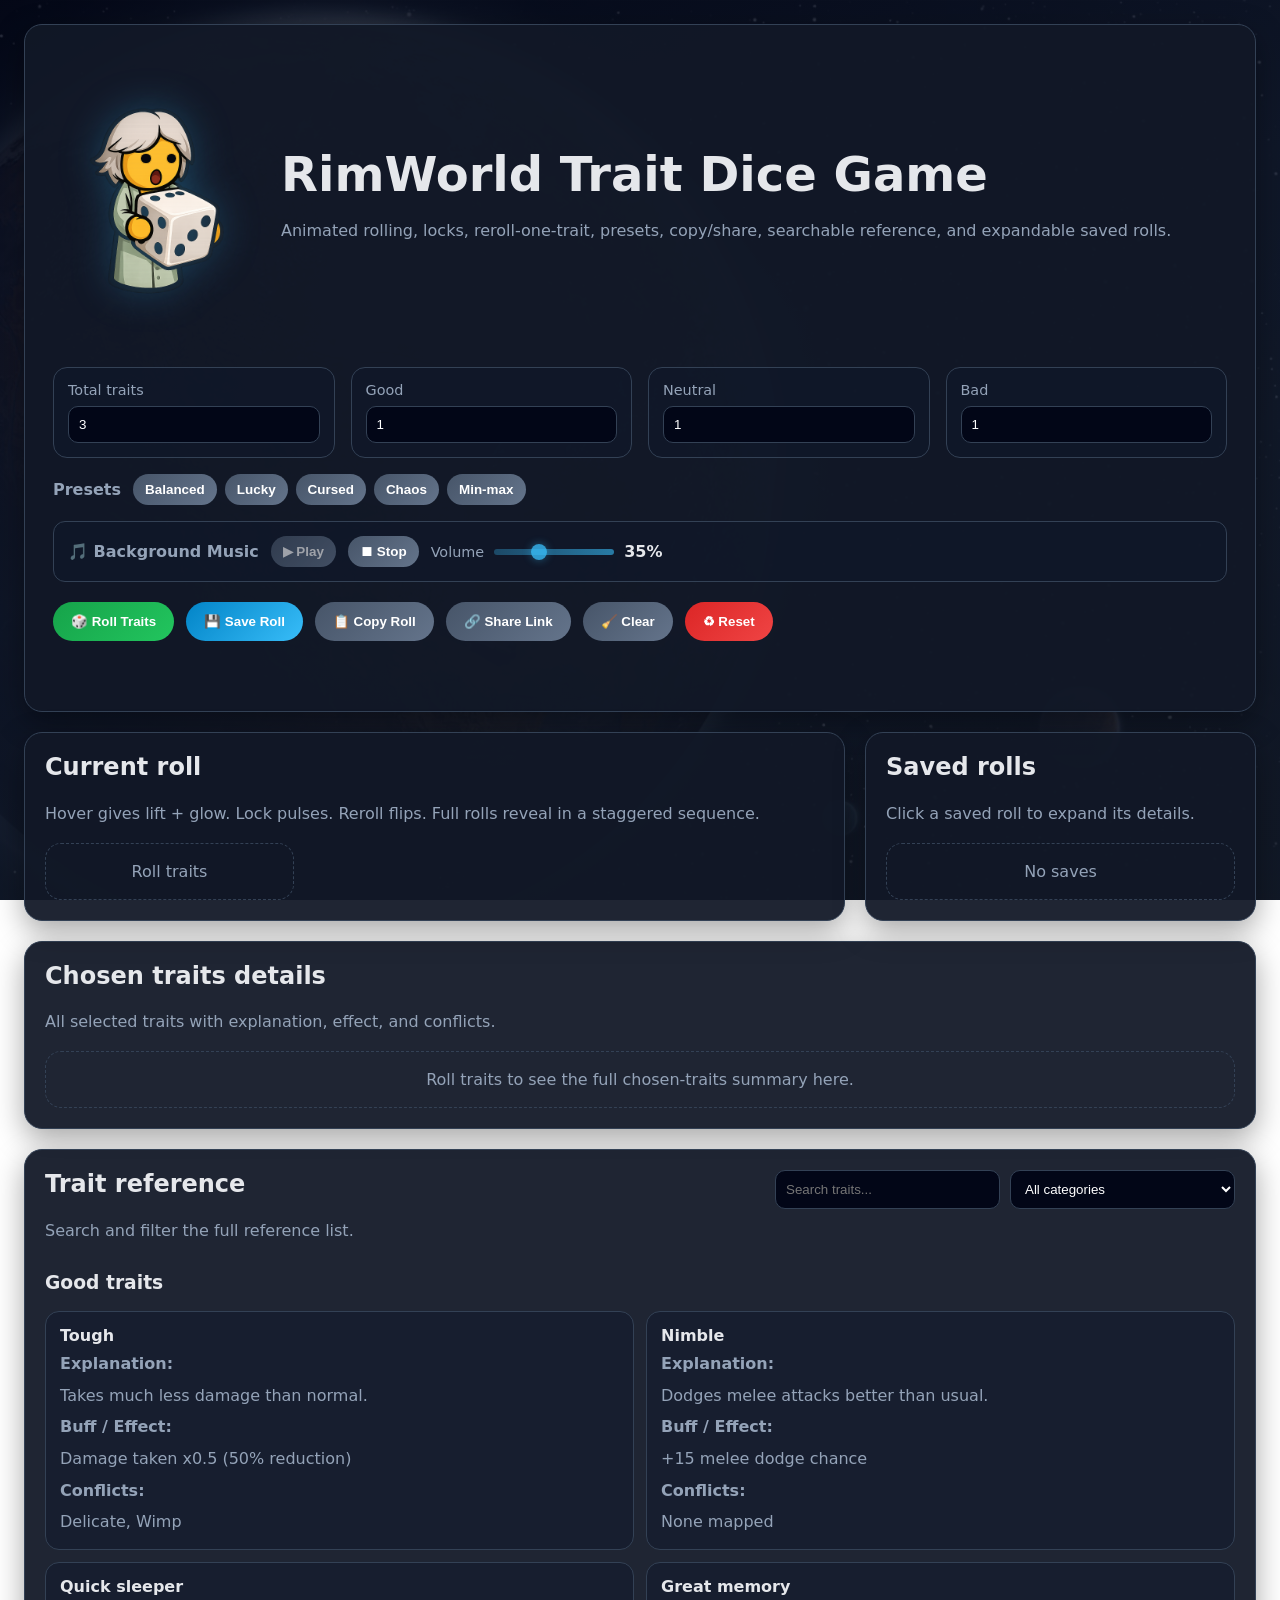
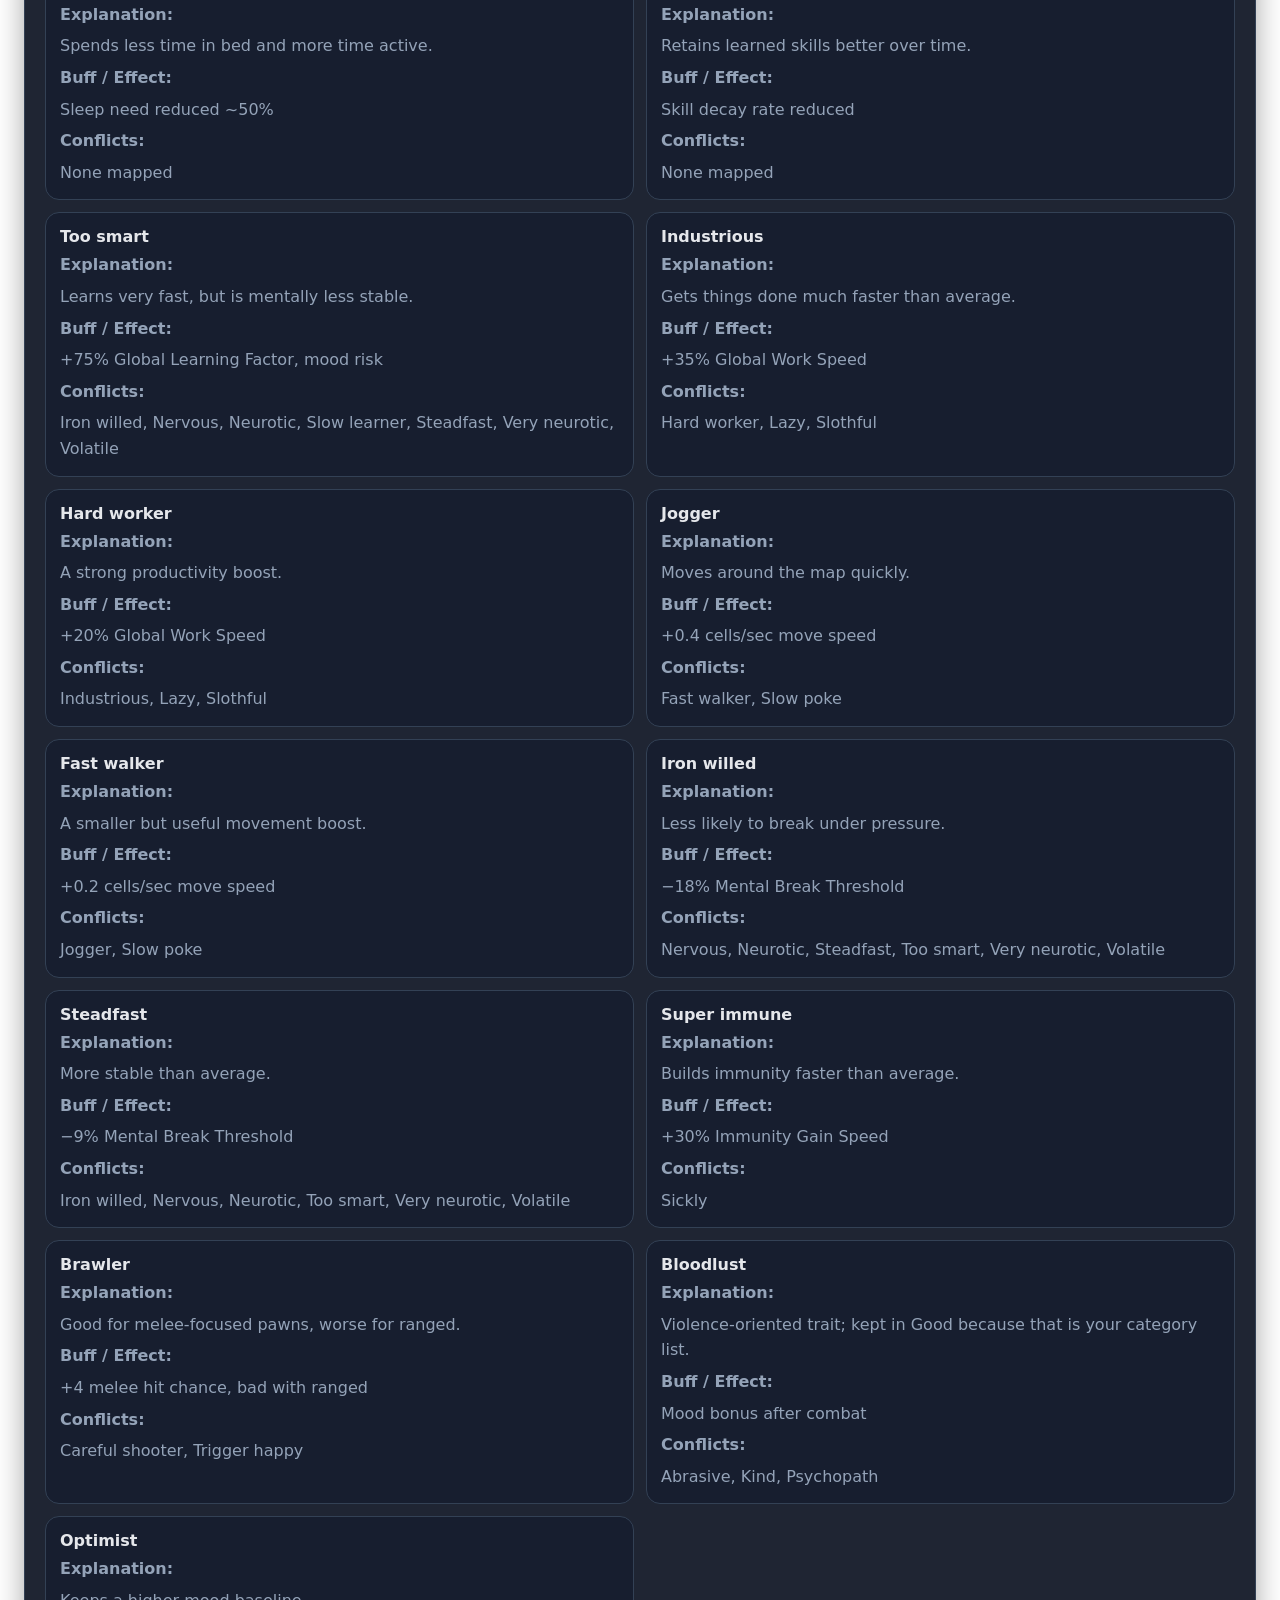
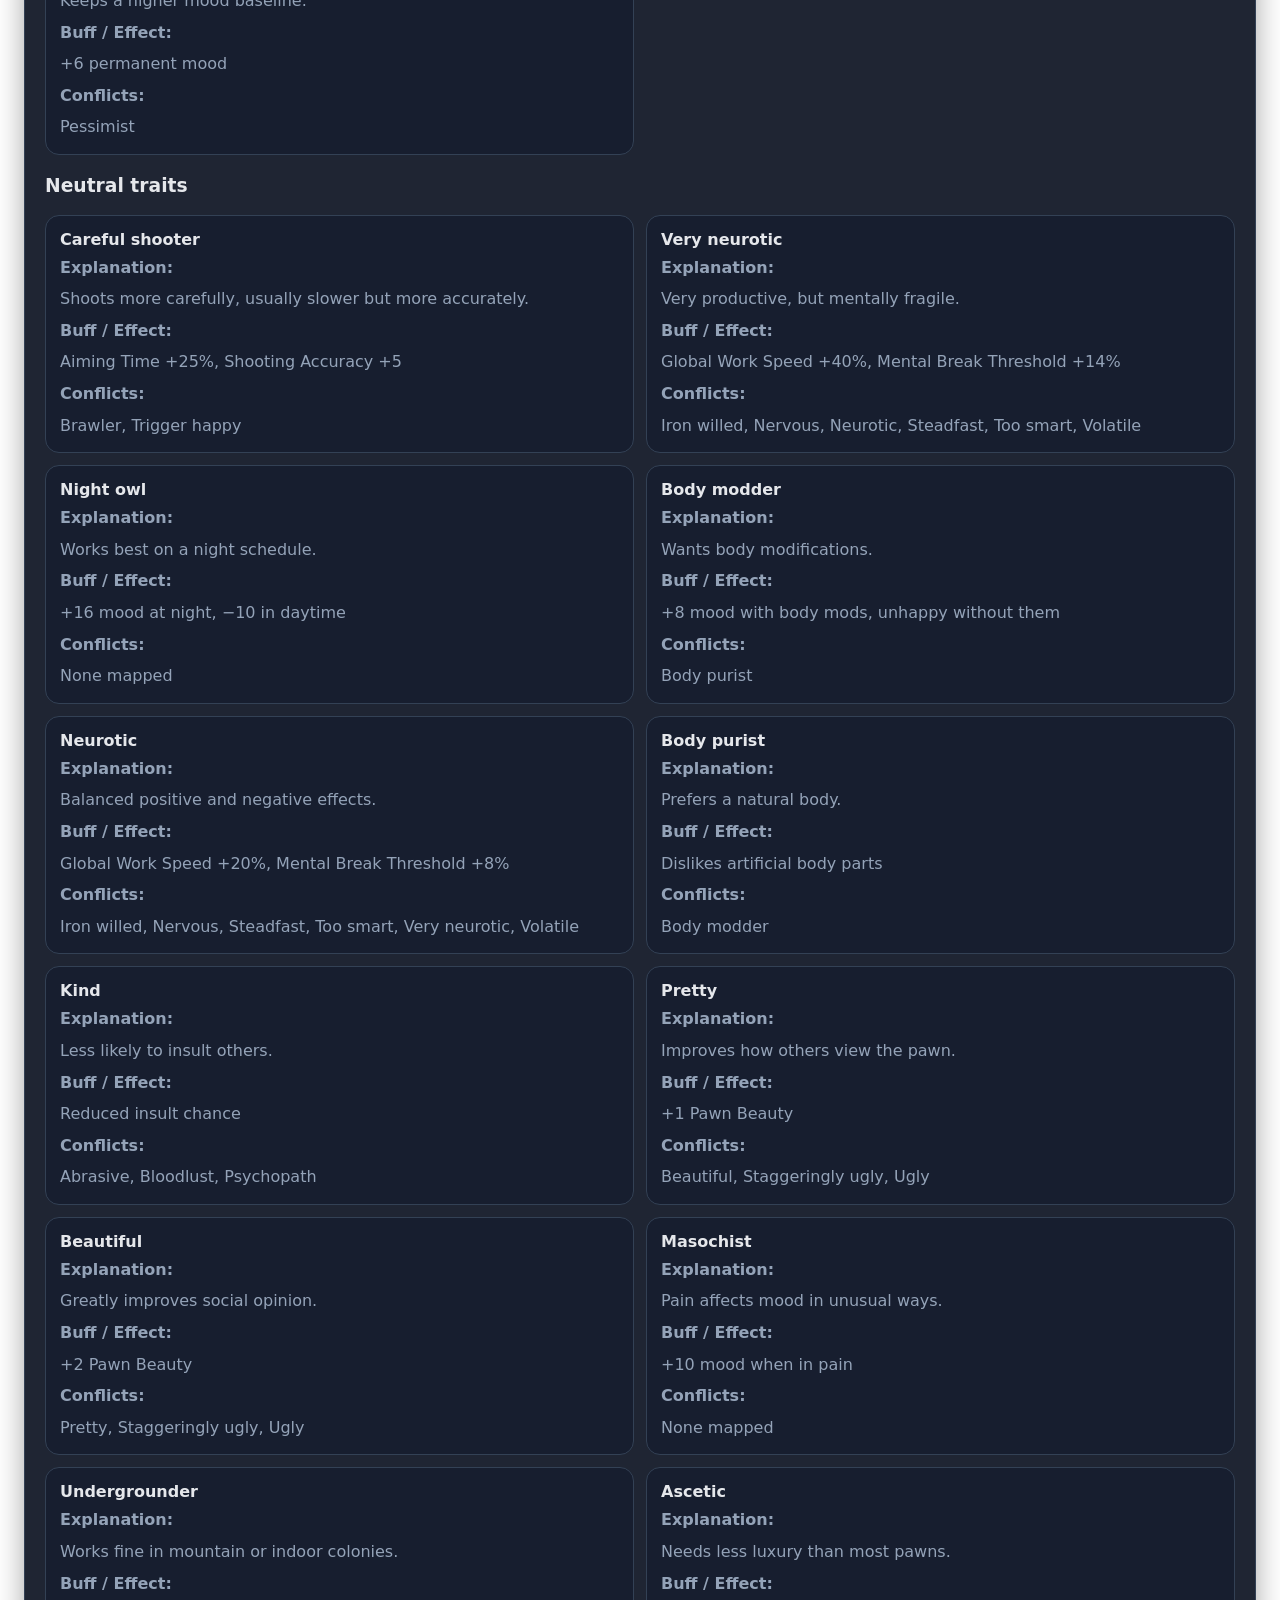
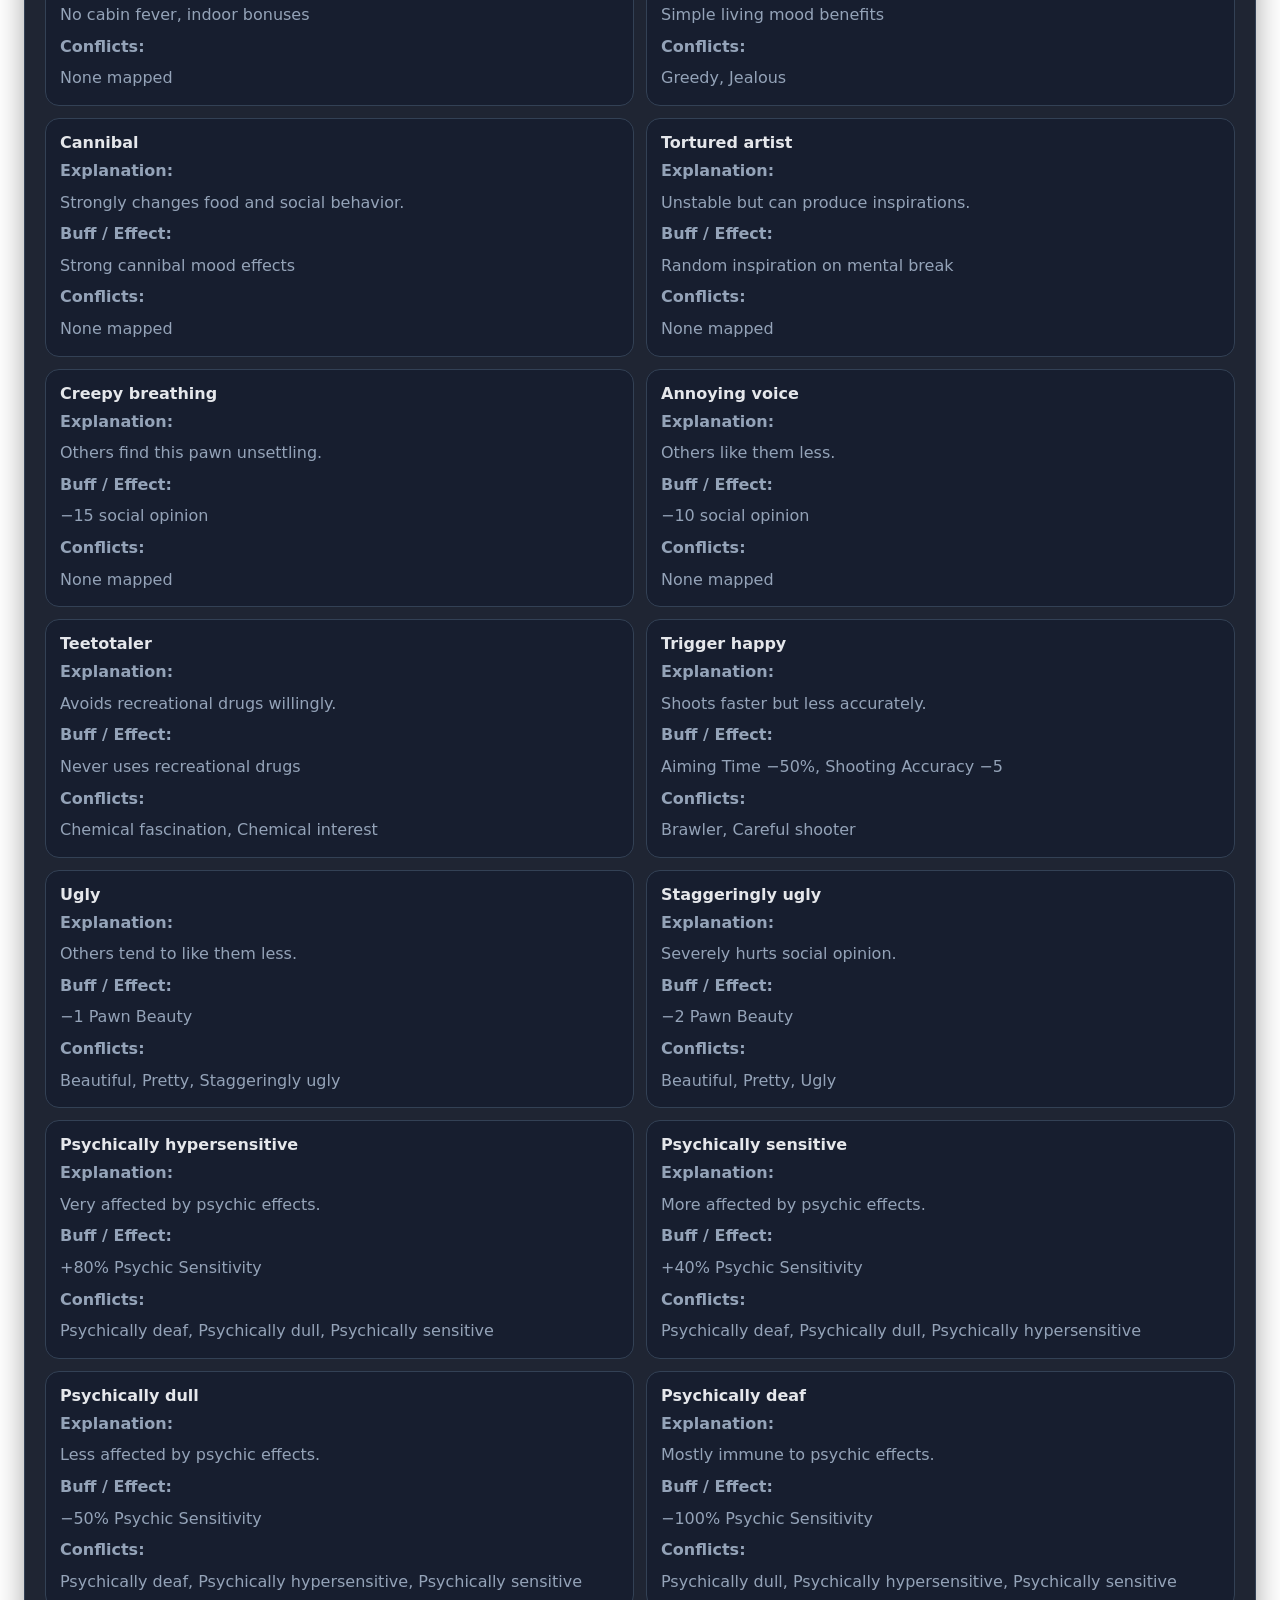
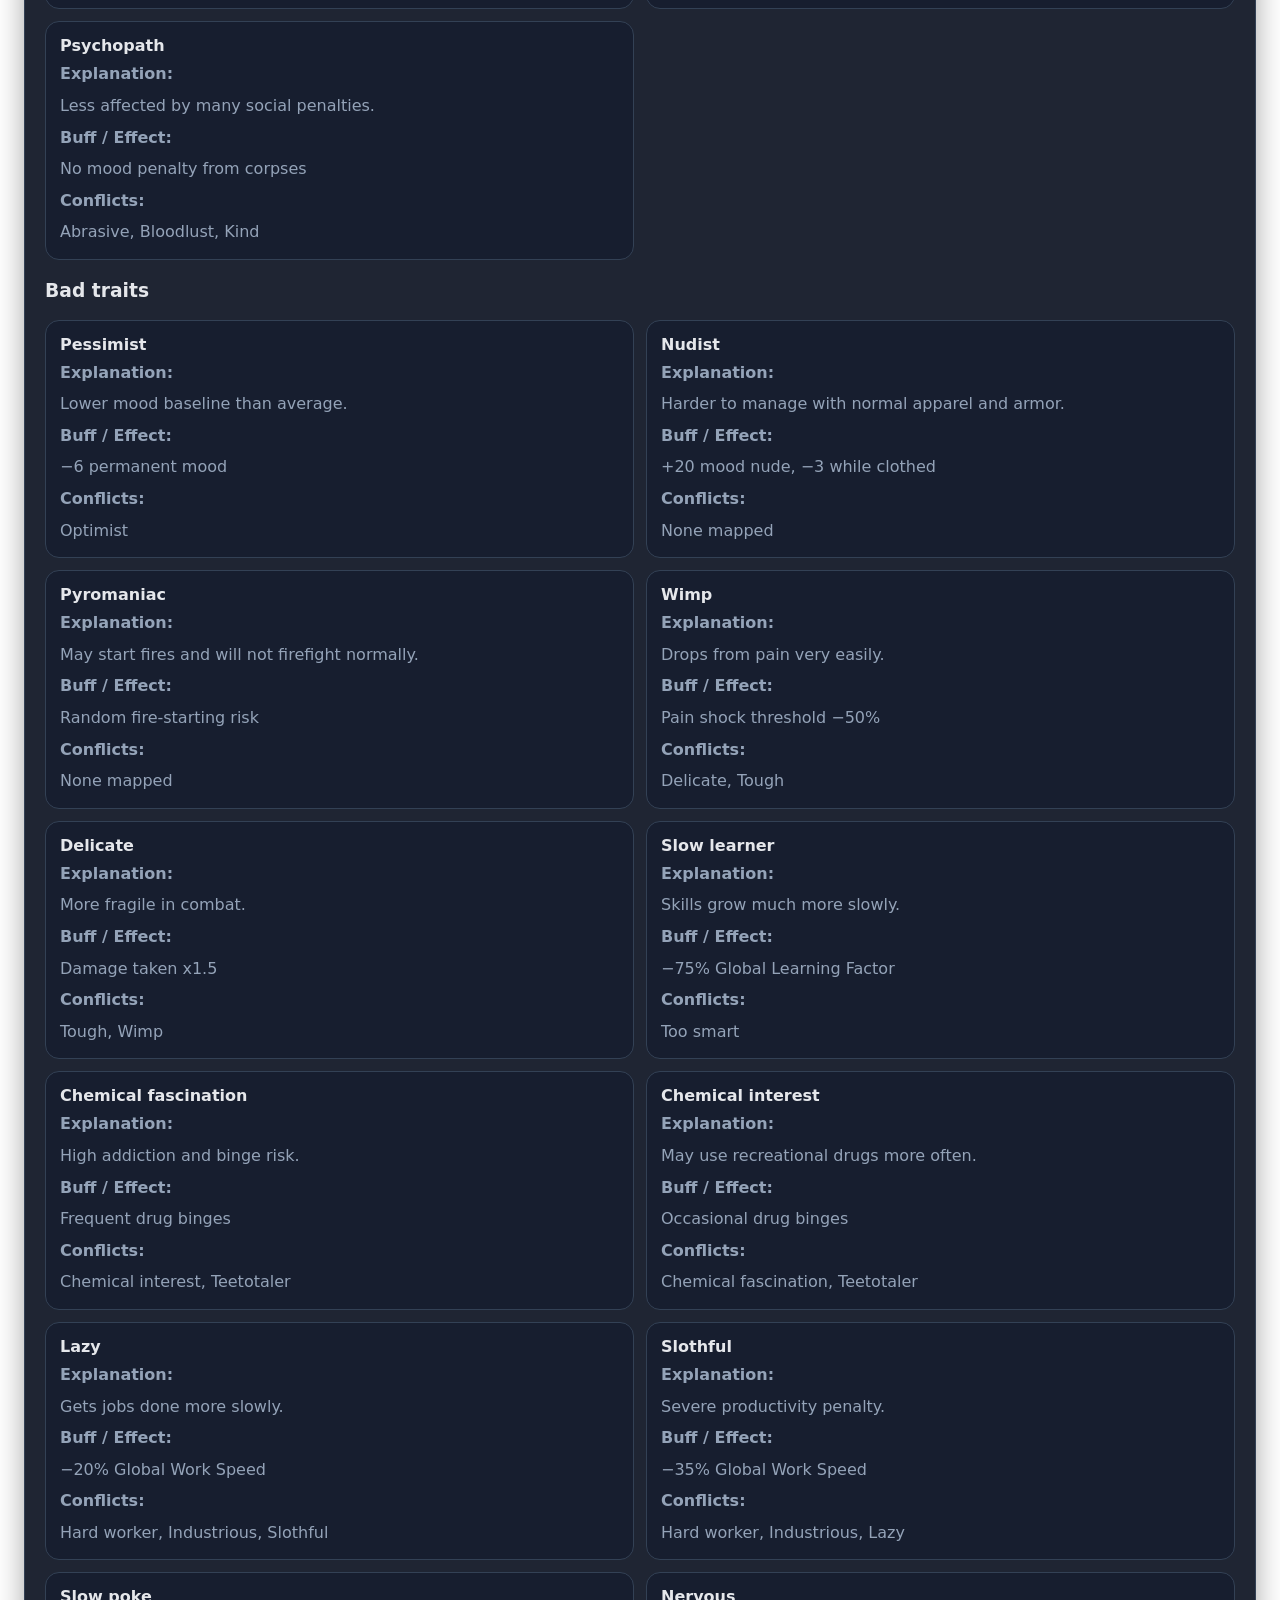
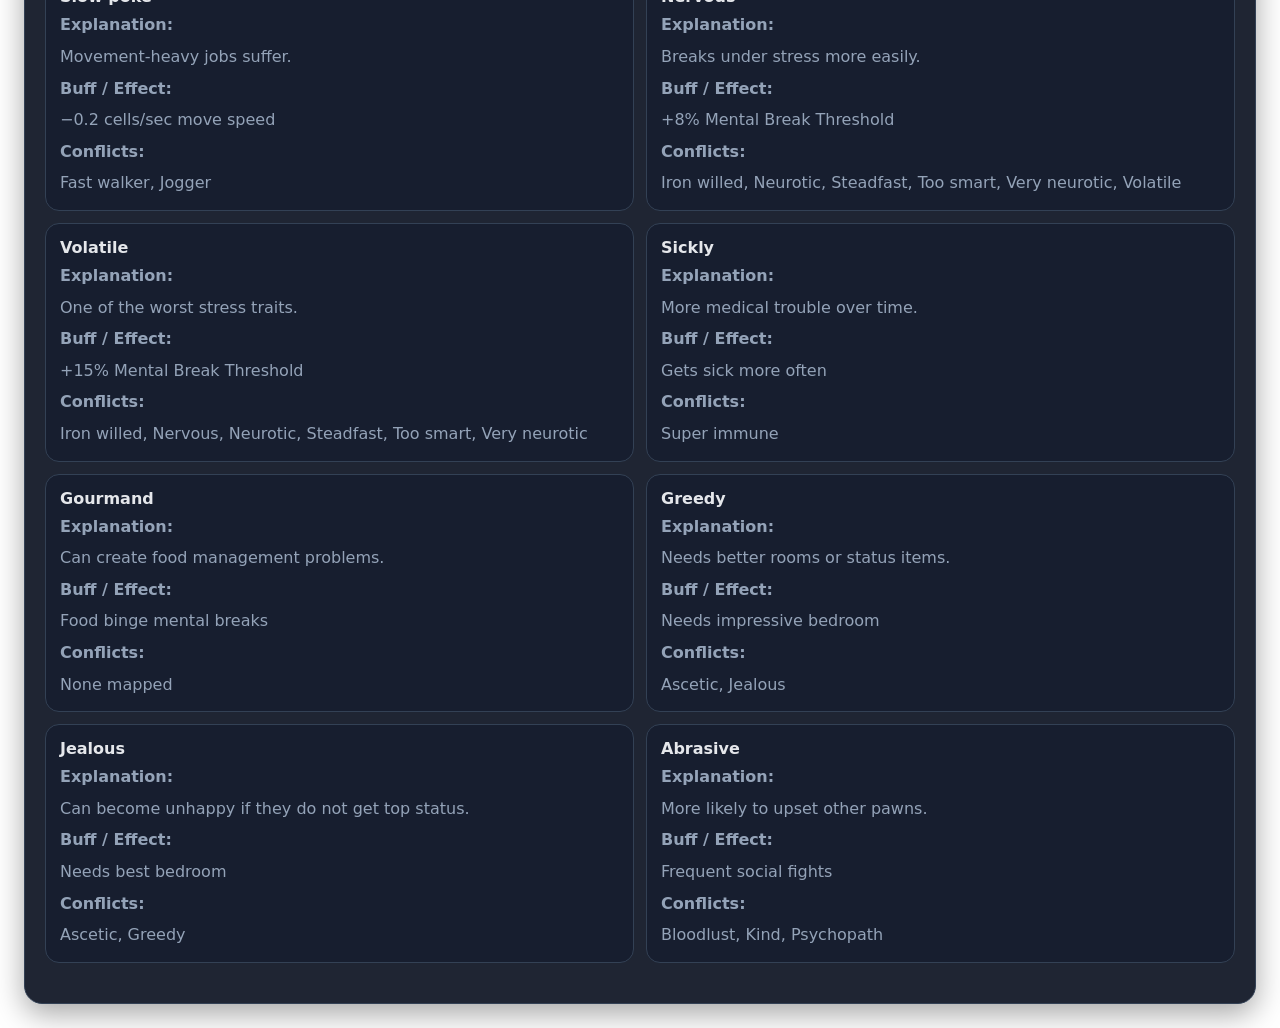
==== index.html @ 2948e494 "Add files via upload" ====
<!DOCTYPE html>
<html lang="en">
<head>
  <meta charset="UTF-8" />
  <meta name="viewport" content="width=device-width, initial-scale=1.0" />
  <title>RimWorld Trait Dice Game</title>
  <link rel="stylesheet" href="styles.css" />
  <script src="interactive-bg.js" defer></script>
  <script src="script.js" defer></script>
</head>
<body>
  <div class="wrap">
    <section class="hero">
      <div class="hero-header">
        <div class="hero-logo">
          <div class="pawn-wrapper" id="pawnMascot" aria-hidden="true">
            <img src="images/pawn.png" alt="Dice Character Mascot" class="logo-image pawn-image" />
            <span class="pawn-eye eye-left"></span>
            <span class="pawn-eye eye-right"></span>
          </div>
        </div>

        <div class="hero-content">
          <h1>RimWorld Trait Dice Game</h1>
          <p class="subtitle">
            Animated rolling, locks, reroll-one-trait, presets, copy/share, searchable reference, and expandable saved rolls.
          </p>
        </div>
      </div>

      <div class="settings-grid">
        <div class="setting-box">
          <label for="totalCount">Total traits</label>
          <input id="totalCount" type="number" min="1" max="12" value="3" />
        </div>
        <div class="setting-box">
          <label for="goodCount">Good</label>
          <input id="goodCount" type="number" min="0" max="12" value="1" />
        </div>
        <div class="setting-box">
          <label for="neutralCount">Neutral</label>
          <input id="neutralCount" type="number" min="0" max="12" value="1" />
        </div>
        <div class="setting-box">
          <label for="badCount">Bad</label>
          <input id="badCount" type="number" min="0" max="12" value="1" />
        </div>
      </div>

      <div class="preset-row">
        <span class="preset-label">Presets</span>
        <button class="ghost small-btn preset-btn" data-preset="balanced">Balanced</button>
        <button class="ghost small-btn preset-btn" data-preset="lucky">Lucky</button>
        <button class="ghost small-btn preset-btn" data-preset="cursed">Cursed</button>
        <button class="ghost small-btn preset-btn" data-preset="chaos">Chaos</button>
        <button class="ghost small-btn preset-btn" data-preset="minmax">Min-max</button>
      </div>

      <div class="music-controls">
        <span class="control-label">🎵 Background Music</span>
        <button class="ghost small-btn" id="playMusicBtn">▶ Play</button>
        <button class="ghost small-btn" id="stopMusicBtn">⏹ Stop</button>
        <div class="volume-control">
          <label for="volumeSlider">Volume</label>
          <input id="volumeSlider" type="range" min="0" max="100" value="50" />
          <span id="volumeLabel">50%</span>
        </div>
      </div>

      <div class="toolbar">
        <button class="primary" id="rollBtn">🎲 Roll Traits</button>
        <button class="secondary" id="saveBtn">💾 Save Roll</button>
        <button class="ghost" id="copyBtn">📋 Copy Roll</button>
        <button class="ghost" id="shareBtn">🔗 Share Link</button>
        <button class="ghost" id="clearBtn">🧹 Clear</button>
        <button class="danger" id="resetBtn">♻ Reset</button>
      </div>

      <div id="statusArea" class="status-area"></div>
    </section>

    <div class="grid">
      <section class="panel">
        <h2>Current roll</h2>
        <p class="lead">Hover gives lift + glow. Lock pulses. Reroll flips. Full rolls reveal in a staggered sequence.</p>
        <div class="traits-grid" id="currentRoll"></div>
      </section>

      <aside class="panel">
        <h2>Saved rolls</h2>
        <p class="lead">Click a saved roll to expand its details.</p>
        <div class="history-list" id="historyList"></div>
      </aside>
    </div>

    <section class="panel mt-20">
      <h2>Chosen traits details</h2>
      <p class="lead">All selected traits with explanation, effect, and conflicts.</p>
      <div id="chosenTraitsSummary"></div>
    </section>

    <section class="panel mt-20">
      <div class="panel-row">
        <div>
          <h2>Trait reference</h2>
          <p class="lead">Search and filter the full reference list.</p>
        </div>
        <div class="reference-controls">
          <input id="referenceSearch" type="text" placeholder="Search traits..." />
          <select id="referenceFilter">
            <option value="all">All categories</option>
            <option value="Good">Good</option>
            <option value="Neutral">Neutral</option>
            <option value="Bad">Bad</option>
          </select>
        </div>
      </div>
      <div id="traitReference"></div>
    </section>
  </div>

  <div id="tooltip" class="tooltip hidden"></div>
</body>
</html>
---- styles.css ----
:root {
  --bg: #0f172a;
  --panel: #111827;
  --text: #e5e7eb;
  --muted: #94a3b8;
  --border: #334155;
  --shadow: 0 10px 30px rgba(0,0,0,.35);
  --radius: 18px;
  --good: #86efac;
  --neutral: #cbd5e1;
  --bad: #fca5a5;
}

* { box-sizing: border-box; }

body {
  margin: 0;
  font-family: Inter, system-ui, sans-serif;
  background-image: linear-gradient(160deg, rgba(2,6,23,0.85), rgba(15,23,42,0.85) 45%, rgba(17,24,39,0.85)), url('images/mars-background.jpg');
  background-attachment: fixed;
  background-size: cover;
  background-position: center;
  background-repeat: no-repeat;
  will-change: background-position;
  color: var(--text);
  min-height: 100vh;
  overflow-x: hidden;
}

.wrap {
  max-width: 1280px;
  margin: 0 auto;
  padding: 24px;
}

.hero, .panel, .trait-card, .history-item {
  background: rgba(17, 24, 39, .94);
  border: 1px solid var(--border);
  border-radius: var(--radius);
  box-shadow: var(--shadow);
}

.hero { padding: 28px; margin-bottom: 20px; }

.hero-header {
  display: flex;
  align-items: center;
  gap: 28px;
  justify-content: space-between;
}

.hero-content {
  flex: 1;
}

.hero-logo {
  display: flex;
  align-items: center;
  justify-content: center;
  flex-shrink: 0;
}

.pawn-wrapper {
  position: relative;
  display: inline-block;
  width: min(200px, 24vw);
  isolation: isolate;
  user-select: none;
}

.logo-image,
.pawn-image {
  display: block;
  width: 100%;
  height: auto;
  filter: drop-shadow(0 0 20px rgba(56,189,248,.3));
  transition: transform 0.3s ease, filter 0.3s ease;
}

.pawn-wrapper:hover .logo-image,
.pawn-wrapper:hover .pawn-image {
  transform: scale(1.03);
  filter: drop-shadow(0 0 30px rgba(56,189,248,.45));
}

.pawn-eye {
  position: absolute;
  width: 4.8%;
  aspect-ratio: 1;
  border-radius: 999px;
  background: #05070c;
  pointer-events: none;
  z-index: 2;
  transform: translate3d(0, 0, 0);
  box-shadow: 0 0 0 1px rgba(0,0,0,.15);
}

/* Tuned for your PNG */
.eye-left {
  left: 44.15%;
  top: 33.6%;
}

.eye-right {
  left: 56.9%;
  top: 33.6%;
}

h1 { margin: 0 0 8px; font-size: clamp(2rem, 4vw, 3rem); }
h2, h3 { margin-top: 0; }
.subtitle, .lead, .small-note { color: var(--muted); line-height: 1.6; }
.mt-20 { margin-top: 20px; }

.panel { padding: 20px; }

.grid {
  display: grid;
  grid-template-columns: 2.1fr 1fr;
  gap: 20px;
}

.panel-row {
  display: flex;
  justify-content: space-between;
  gap: 16px;
  align-items: flex-start;
  margin-bottom: 12px;
}

.settings-grid {
  display: grid;
  grid-template-columns: repeat(4, minmax(0, 1fr));
  gap: 16px;
  margin-top: 14px;
}

.setting-box {
  padding: 14px;
  border: 1px solid var(--border);
  border-radius: 14px;
  background: rgba(15, 23, 42, .45);
}

.setting-box label {
  display: block;
  font-size: .9rem;
  color: var(--muted);
  margin-bottom: 8px;
}

.setting-box input,
.reference-controls input,
.reference-controls select {
  width: 100%;
  padding: 10px;
  border-radius: 10px;
  border: 1px solid var(--border);
  background: #020617;
  color: white;
}

.preset-row {
  display: flex;
  gap: 8px;
  align-items: center;
  flex-wrap: wrap;
  margin-top: 16px;
}

.preset-label {
  color: var(--muted);
  font-weight: 700;
  margin-right: 4px;
}

.music-controls {
  display: flex;
  gap: 12px;
  align-items: center;
  flex-wrap: wrap;
  margin-top: 16px;
  padding: 14px;
  border: 1px solid var(--border);
  border-radius: 12px;
  background: rgba(15, 23, 42, .45);
}

.control-label {
  color: var(--muted);
  font-weight: 700;
  white-space: nowrap;
}

.volume-control {
  display: flex;
  gap: 8px;
  align-items: center;
}

.volume-control label {
  color: var(--muted);
  font-size: 0.9rem;
  white-space: nowrap;
}

.volume-control input[type="range"] {
  width: 120px;
  height: 6px;
  border-radius: 3px;
  background: linear-gradient(to right, rgba(56,189,248,.3), rgba(56,189,248,.6));
  outline: none;
  cursor: pointer;
  -webkit-appearance: none;
}

.volume-control input[type="range"]::-webkit-slider-thumb {
  -webkit-appearance: none;
  appearance: none;
  width: 16px;
  height: 16px;
  border-radius: 50%;
  background: rgba(56,189,248,.8);
  cursor: pointer;
  box-shadow: 0 0 8px rgba(56,189,248,.4);
}

.volume-control input[type="range"]::-moz-range-thumb {
  width: 16px;
  height: 16px;
  border-radius: 50%;
  background: rgba(56,189,248,.8);
  cursor: pointer;
  border: none;
  box-shadow: 0 0 8px rgba(56,189,248,.4);
}

#volumeLabel {
  color: var(--text);
  font-weight: 600;
  min-width: 35px;
  text-align: right;
}

.toolbar {
  display: flex;
  flex-wrap: wrap;
  gap: 12px;
  margin-top: 20px;
}

button {
  border: 0;
  border-radius: 999px;
  padding: 12px 18px;
  font-weight: 700;
  cursor: pointer;
  color: white;
  transition: transform .16s ease, opacity .16s ease, box-shadow .2s ease;
}

button:hover { transform: translateY(-1px); }
button:active { transform: translateY(0); }

.primary { background: linear-gradient(135deg, #16a34a, #22c55e); }
.secondary { background: linear-gradient(135deg, #0284c7, #38bdf8); }
.ghost { background: linear-gradient(135deg, #475569, #64748b); }
.danger { background: linear-gradient(135deg, #dc2626, #ef4444); }
.small-btn { padding: 8px 12px; font-size: .84rem; }

.status-area { margin-top: 14px; min-height: 28px; }
.status-message {
  padding: 10px 12px;
  border-radius: 12px;
  font-size: .92rem;
  border: 1px solid var(--border);
  background: rgba(15, 23, 42, .45);
}
.status-message.error { border-color: rgba(239,68,68,.55); color: var(--bad); }
.status-message.ok { border-color: rgba(34,197,94,.55); color: var(--good); }

.traits-grid {
  display: grid;
  grid-template-columns: repeat(3, minmax(0, 1fr));
  gap: 16px;
}

.trait-card {
  padding: 18px;
  background: linear-gradient(180deg, rgba(31,41,55,.9), rgba(17,24,39,.95));
  position: relative;
  overflow: hidden;
  transform: translateY(0) scale(1);
  transition: transform .18s ease, box-shadow .22s ease, filter .22s ease, border-color .22s ease;
  transform-style: preserve-3d;
}

.trait-card:hover {
  transform: translateY(-4px) scale(1.015);
  box-shadow: 0 0 0 1px rgba(148,163,184,.22), 0 12px 26px rgba(0,0,0,.4), 0 0 18px rgba(56,189,248,.08);
  filter: brightness(1.04);
}

.trait-card.locked {
  box-shadow: 0 0 0 1px rgba(56,189,248,.65), 0 0 20px rgba(56,189,248,.16), var(--shadow);
}

.trait-card.lock-pulse {
  animation: lockPulse .42s ease;
}

.trait-card.rerolling {
  animation: rerollGlow 0.8s ease-in-out infinite;
  box-shadow: 0 0 0 2px rgba(56,189,248,.6), 0 0 30px rgba(56,189,248,.2), var(--shadow);
}

.trait-card.rolling {
  animation: csgoRoll var(--roll-duration, 0.48s) ease-out both;
}

@keyframes lockPulse {
  0% { transform: scale(1); box-shadow: 0 0 0 1px rgba(56,189,248,.4), 0 0 0 rgba(56,189,248,0); }
  45% { transform: scale(1.045); box-shadow: 0 0 0 1px rgba(56,189,248,.8), 0 0 26px rgba(56,189,248,.35); }
  100% { transform: scale(1); box-shadow: 0 0 0 1px rgba(56,189,248,.65), 0 0 20px rgba(56,189,248,.16), var(--shadow); }
}

@keyframes rerollFlip {
  0% { transform: rotateY(0deg) scale(1); filter: blur(0px); opacity: 1; }
  45% { transform: rotateY(90deg) scale(.98); filter: blur(2px); opacity: .35; }
  55% { transform: rotateY(90deg) scale(.98); filter: blur(2px); opacity: .35; }
  100% { transform: rotateY(0deg) scale(1); filter: blur(0px); opacity: 1; }
}

@keyframes rerollSpin {
  0% { transform: rotateY(0deg) scale(1); }
  25% { transform: rotateY(90deg) scale(0.98); }
  50% { transform: rotateY(180deg) scale(1); }
  75% { transform: rotateY(270deg) scale(0.98); }
  100% { transform: rotateY(360deg) scale(1); }
}

@keyframes rerollGlow {
  0% { box-shadow: 0 0 0 2px rgba(56,189,248,.6), 0 0 30px rgba(56,189,248,.2), var(--shadow); }
  50% { box-shadow: 0 0 0 3px rgba(56,189,248,.8), 0 0 40px rgba(56,189,248,.4), var(--shadow); }
  100% { box-shadow: 0 0 0 2px rgba(56,189,248,.6), 0 0 30px rgba(56,189,248,.2), var(--shadow); }
}

@keyframes rollReveal {
  0% { transform: translateY(12px) scale(.97); opacity: 0; filter: blur(5px); }
  100% { transform: translateY(0) scale(1); opacity: 1; filter: blur(0); }
}

@keyframes csgoRoll {
  0% { transform: translateY(-20px); opacity: 0.6; }
  100% { transform: translateY(0); opacity: 1; }
}

.pill {
  display: inline-flex;
  align-items: center;
  border-radius: 999px;
  padding: 6px 10px;
  font-size: .8rem;
  font-weight: 800;
  letter-spacing: .02em;
  margin-bottom: 10px;
  border: 1px solid transparent;
}

.good { background: rgba(34,197,94,.15); color: var(--good); border-color: rgba(34,197,94,.35); }
.neutral { background: rgba(148,163,184,.15); color: var(--neutral); border-color: rgba(148,163,184,.35); }
.bad { background: rgba(239,68,68,.15); color: var(--bad); border-color: rgba(239,68,68,.35); }

.trait-name {
  font-size: 1.1rem;
  font-weight: 800;
  margin-bottom: 12px;
  min-height: 2.2rem;
}

.card-actions {
  display: flex;
  gap: 8px;
  flex-wrap: wrap;
}

.history-list {
  display: grid;
  gap: 12px;
  max-height: 640px;
  overflow: auto;
}

.history-item {
  padding: 14px;
  background: rgba(15,23,42,.55);
  transform: translateY(8px);
  opacity: 0;
  animation: historyIn .28s ease forwards;
}

@keyframes historyIn {
  to { transform: translateY(0); opacity: 1; }
}

.history-head {
  display: flex;
  justify-content: space-between;
  gap: 12px;
  align-items: center;
  margin-bottom: 8px;
  cursor: pointer;
}

.history-tags {
  display: flex;
  flex-wrap: wrap;
  gap: 8px;
}

.history-tag {
  font-size: .82rem;
  padding: 6px 10px;
  border-radius: 999px;
  background: rgba(148,163,184,.1);
  border: 1px solid rgba(148,163,184,.16);
}

.history-details {
  display: none;
  margin-top: 12px;
  border-top: 1px solid var(--border);
  padding-top: 12px;
}

.history-item.open .history-details {
  display: block;
}

.chosen-summary-grid {
  display: grid;
  grid-template-columns: repeat(3, minmax(0, 1fr));
  gap: 16px;
}

.chosen-summary-card {
  border: 1px solid var(--border);
  border-radius: 16px;
  padding: 16px;
  background: rgba(15,23,42,.5);
}

.chosen-summary-card h3 { margin: 0 0 10px; }

.chosen-line, .ref-line {
  color: var(--muted);
  line-height: 1.6;
  margin-top: 6px;
}

.reference-controls {
  display: flex;
  gap: 10px;
  min-width: min(460px, 100%);
}

.reference-controls input { min-width: 220px; }

.reference-group { margin-bottom: 20px; }

.reference-list {
  display: grid;
  gap: 12px;
  grid-template-columns: repeat(2, minmax(0, 1fr));
}

.reference-item {
  border: 1px solid var(--border);
  border-radius: 14px;
  padding: 14px;
  background: rgba(15,23,42,.45);
  transition: all 0.3s ease;
}

.reference-item-glow {
  border-color: rgba(56,189,248,.8);
  background: rgba(56,189,248,.15);
  box-shadow: 0 0 0 1px rgba(56,189,248,.4), 0 0 20px rgba(56,189,248,.2), inset 0 0 15px rgba(56,189,248,.08);
  animation: referenceGlow 2s ease-in-out infinite;
}

@keyframes referenceGlow {
  0%, 100% {
    box-shadow: 0 0 0 1px rgba(56,189,248,.4), 0 0 20px rgba(56,189,248,.2), inset 0 0 15px rgba(56,189,248,.08);
  }
  50% {
    box-shadow: 0 0 0 2px rgba(56,189,248,.6), 0 0 30px rgba(56,189,248,.35), inset 0 0 20px rgba(56,189,248,.12);
  }
}

.reference-item strong { display: block; margin-bottom: 6px; }

.empty {
  color: var(--muted);
  border: 1px dashed var(--border);
  border-radius: 16px;
  padding: 18px;
  text-align: center;
}

.tooltip {
  position: fixed;
  max-width: 320px;
  z-index: 1000;
  padding: 12px 14px;
  background: rgba(2,6,23,.96);
  border: 1px solid var(--border);
  border-radius: 14px;
  box-shadow: var(--shadow);
  pointer-events: none;
}

.tooltip.hidden { display: none; }
.tooltip-title { font-weight: 800; margin-bottom: 6px; }
.tooltip-line { color: var(--muted); line-height: 1.5; margin-top: 4px; }

@media (max-width: 920px) {
  .hero-header {
    flex-direction: column;
    text-align: center;
  }

  .hero-logo {
    justify-content: center;
  }

  .grid,
  .traits-grid,
  .chosen-summary-grid,
  .settings-grid,
  .reference-list,
  .reference-controls {
    grid-template-columns: 1fr;
    flex-direction: column;
  }

  .pawn-wrapper {
    width: min(180px, 42vw);
  }
}
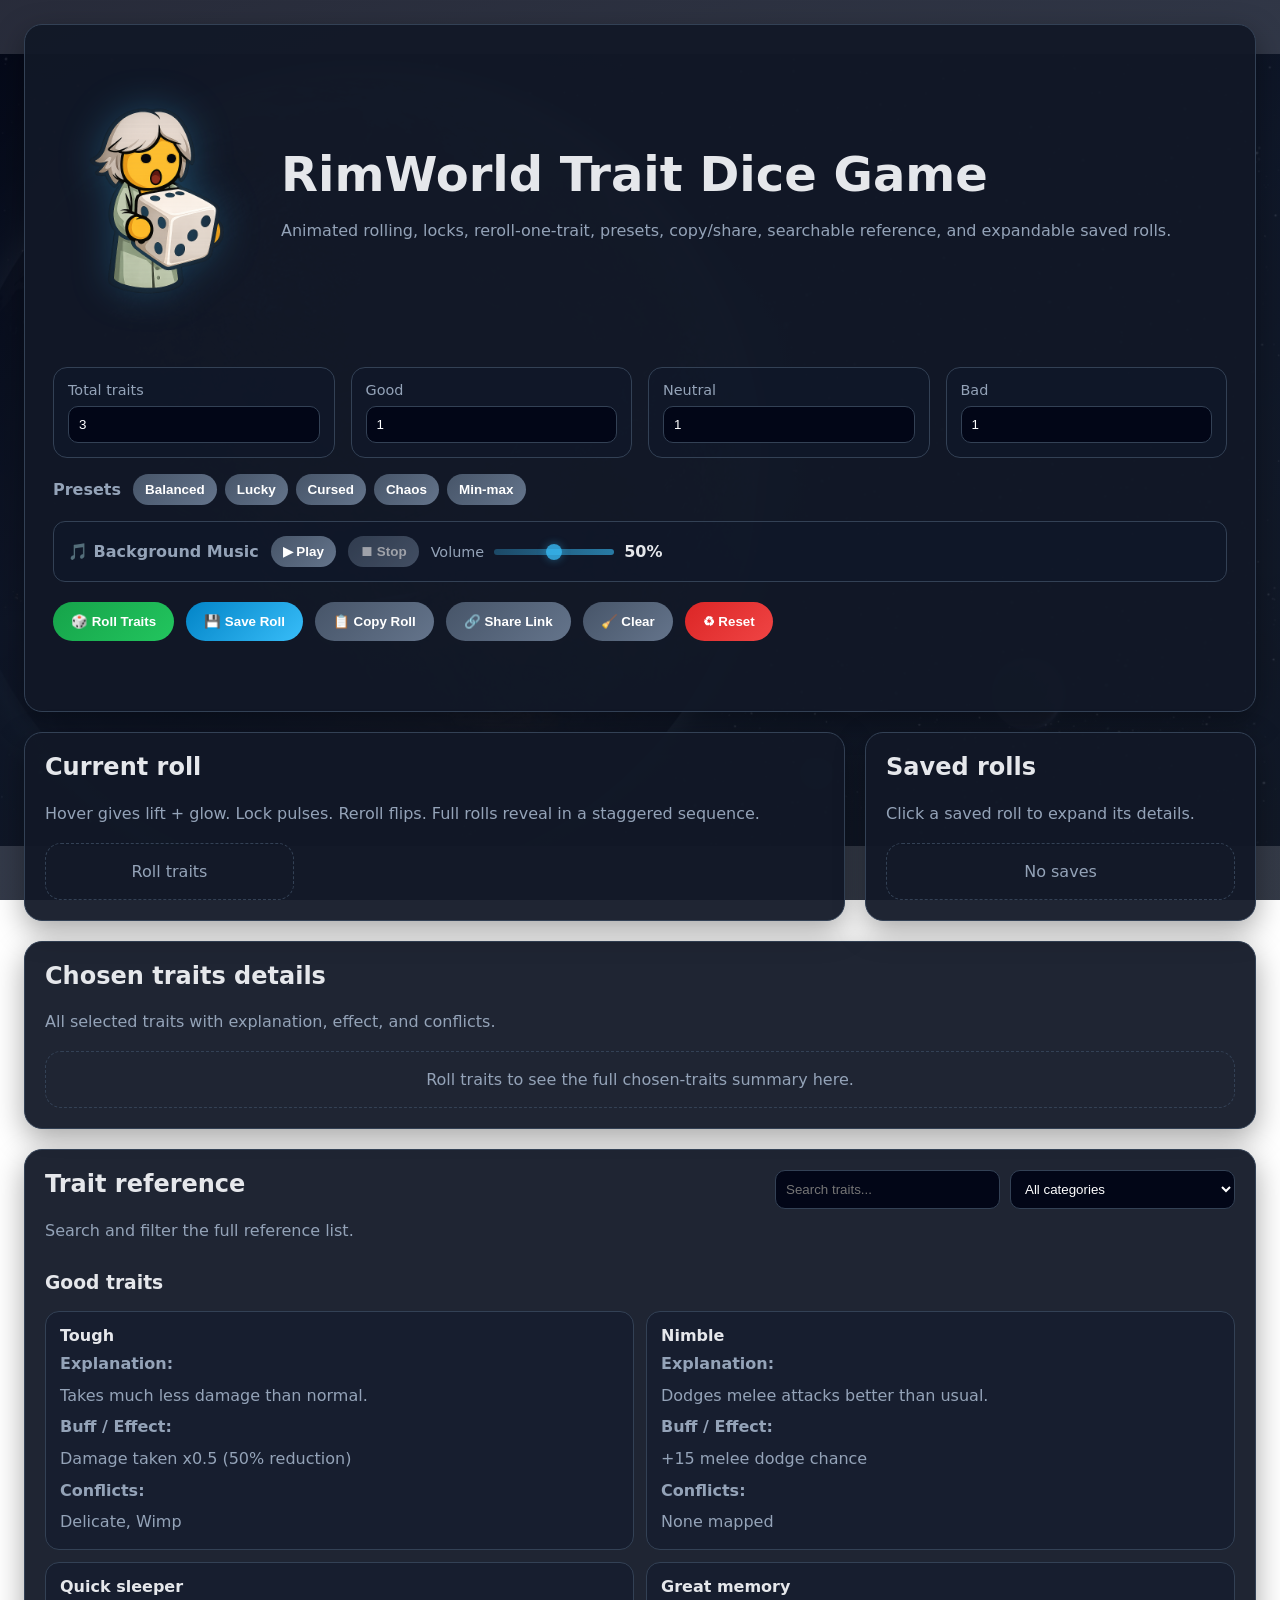
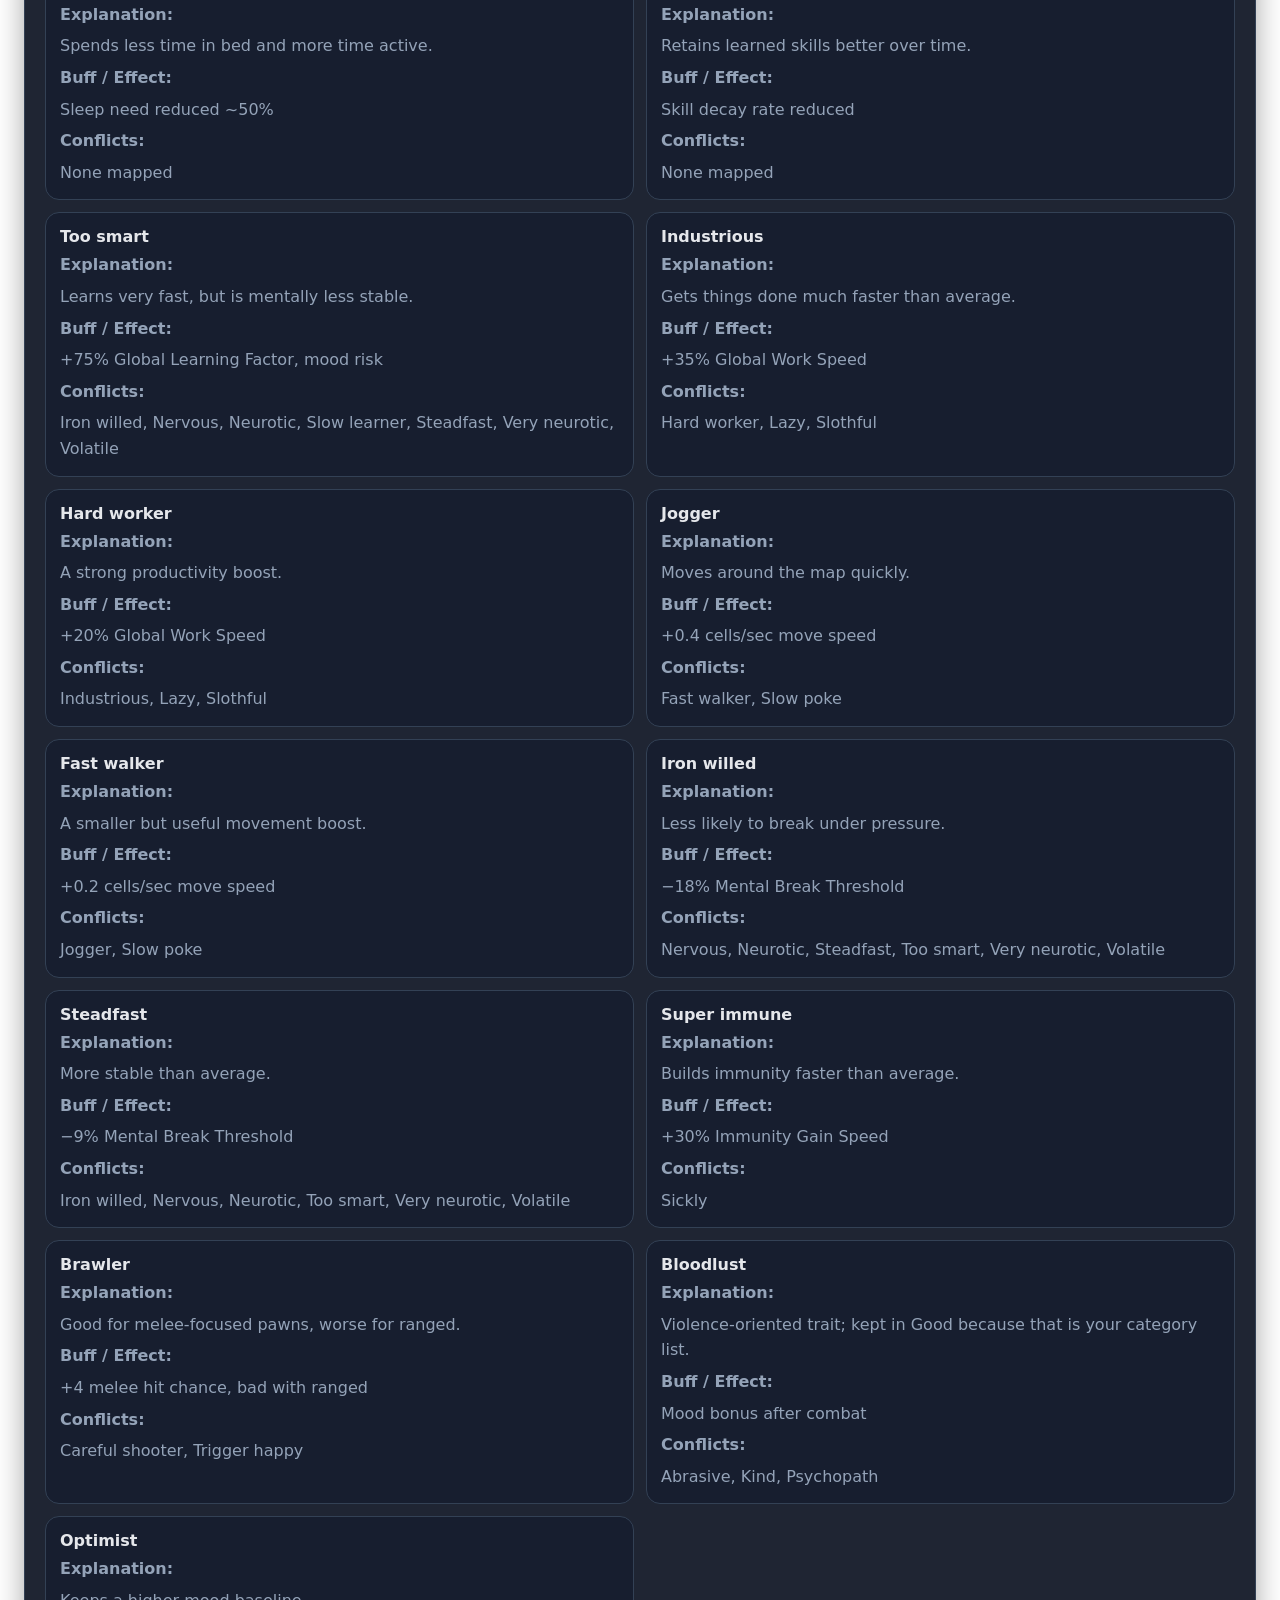
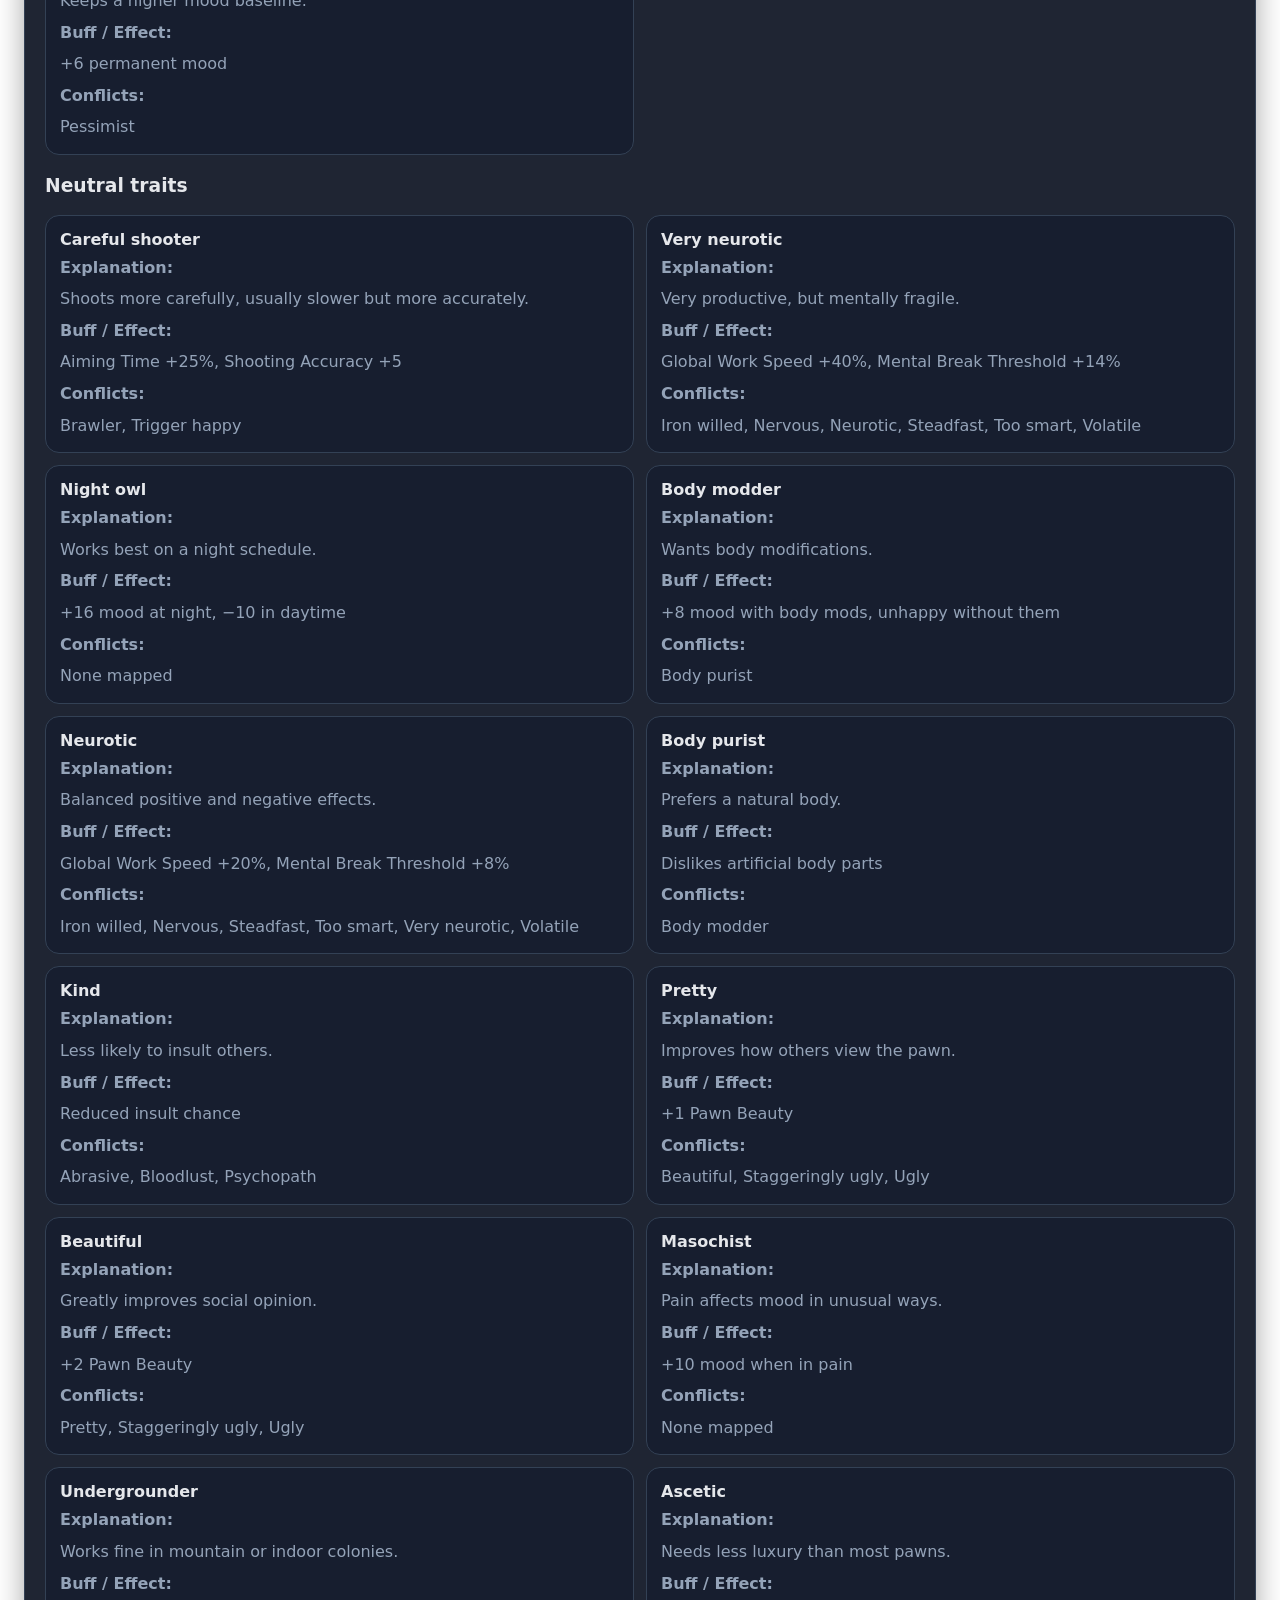
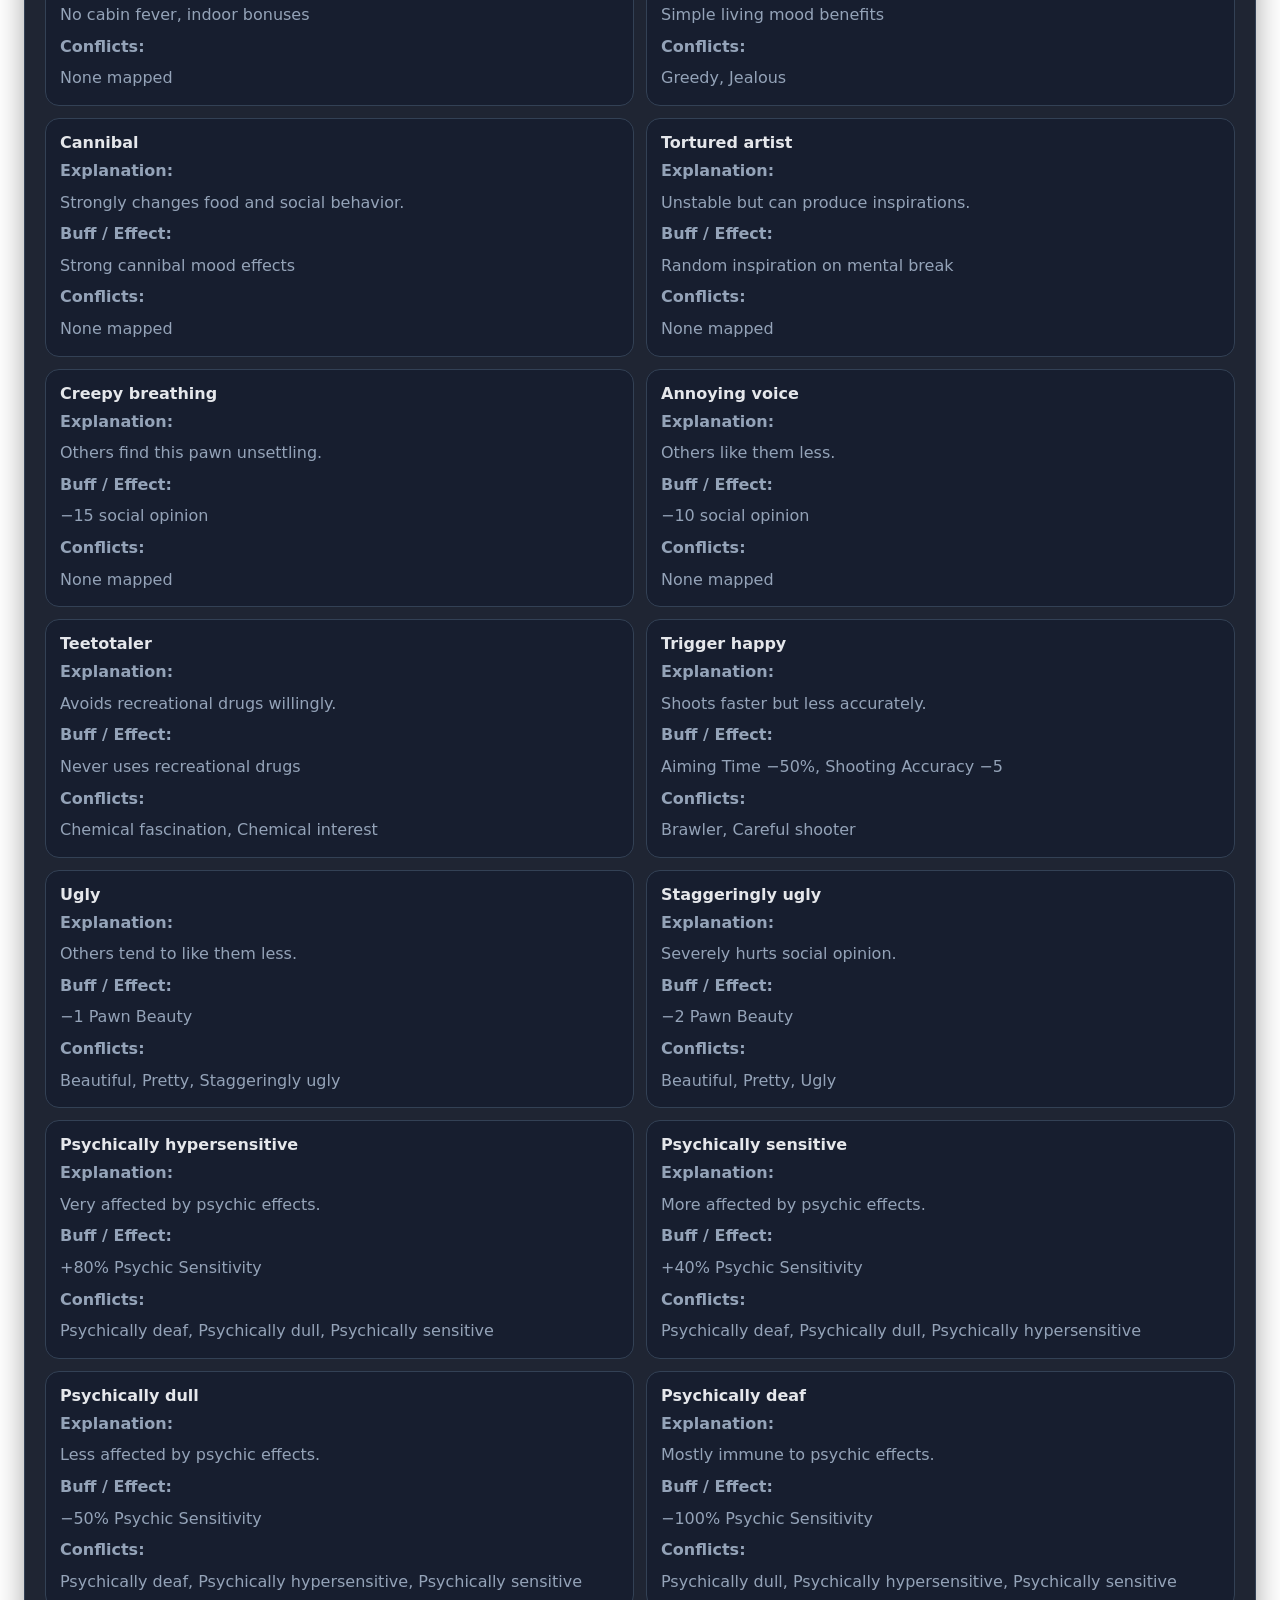
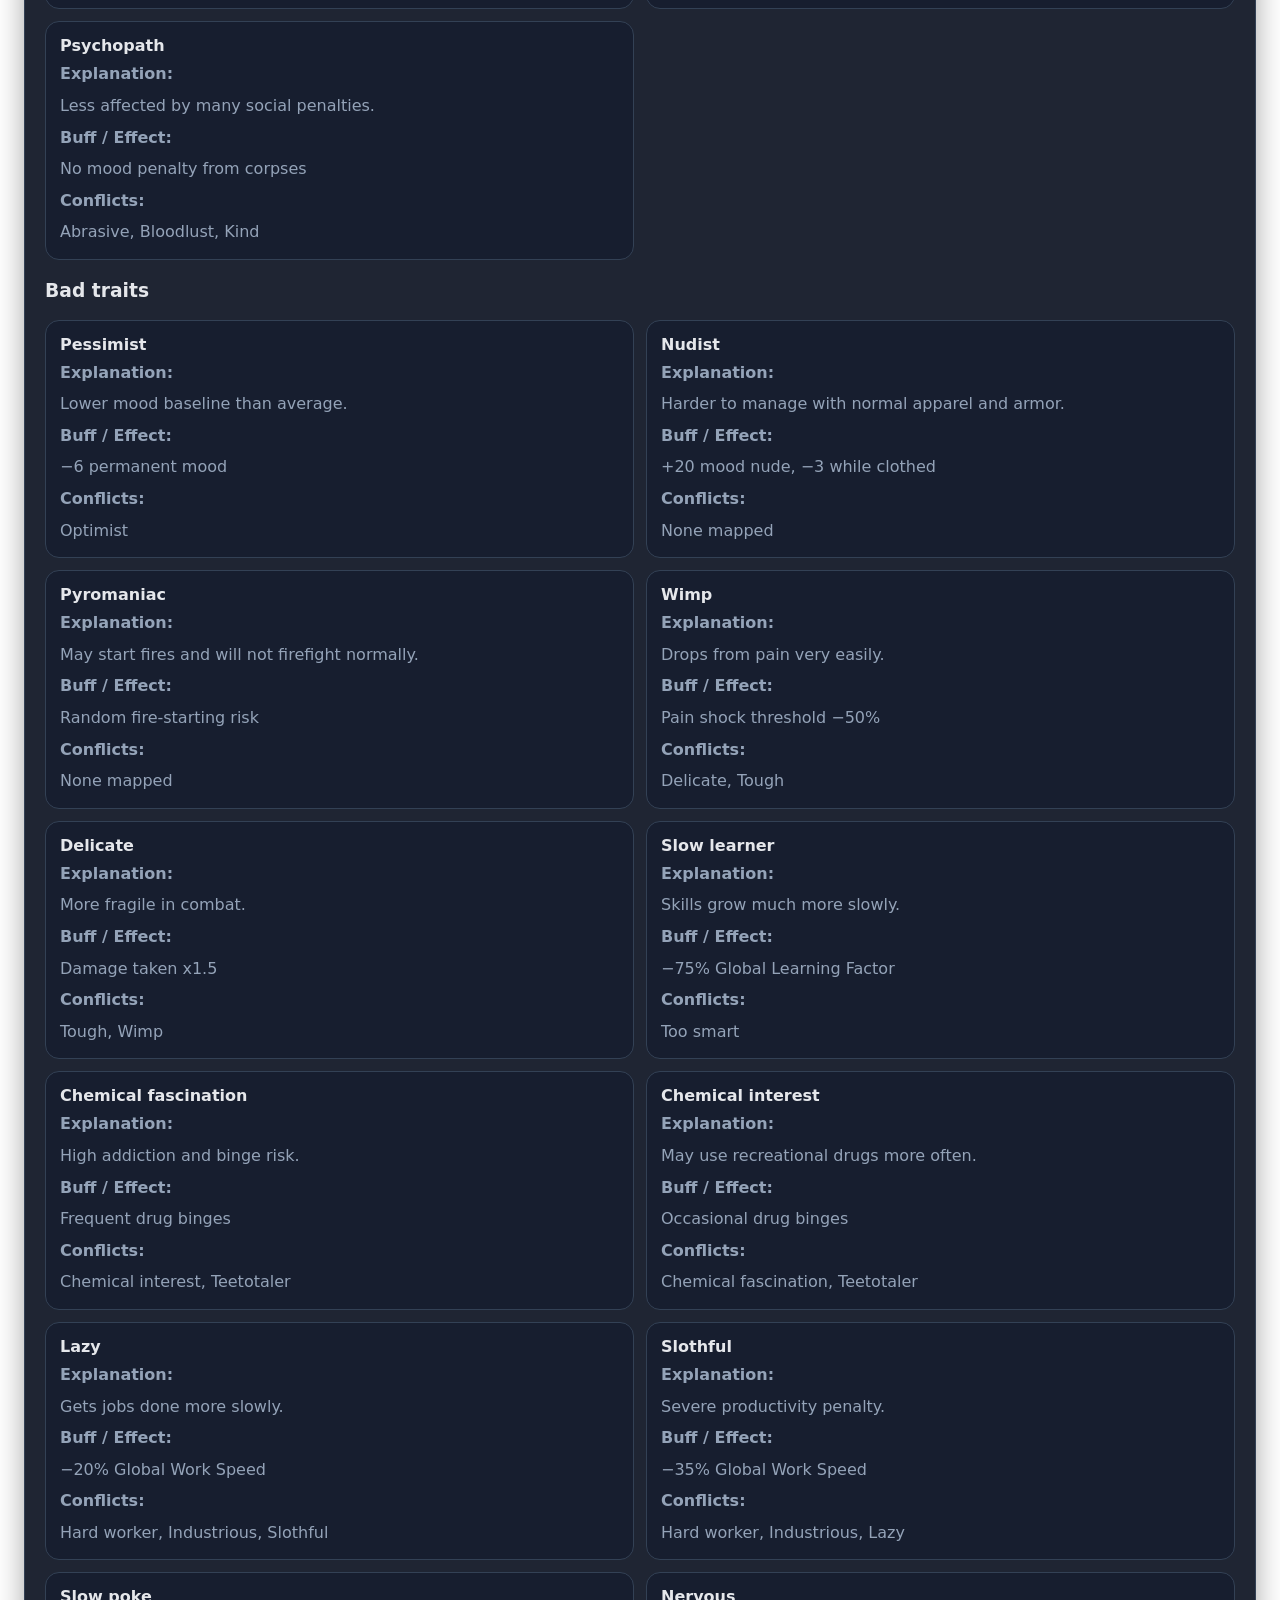
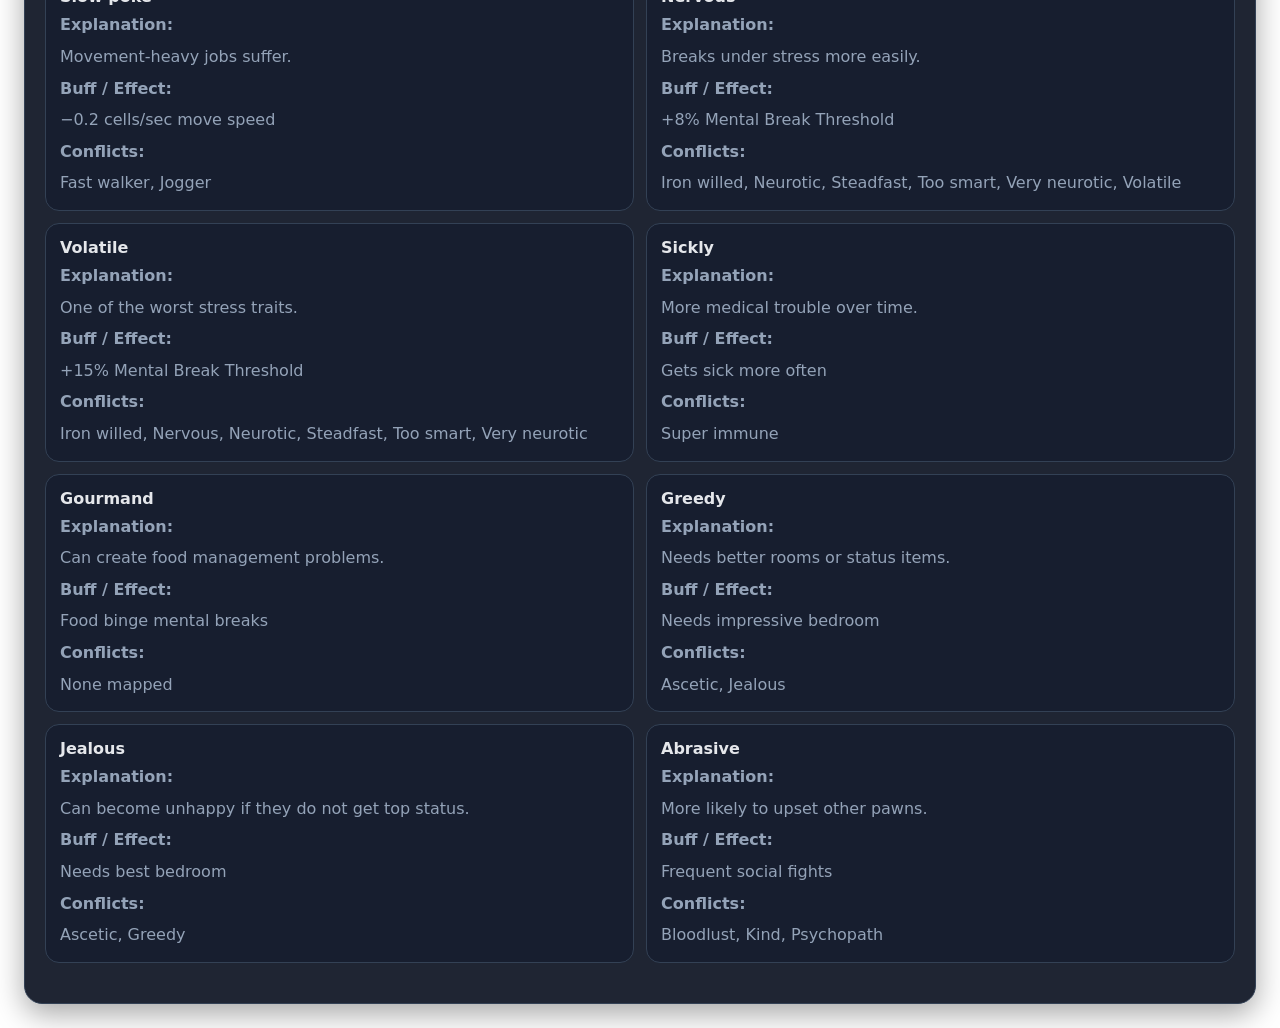
==== commit 5f0b8ec7: "Update index.html" ====
--- a/index.html
+++ b/index.html
@@ -7,6 +7,7 @@
   <link rel="stylesheet" href="styles.css" />
   <script src="interactive-bg.js" defer></script>
   <script src="script.js" defer></script>
+  <link rel="icon" type="image/png" href="images/pawn.png" />
 </head>
 <body>
   <div class="wrap">
@@ -121,4 +122,4 @@
 
   <div id="tooltip" class="tooltip hidden"></div>
 </body>
-</html>+</html>
--- a/styles.css
+++ b/styles.css
@@ -18,9 +18,10 @@
   font-family: Inter, system-ui, sans-serif;
   background-image: linear-gradient(160deg, rgba(2,6,23,0.85), rgba(15,23,42,0.85) 45%, rgba(17,24,39,0.85)), url('images/mars-background.jpg');
   background-attachment: fixed;
-  background-size: cover;
-  background-position: center;
+  background-size: 110% auto;
   background-repeat: no-repeat;
+  background-position: center center;
+  overflow-x: hidden;
   will-change: background-position;
   color: var(--text);
   min-height: 100vh;
@@ -546,4 +547,4 @@
   .pawn-wrapper {
     width: min(180px, 42vw);
   }
-}+}
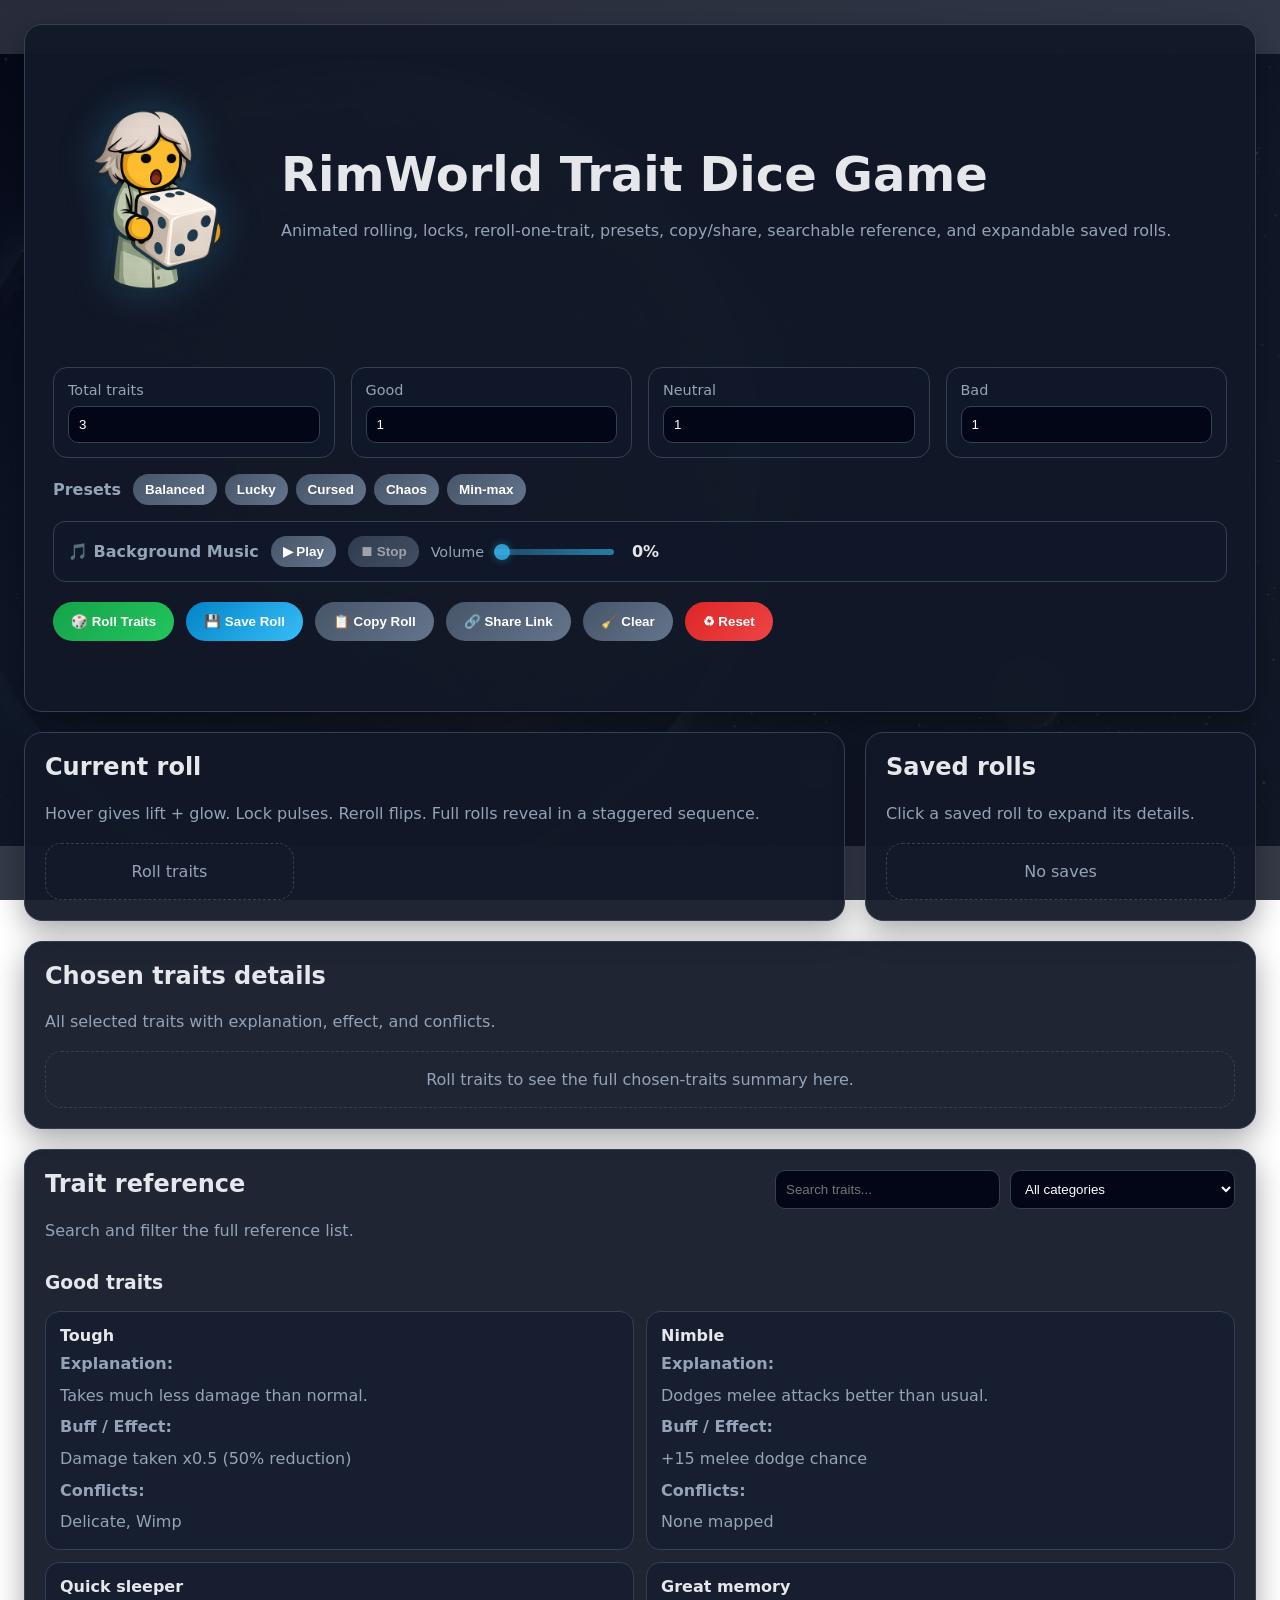
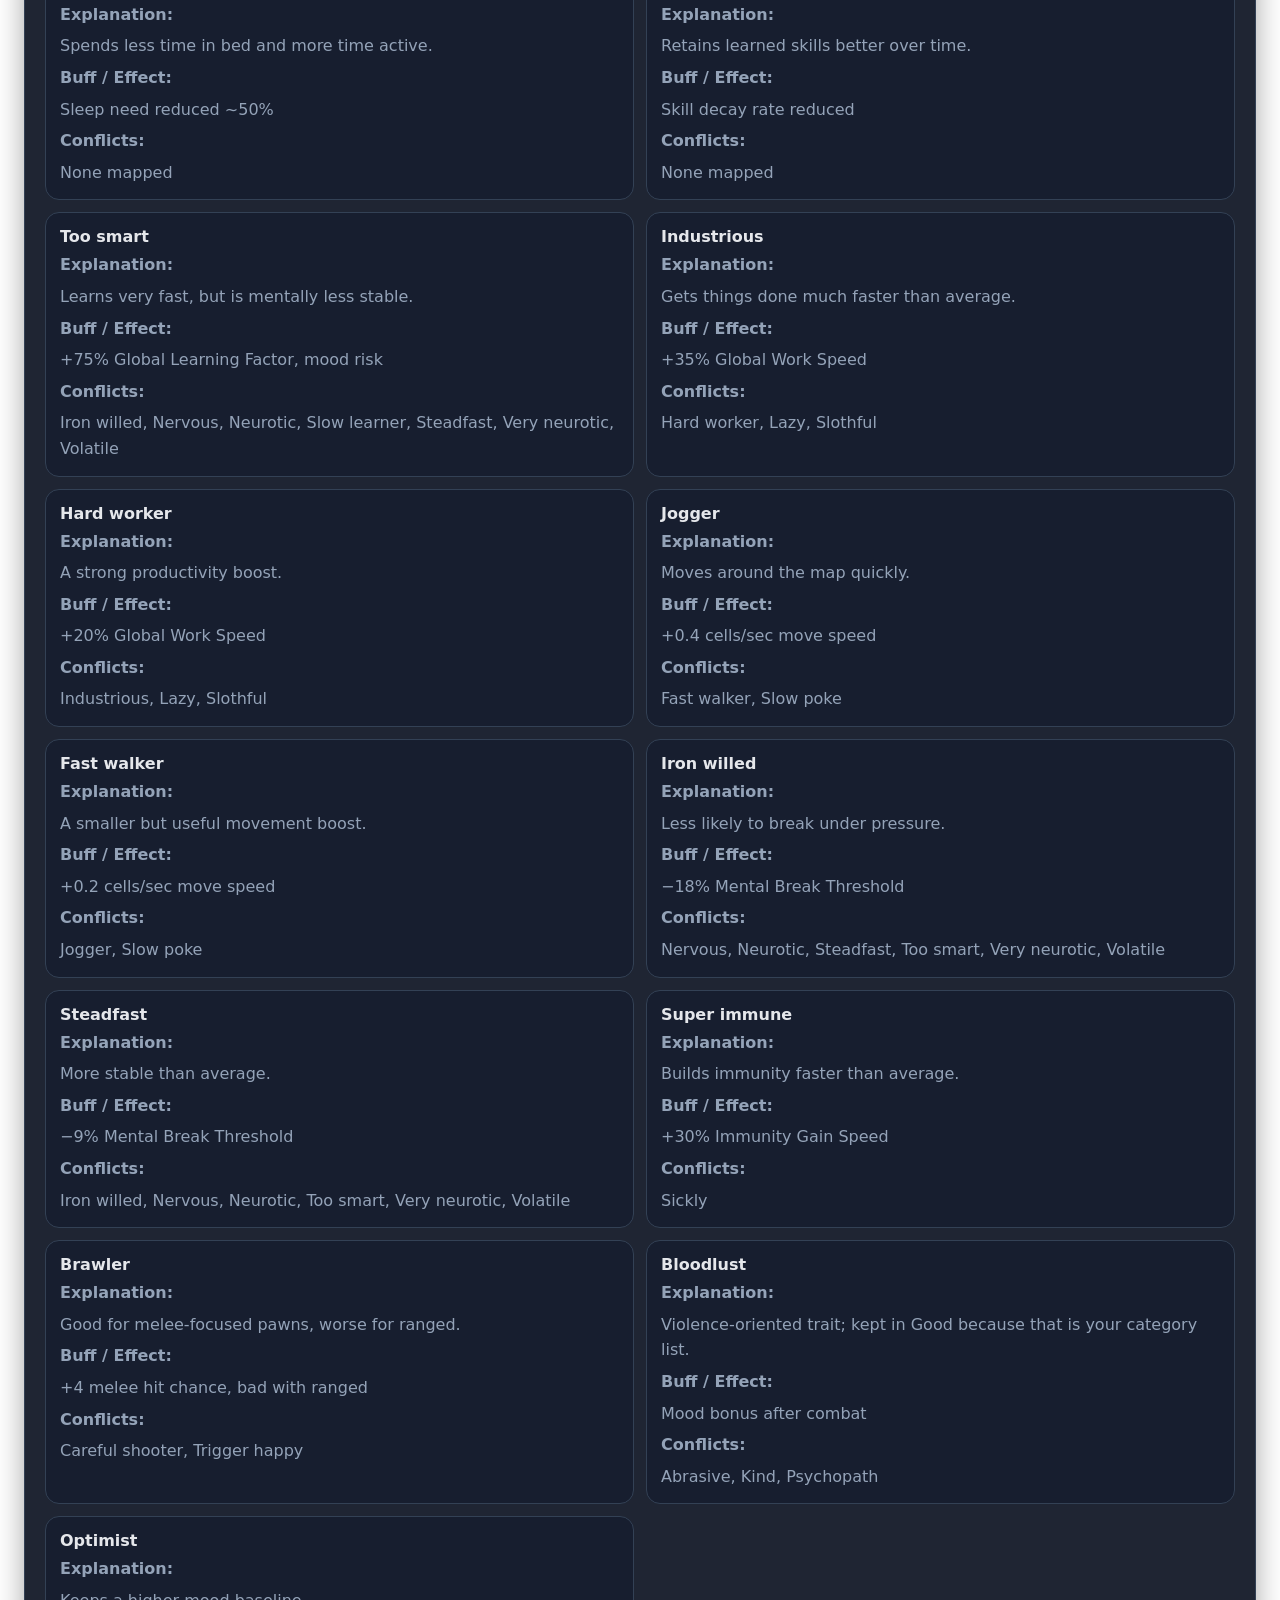
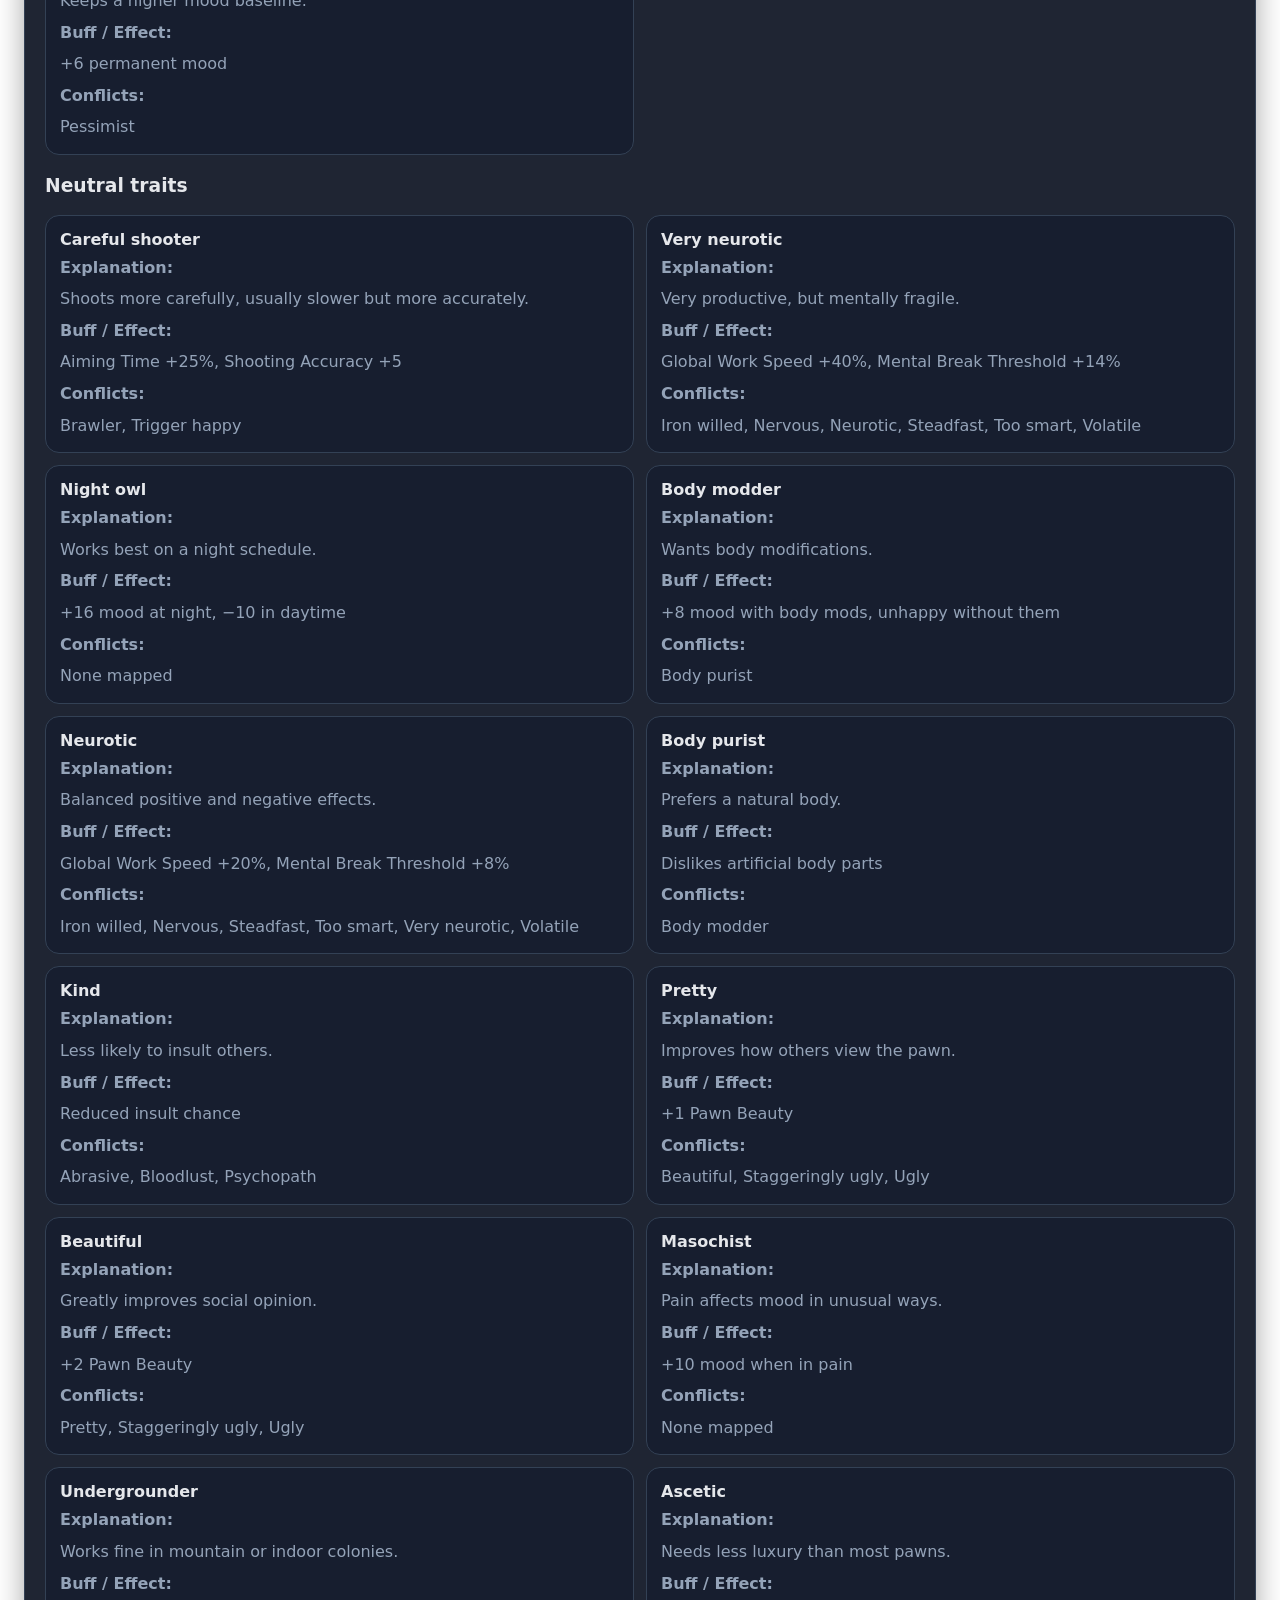
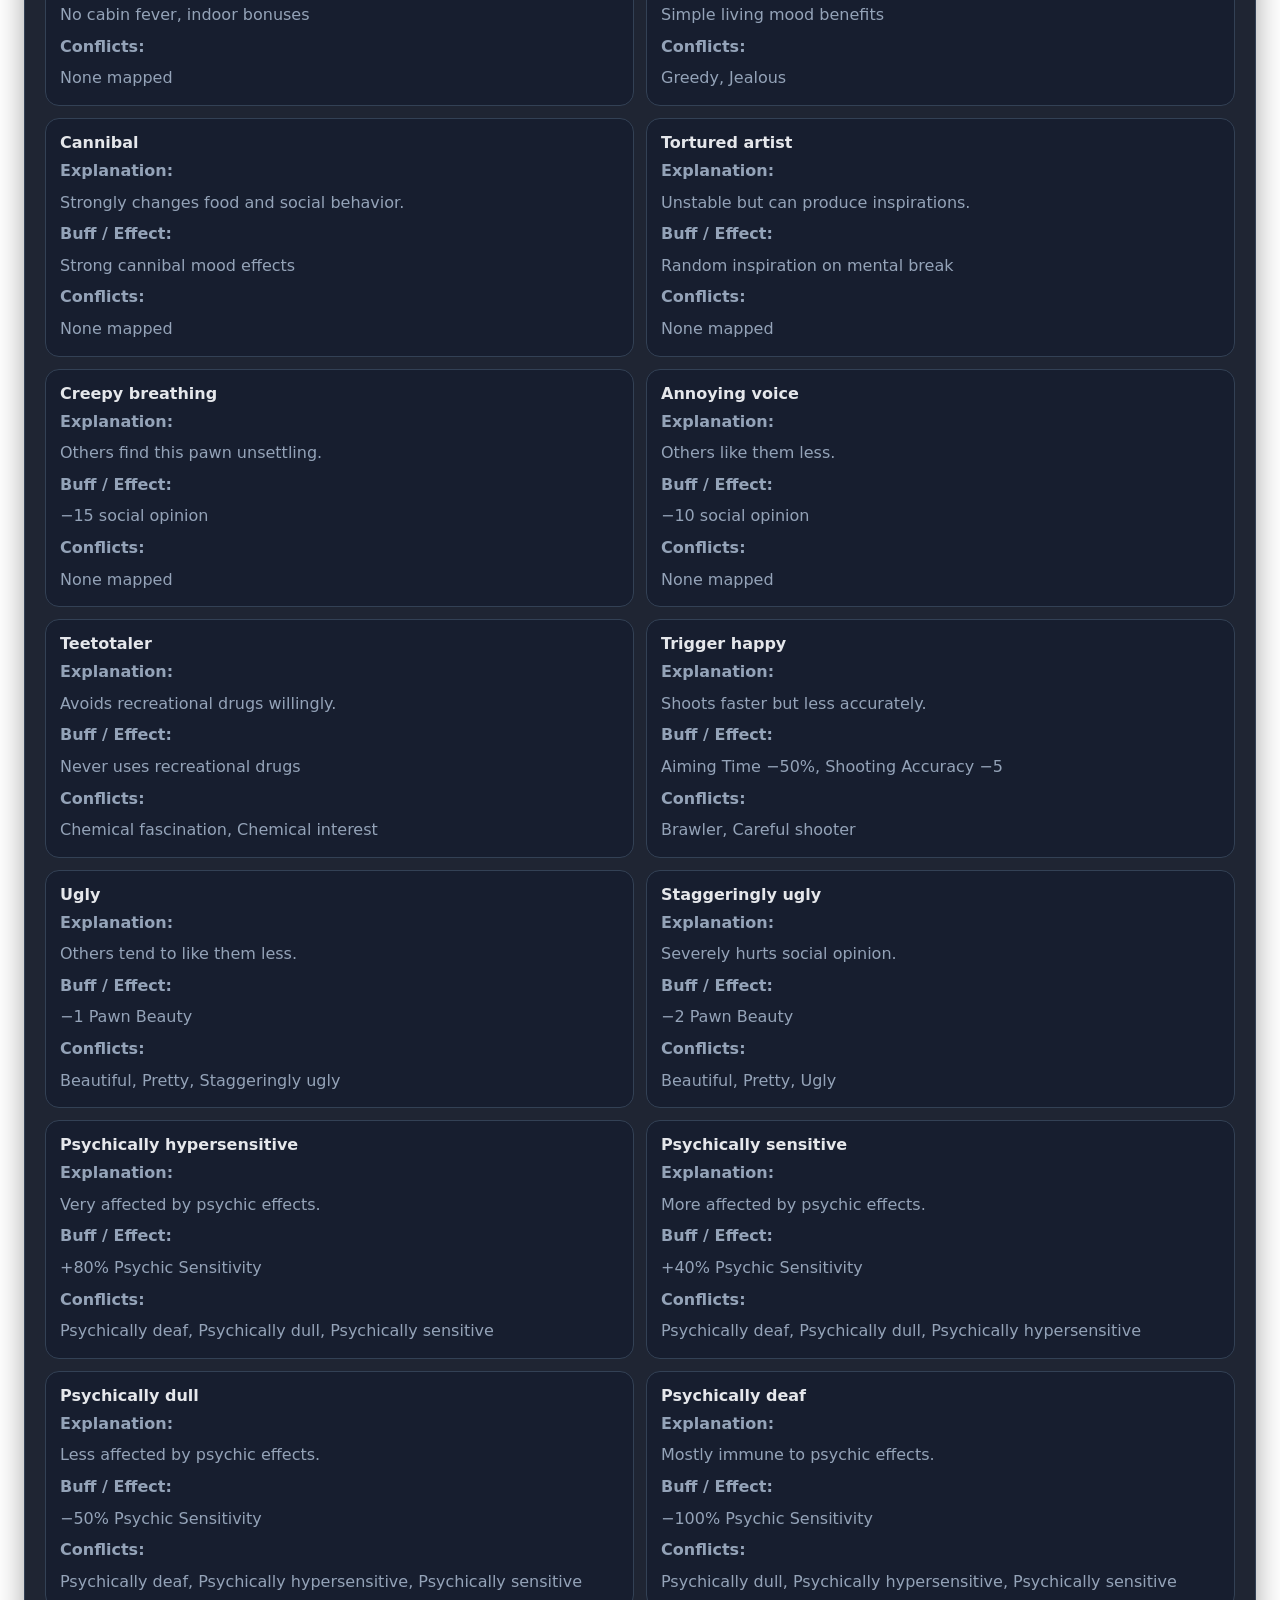
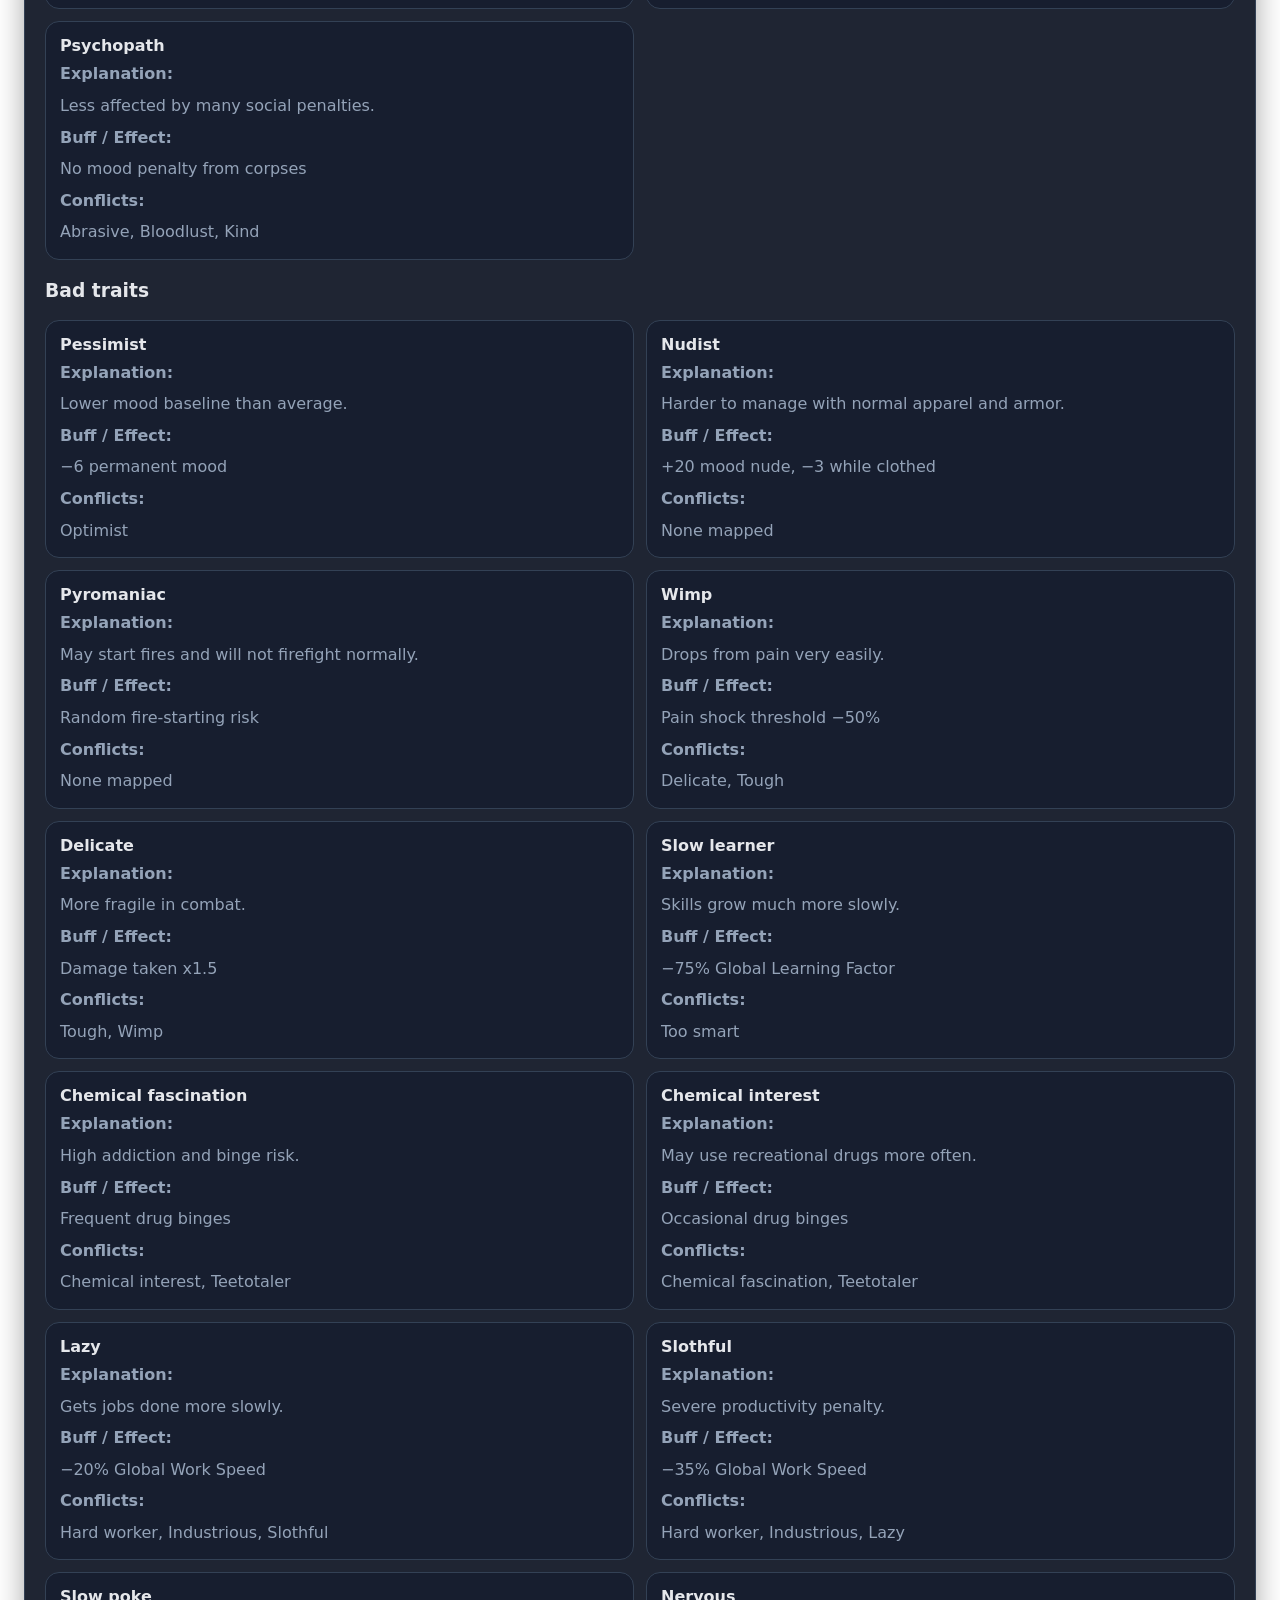
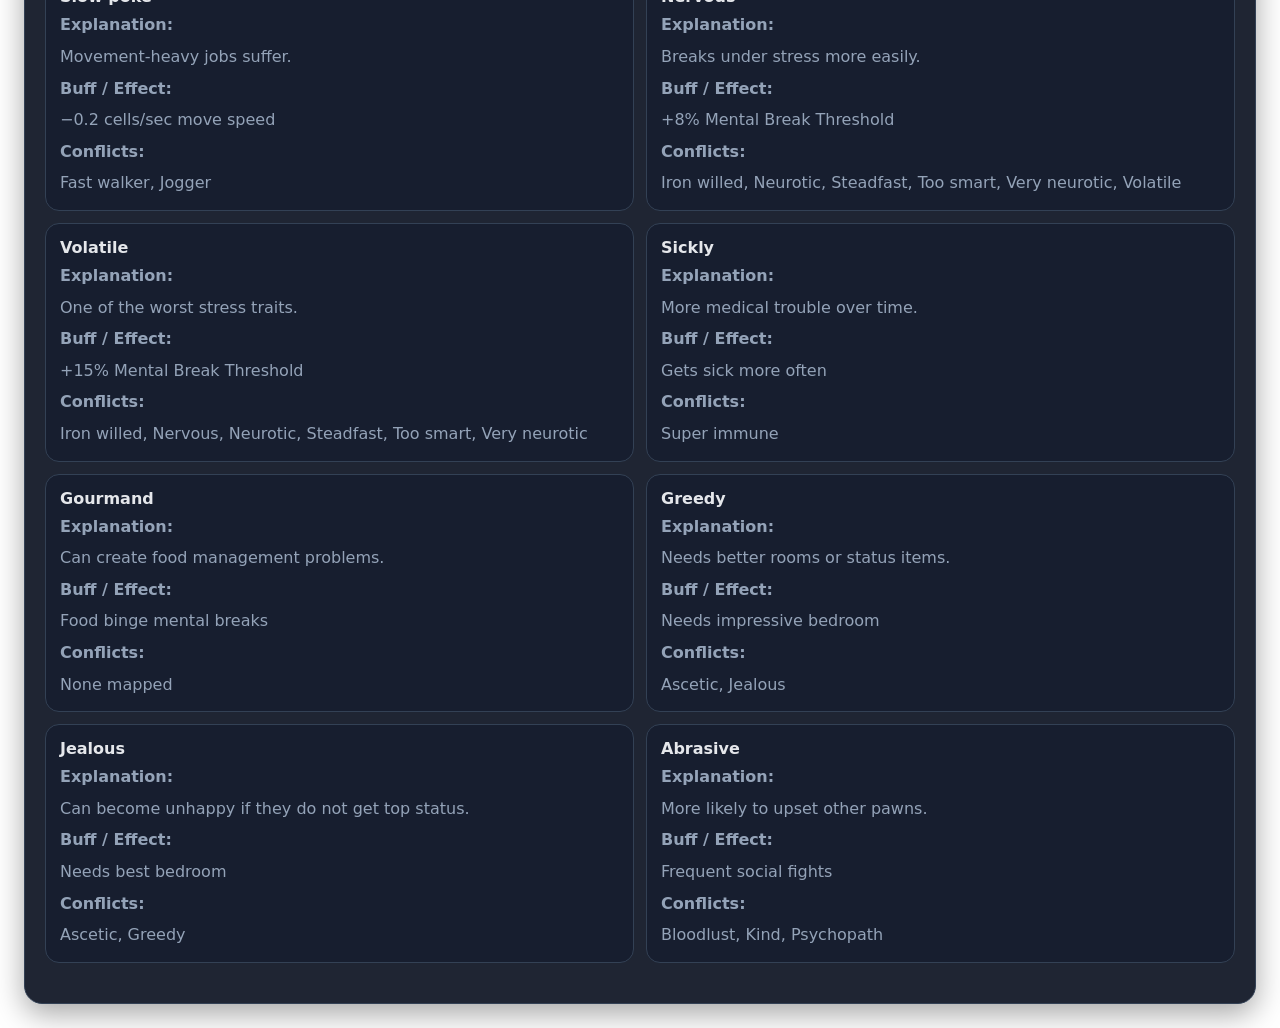
==== commit 1b7c898f: "Update index.html" ====
--- a/index.html
+++ b/index.html
@@ -63,8 +63,8 @@
         <button class="ghost small-btn" id="stopMusicBtn">⏹ Stop</button>
         <div class="volume-control">
           <label for="volumeSlider">Volume</label>
-          <input id="volumeSlider" type="range" min="0" max="100" value="50" />
-          <span id="volumeLabel">50%</span>
+          <input id="volumeSlider" type="range" min="0" max="100" value="10" />
+          <span id="volumeLabel">10%</span>
         </div>
       </div>
 
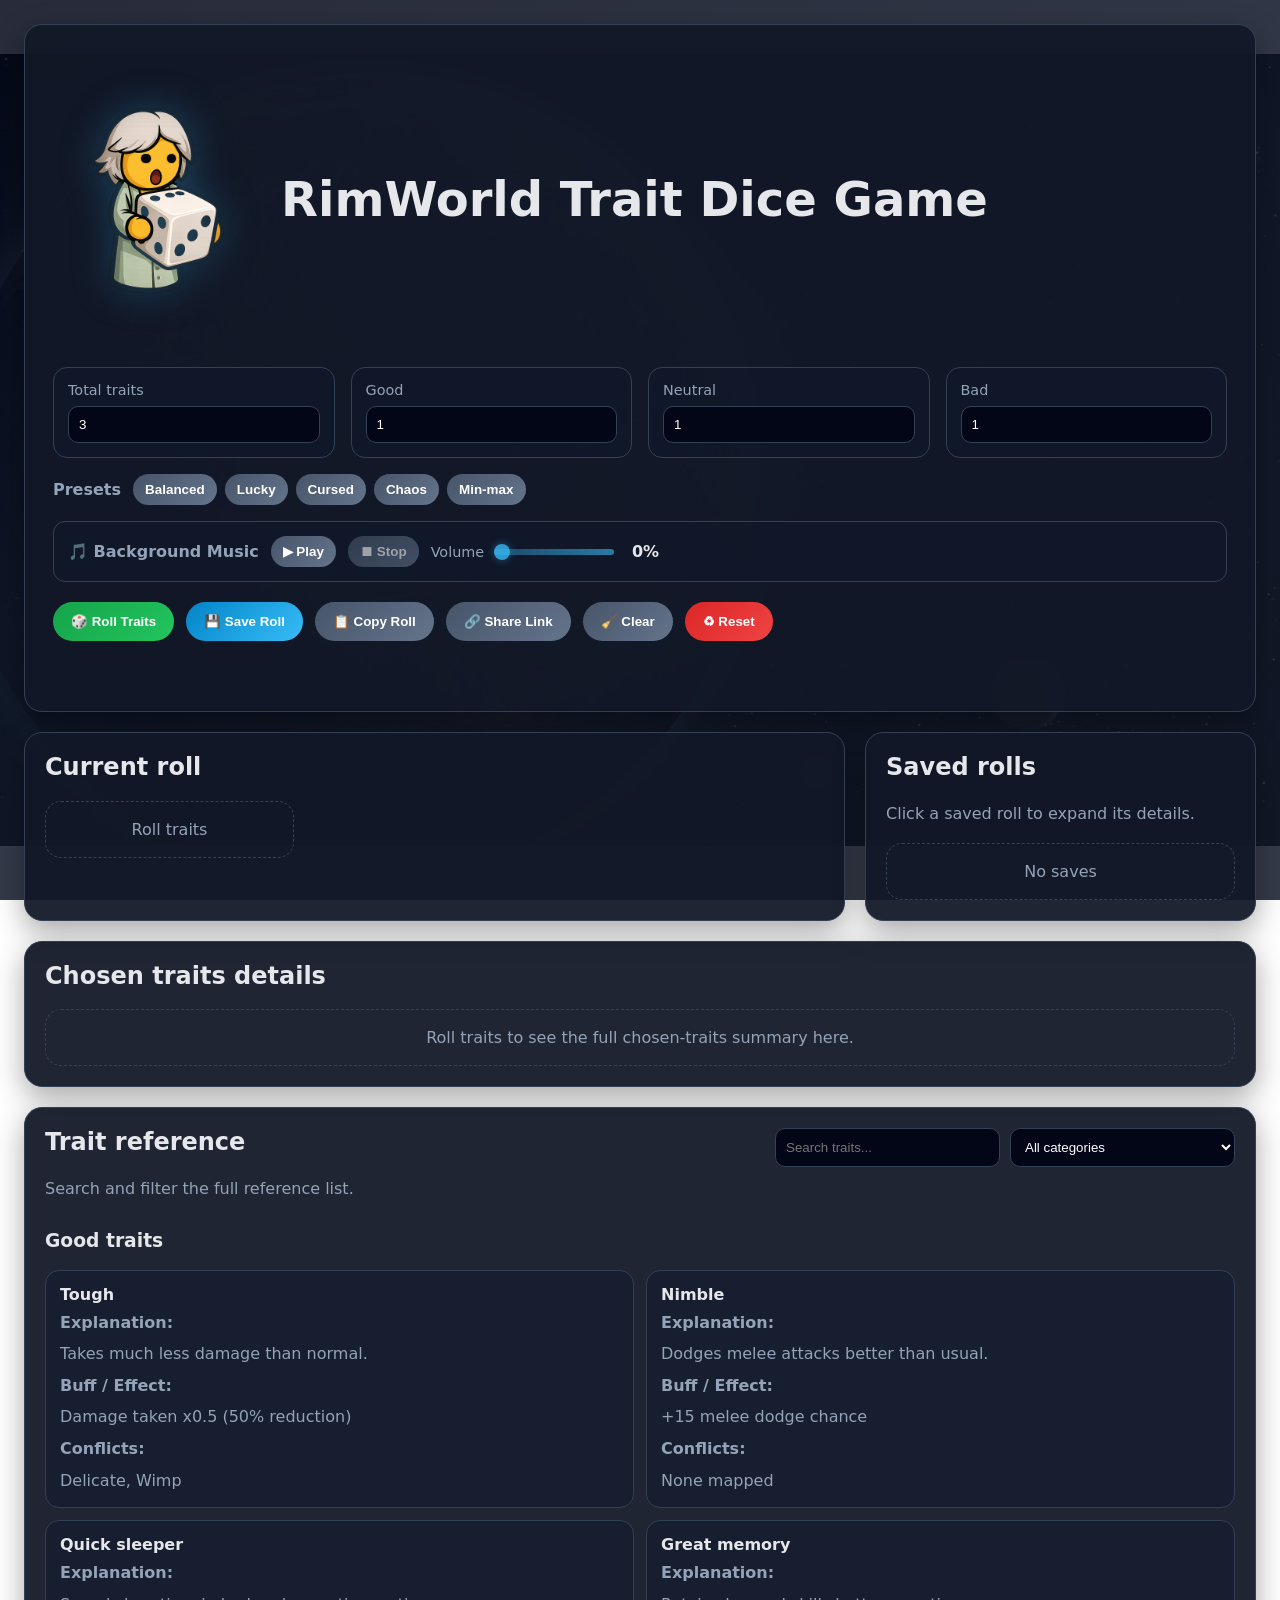
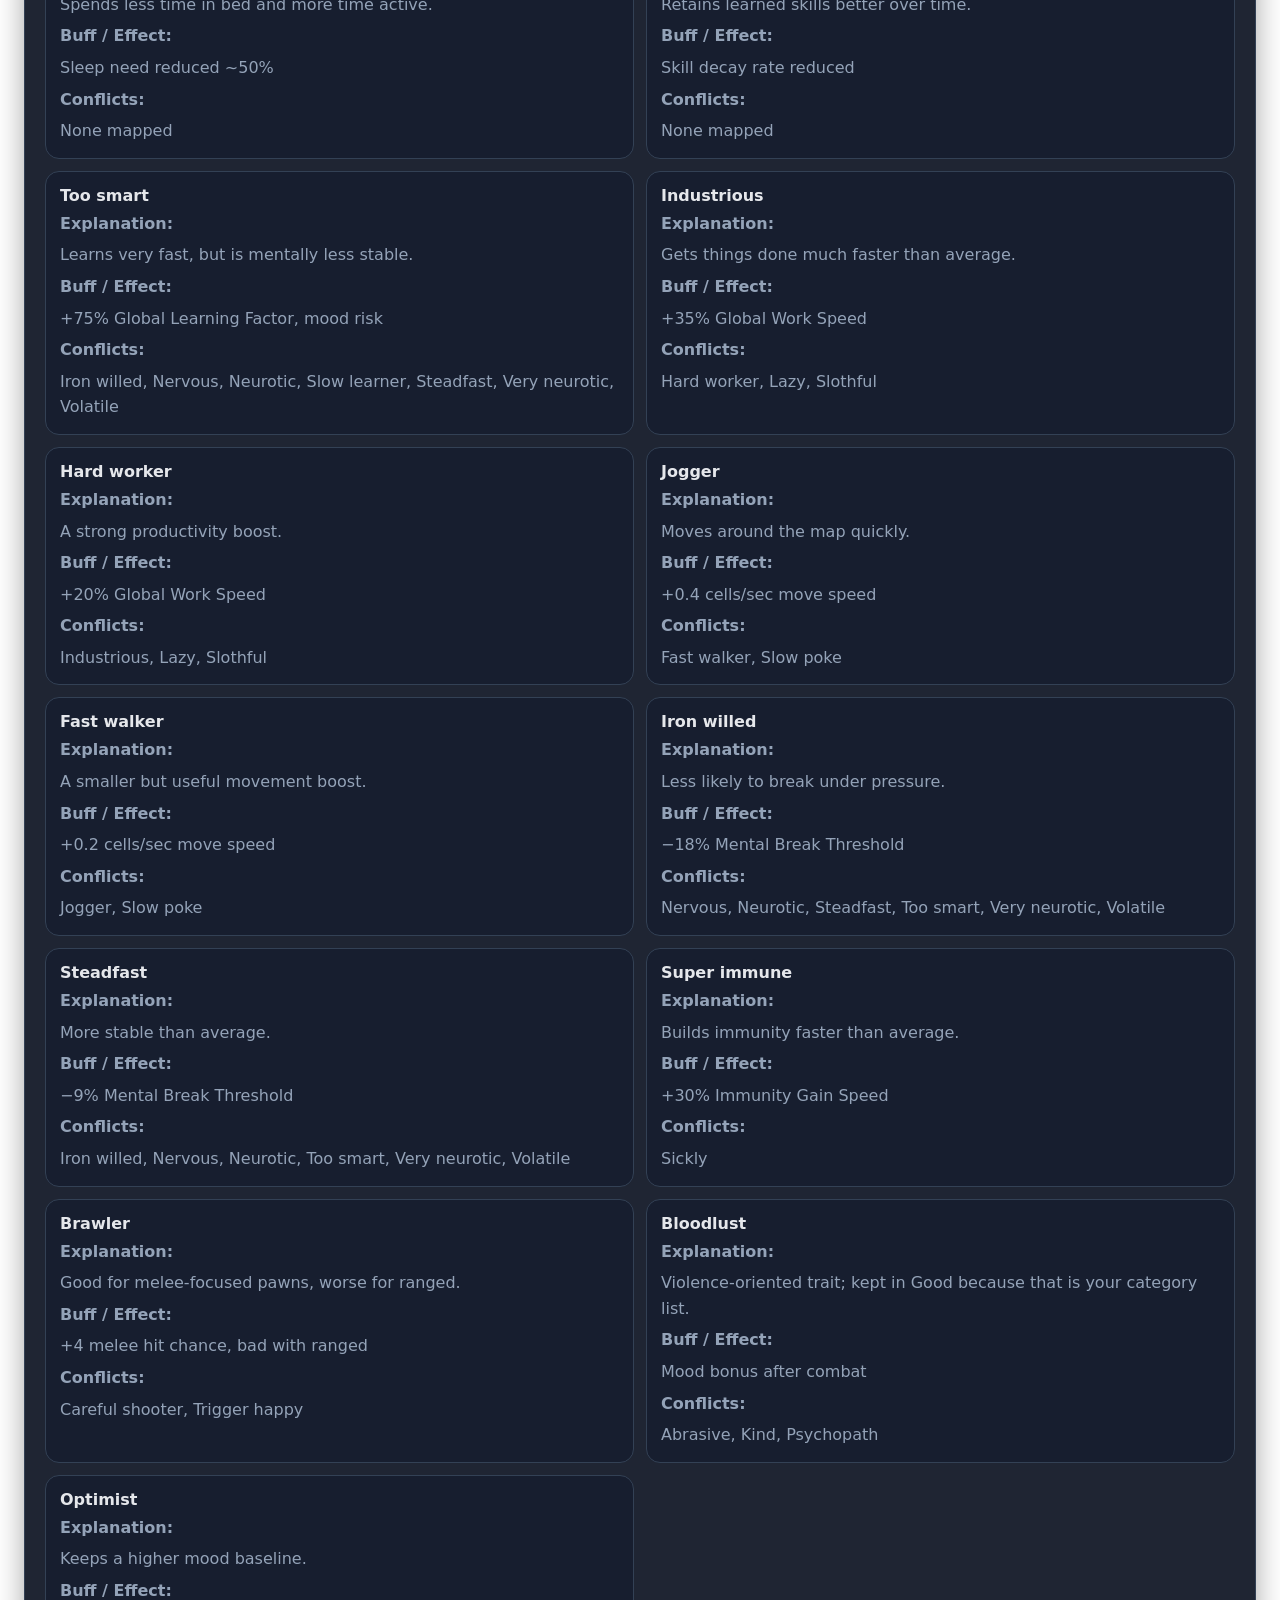
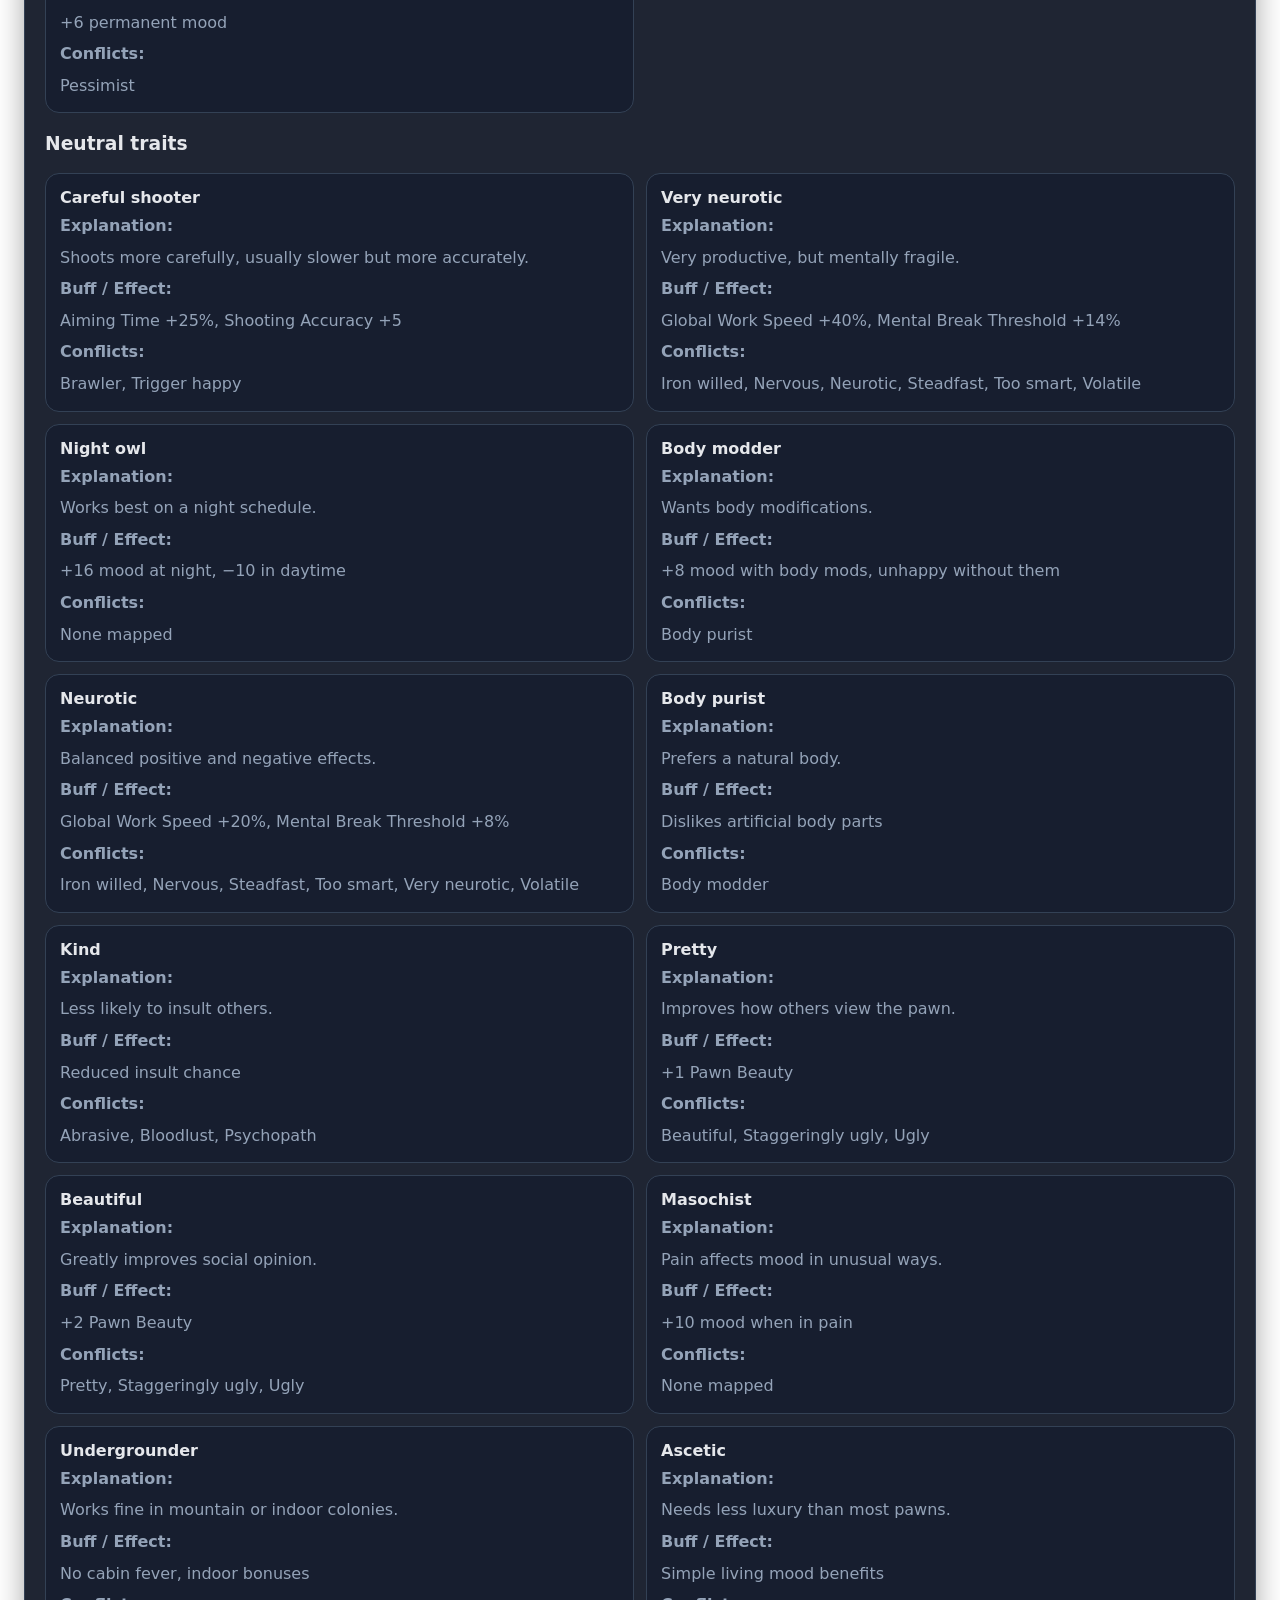
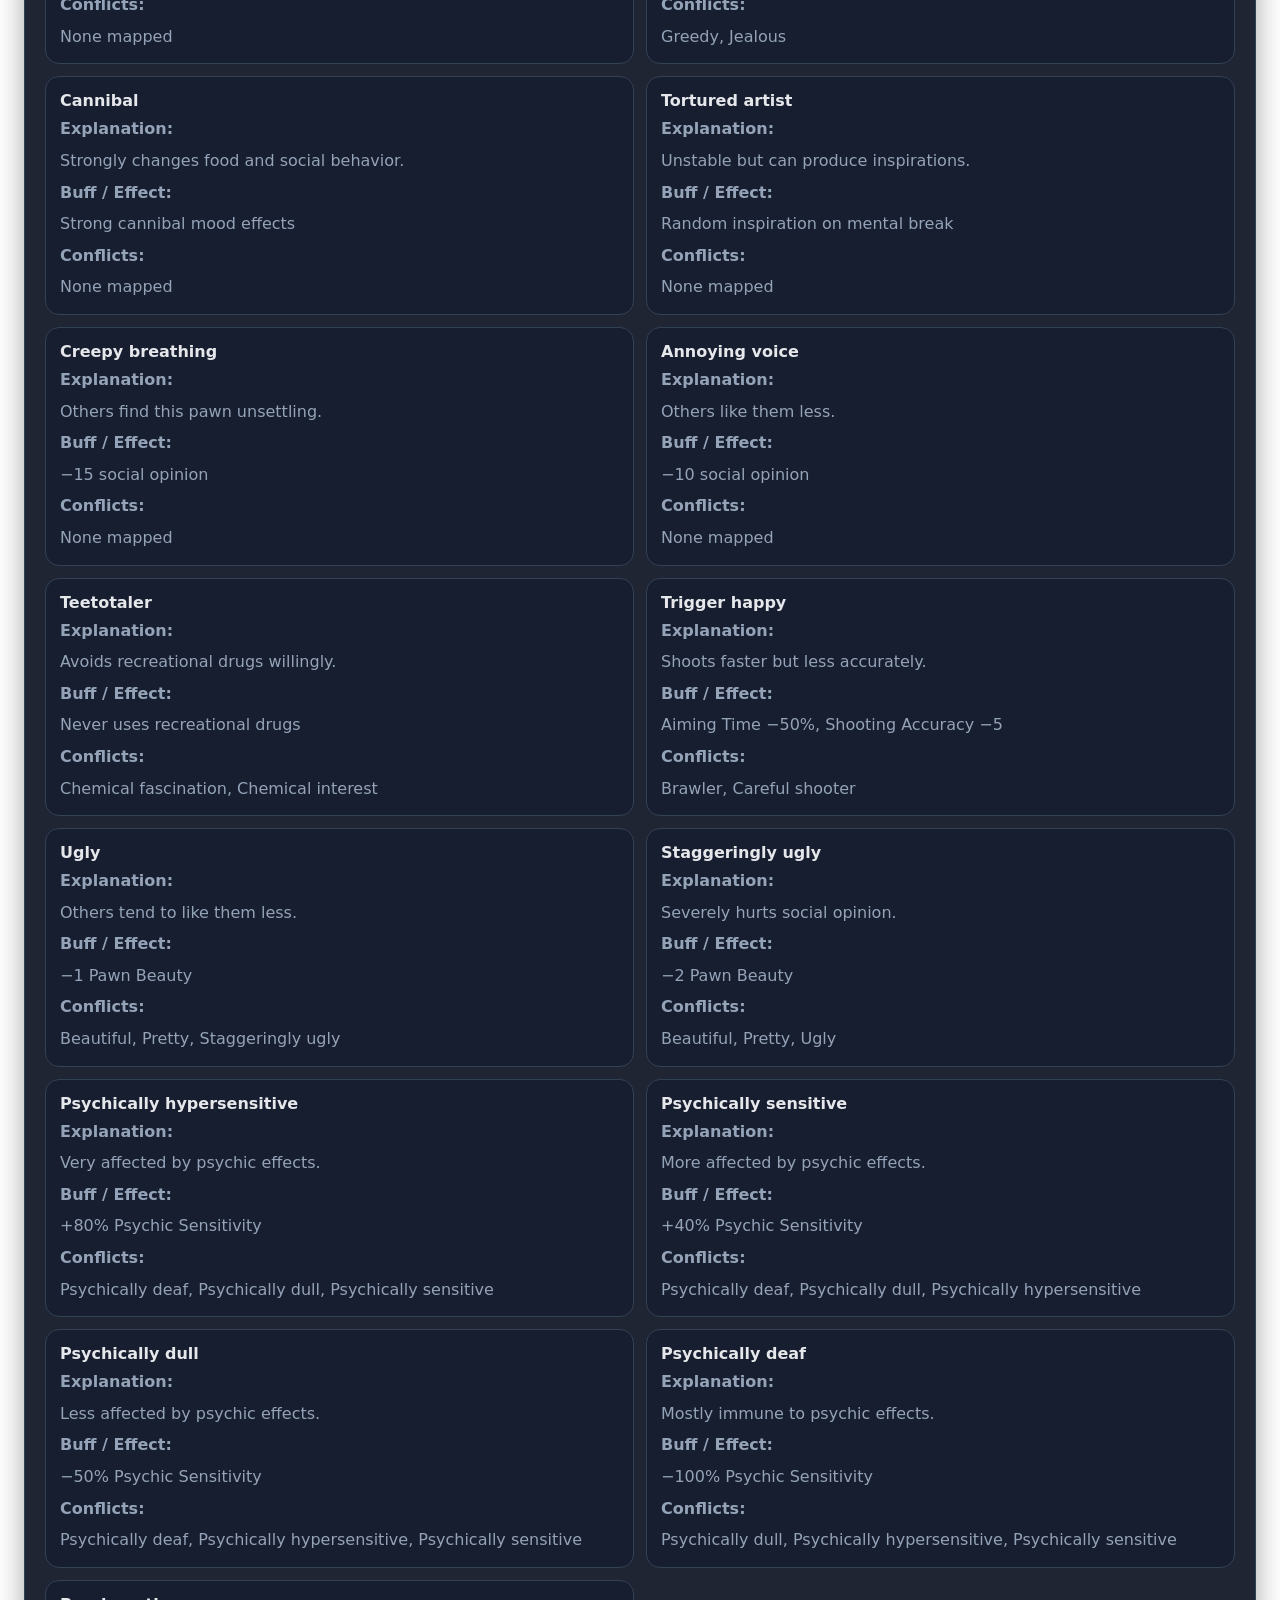
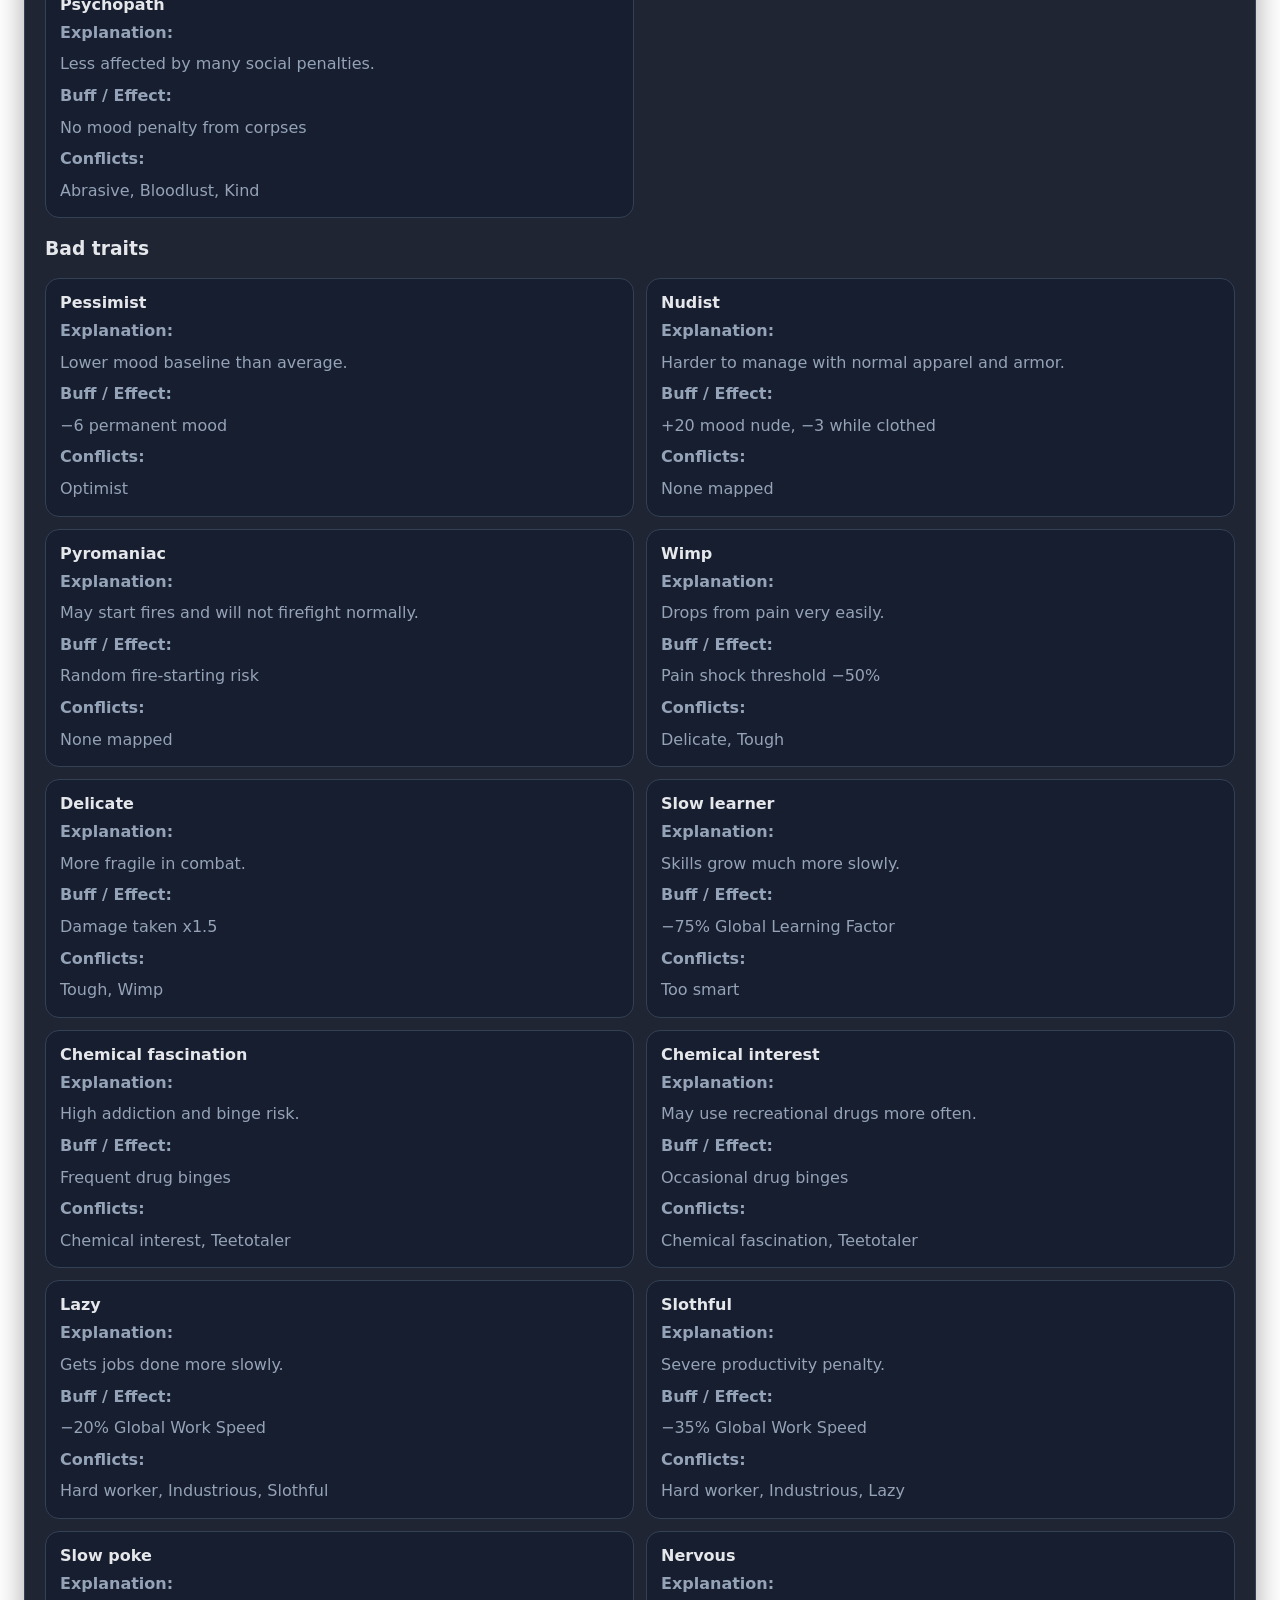
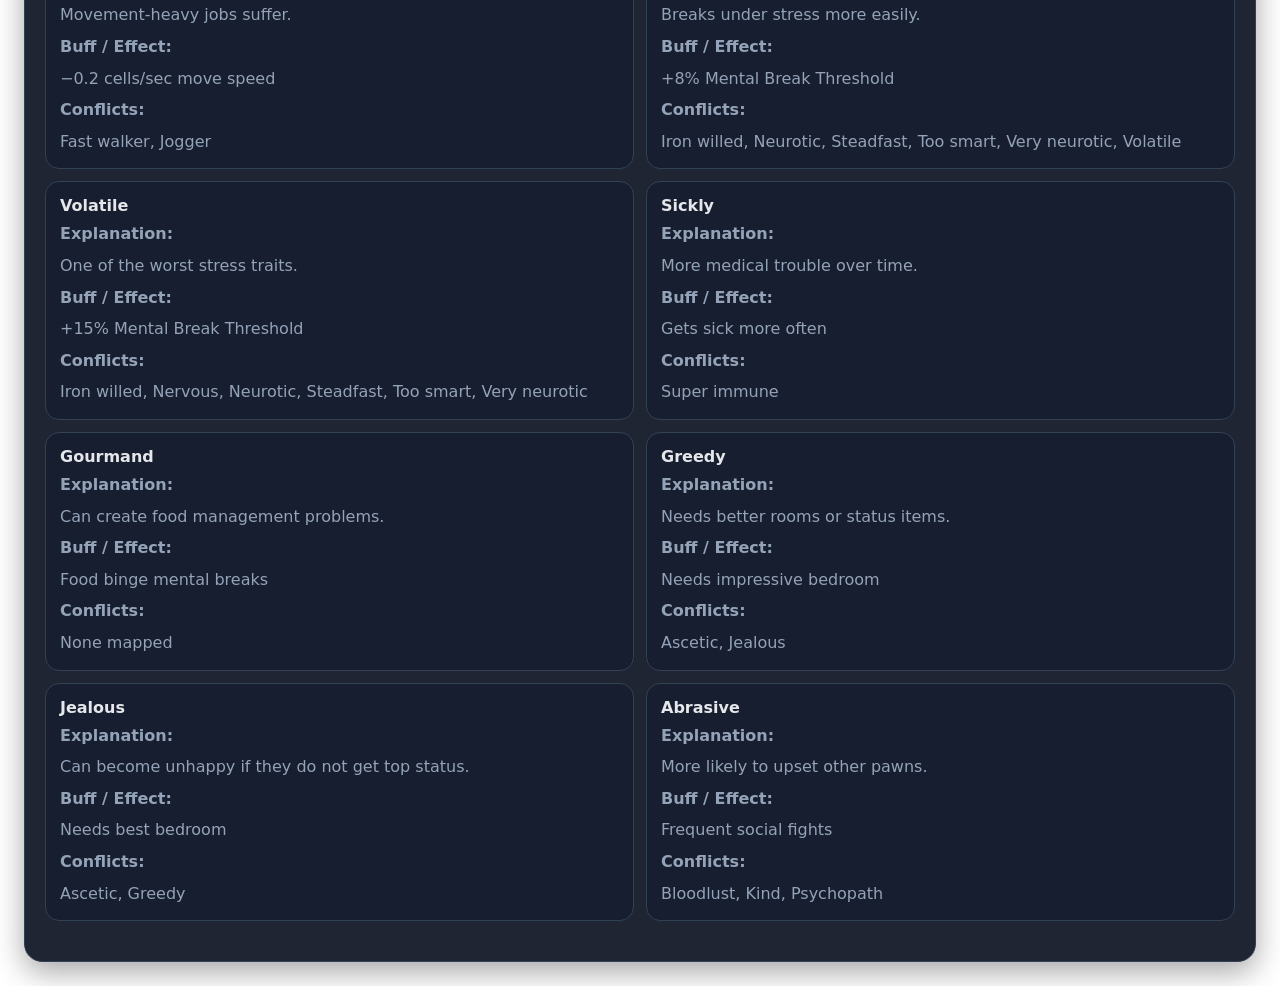
==== commit 6639bcff: "Update index.html" ====
--- a/index.html
+++ b/index.html
@@ -3,7 +3,7 @@
 <head>
   <meta charset="UTF-8" />
   <meta name="viewport" content="width=device-width, initial-scale=1.0" />
-  <title>RimWorld Trait Dice Game</title>
+  <title>RimWorld Trait Roll (Random)</title>
   <link rel="stylesheet" href="styles.css" />
   <script src="interactive-bg.js" defer></script>
   <script src="script.js" defer></script>
@@ -23,9 +23,6 @@
 
         <div class="hero-content">
           <h1>RimWorld Trait Dice Game</h1>
-          <p class="subtitle">
-            Animated rolling, locks, reroll-one-trait, presets, copy/share, searchable reference, and expandable saved rolls.
-          </p>
         </div>
       </div>
 
@@ -83,7 +80,6 @@
     <div class="grid">
       <section class="panel">
         <h2>Current roll</h2>
-        <p class="lead">Hover gives lift + glow. Lock pulses. Reroll flips. Full rolls reveal in a staggered sequence.</p>
         <div class="traits-grid" id="currentRoll"></div>
       </section>
 
@@ -96,7 +92,6 @@
 
     <section class="panel mt-20">
       <h2>Chosen traits details</h2>
-      <p class="lead">All selected traits with explanation, effect, and conflicts.</p>
       <div id="chosenTraitsSummary"></div>
     </section>
 
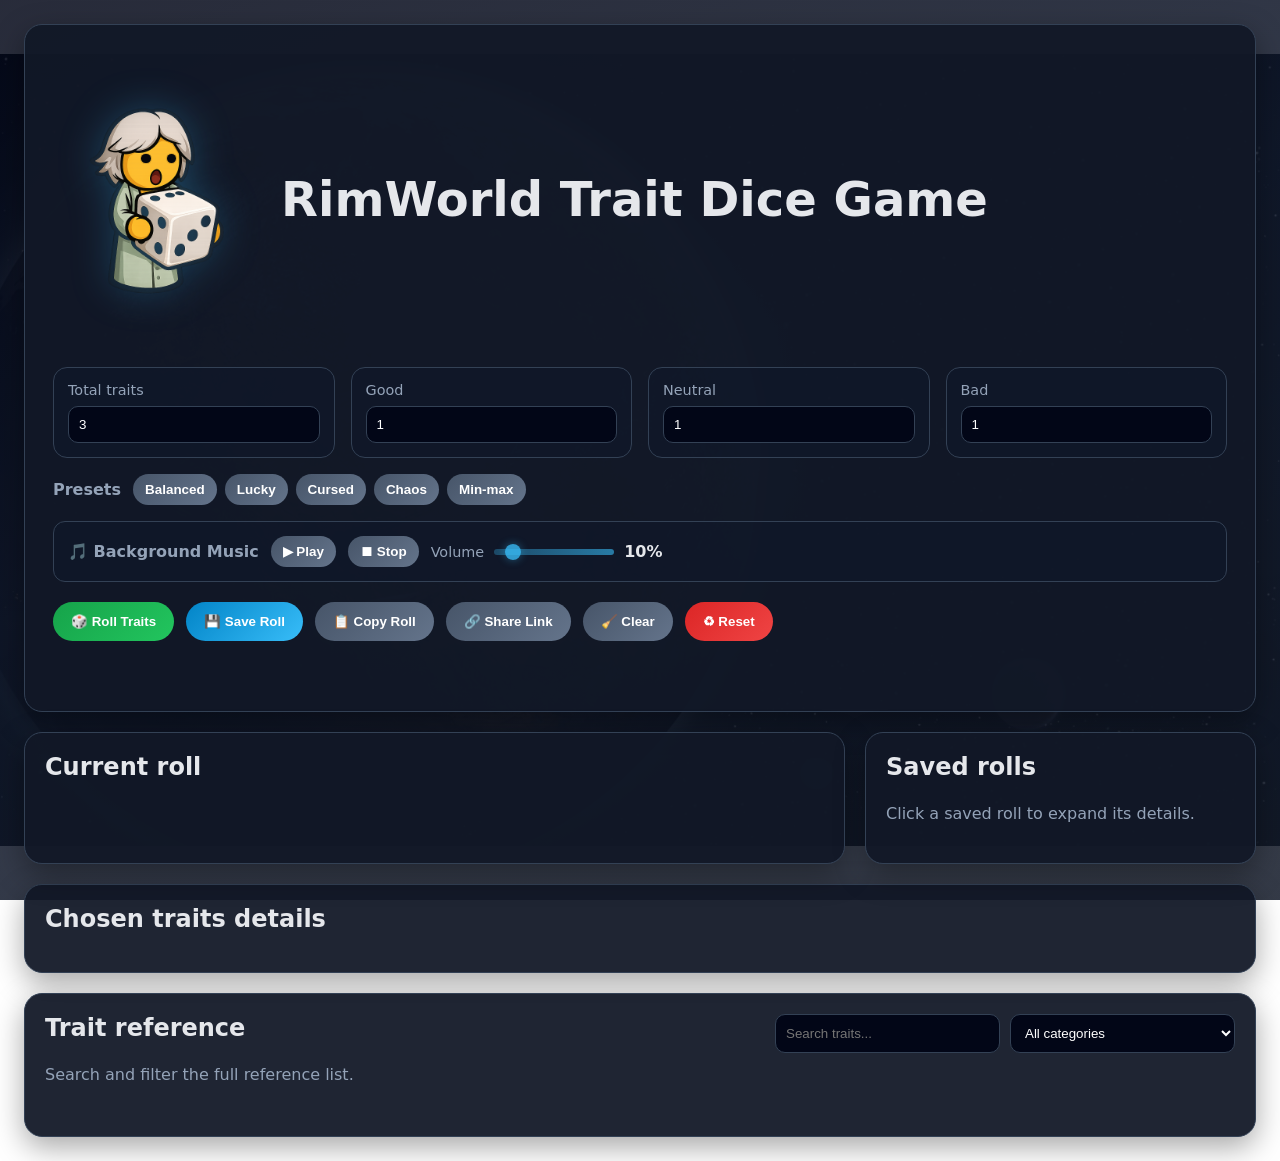
==== commit 5abe596d: "Add files via upload" ====
--- a/index.html
+++ b/index.html
@@ -5,9 +5,13 @@
   <meta name="viewport" content="width=device-width, initial-scale=1.0" />
   <title>RimWorld Trait Roll (Random)</title>
   <link rel="stylesheet" href="styles.css" />
+  <link rel="icon" type="image/png" href="images/pawn.png" />
+
+  <!-- Background parallax + pawn eye-tracking -->
   <script src="interactive-bg.js" defer></script>
-  <script src="script.js" defer></script>
-  <link rel="icon" type="image/png" href="images/pawn.png" />
+
+  <!-- Main app — ES module, imports all sub-modules automatically -->
+  <script type="module" src="js/main.js"></script>
 </head>
 <body>
   <div class="wrap">
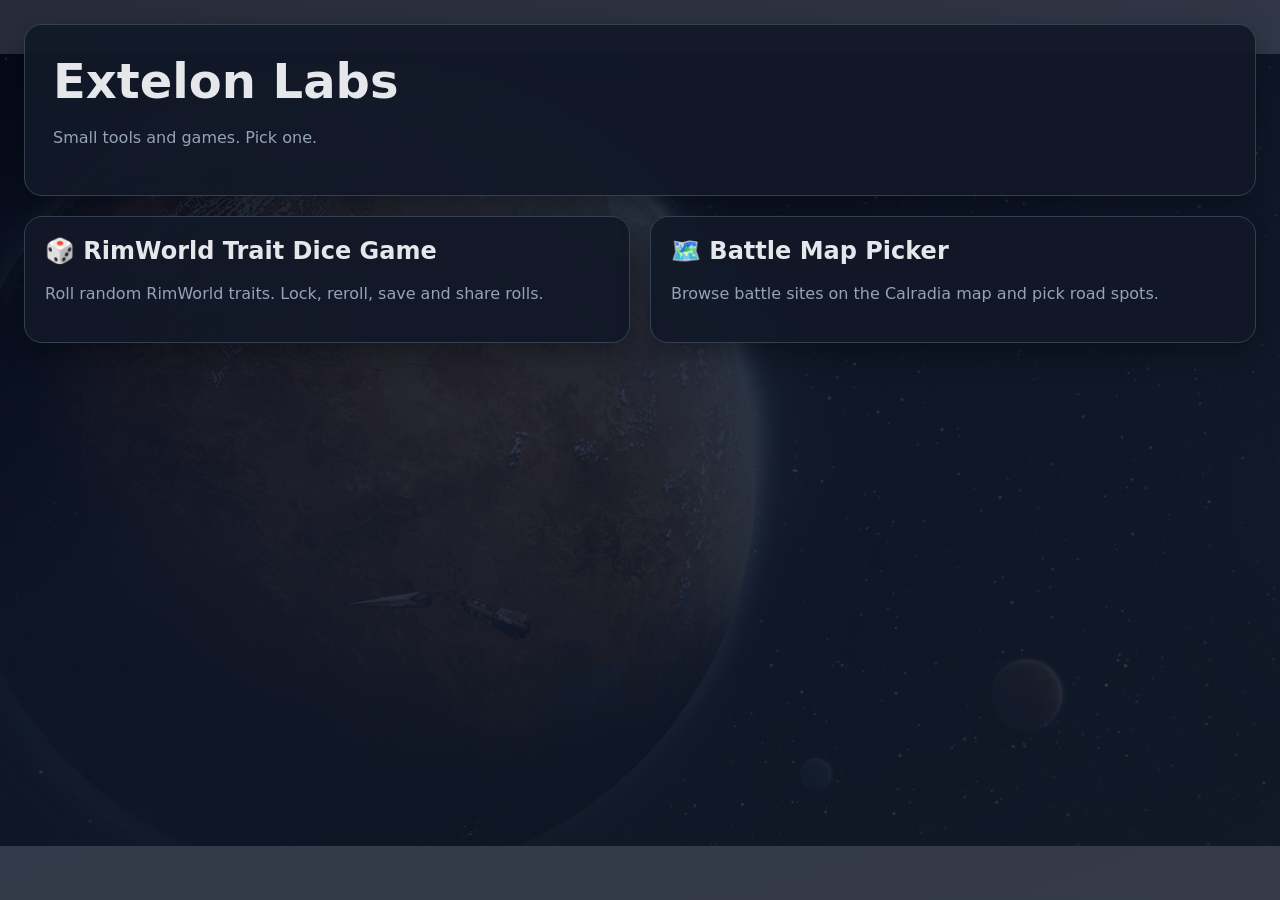
==== commit 3e923789: "Split site into home, dice game and map picker pages - Move the RimWorld Trait Dice Game into dice/ " ====
--- a/index.html
+++ b/index.html
@@ -3,122 +3,48 @@
 <head>
   <meta charset="UTF-8" />
   <meta name="viewport" content="width=device-width, initial-scale=1.0" />
-  <title>RimWorld Trait Roll (Random)</title>
-  <link rel="stylesheet" href="styles.css" />
-  <link rel="icon" type="image/png" href="images/pawn.png" />
+  <title>Extelon Labs</title>
 
-  <!-- Background parallax + pawn eye-tracking -->
-  <script src="interactive-bg.js" defer></script>
+  <!-- Old share links (extelonlabs.github.io/#roll=...) now live on the dice page -->
+  <script>
+    if (location.hash.startsWith("#roll=")) location.replace("dice/" + location.hash);
+  </script>
 
-  <!-- Main app — ES module, imports all sub-modules automatically -->
-  <script type="module" src="js/main.js"></script>
+  <link rel="stylesheet" href="dice/styles.css" />
+  <link rel="icon" type="image/png" href="dice/images/pawn.png" />
+  <style>
+    .pages {
+      display: grid;
+      grid-template-columns: repeat(auto-fit, minmax(260px, 1fr));
+      gap: 20px;
+    }
+    .page-card {
+      display: block;
+      color: inherit;
+      text-decoration: none;
+      transition: transform .16s ease, border-color .16s ease;
+    }
+    .page-card:hover { transform: translateY(-3px); border-color: #64748b; }
+    .page-card h2 { margin-bottom: 6px; }
+  </style>
 </head>
 <body>
   <div class="wrap">
     <section class="hero">
-      <div class="hero-header">
-        <div class="hero-logo">
-          <div class="pawn-wrapper" id="pawnMascot" aria-hidden="true">
-            <img src="images/pawn.png" alt="Dice Character Mascot" class="logo-image pawn-image" />
-            <span class="pawn-eye eye-left"></span>
-            <span class="pawn-eye eye-right"></span>
-          </div>
-        </div>
-
-        <div class="hero-content">
-          <h1>RimWorld Trait Dice Game</h1>
-        </div>
-      </div>
-
-      <div class="settings-grid">
-        <div class="setting-box">
-          <label for="totalCount">Total traits</label>
-          <input id="totalCount" type="number" min="1" max="12" value="3" />
-        </div>
-        <div class="setting-box">
-          <label for="goodCount">Good</label>
-          <input id="goodCount" type="number" min="0" max="12" value="1" />
-        </div>
-        <div class="setting-box">
-          <label for="neutralCount">Neutral</label>
-          <input id="neutralCount" type="number" min="0" max="12" value="1" />
-        </div>
-        <div class="setting-box">
-          <label for="badCount">Bad</label>
-          <input id="badCount" type="number" min="0" max="12" value="1" />
-        </div>
-      </div>
-
-      <div class="preset-row">
-        <span class="preset-label">Presets</span>
-        <button class="ghost small-btn preset-btn" data-preset="balanced">Balanced</button>
-        <button class="ghost small-btn preset-btn" data-preset="lucky">Lucky</button>
-        <button class="ghost small-btn preset-btn" data-preset="cursed">Cursed</button>
-        <button class="ghost small-btn preset-btn" data-preset="chaos">Chaos</button>
-        <button class="ghost small-btn preset-btn" data-preset="minmax">Min-max</button>
-      </div>
-
-      <div class="music-controls">
-        <span class="control-label">🎵 Background Music</span>
-        <button class="ghost small-btn" id="playMusicBtn">▶ Play</button>
-        <button class="ghost small-btn" id="stopMusicBtn">⏹ Stop</button>
-        <div class="volume-control">
-          <label for="volumeSlider">Volume</label>
-          <input id="volumeSlider" type="range" min="0" max="100" value="10" />
-          <span id="volumeLabel">10%</span>
-        </div>
-      </div>
-
-      <div class="toolbar">
-        <button class="primary" id="rollBtn">🎲 Roll Traits</button>
-        <button class="secondary" id="saveBtn">💾 Save Roll</button>
-        <button class="ghost" id="copyBtn">📋 Copy Roll</button>
-        <button class="ghost" id="shareBtn">🔗 Share Link</button>
-        <button class="ghost" id="clearBtn">🧹 Clear</button>
-        <button class="danger" id="resetBtn">♻ Reset</button>
-      </div>
-
-      <div id="statusArea" class="status-area"></div>
+      <h1>Extelon Labs</h1>
+      <p class="lead">Small tools and games. Pick one.</p>
     </section>
 
-    <div class="grid">
-      <section class="panel">
-        <h2>Current roll</h2>
-        <div class="traits-grid" id="currentRoll"></div>
-      </section>
-
-      <aside class="panel">
-        <h2>Saved rolls</h2>
-        <p class="lead">Click a saved roll to expand its details.</p>
-        <div class="history-list" id="historyList"></div>
-      </aside>
+    <div class="pages">
+      <a class="panel page-card" href="dice/">
+        <h2>🎲 RimWorld Trait Dice Game</h2>
+        <p class="lead">Roll random RimWorld traits. Lock, reroll, save and share rolls.</p>
+      </a>
+      <a class="panel page-card" href="map-picker/">
+        <h2>🗺️ Battle Map Picker</h2>
+        <p class="lead">Browse battle sites on the Calradia map and pick road spots.</p>
+      </a>
     </div>
-
-    <section class="panel mt-20">
-      <h2>Chosen traits details</h2>
-      <div id="chosenTraitsSummary"></div>
-    </section>
-
-    <section class="panel mt-20">
-      <div class="panel-row">
-        <div>
-          <h2>Trait reference</h2>
-          <p class="lead">Search and filter the full reference list.</p>
-        </div>
-        <div class="reference-controls">
-          <input id="referenceSearch" type="text" placeholder="Search traits..." />
-          <select id="referenceFilter">
-            <option value="all">All categories</option>
-            <option value="Good">Good</option>
-            <option value="Neutral">Neutral</option>
-            <option value="Bad">Bad</option>
-          </select>
-        </div>
-      </div>
-      <div id="traitReference"></div>
-    </section>
   </div>
-
-  <div id="tooltip" class="tooltip hidden"></div>
 </body>
 </html>
--- a/dice/styles.css
+++ b/dice/styles.css
@@ -0,0 +1,550 @@
+:root {
+  --bg: #0f172a;
+  --panel: #111827;
+  --text: #e5e7eb;
+  --muted: #94a3b8;
+  --border: #334155;
+  --shadow: 0 10px 30px rgba(0,0,0,.35);
+  --radius: 18px;
+  --good: #86efac;
+  --neutral: #cbd5e1;
+  --bad: #fca5a5;
+}
+
+* { box-sizing: border-box; }
+
+body {
+  margin: 0;
+  font-family: Inter, system-ui, sans-serif;
+  background-image: linear-gradient(160deg, rgba(2,6,23,0.85), rgba(15,23,42,0.85) 45%, rgba(17,24,39,0.85)), url('images/mars-background.jpg');
+  background-attachment: fixed;
+  background-size: 110% auto;
+  background-repeat: no-repeat;
+  background-position: center center;
+  overflow-x: hidden;
+  will-change: background-position;
+  color: var(--text);
+  min-height: 100vh;
+  overflow-x: hidden;
+}
+
+.wrap {
+  max-width: 1280px;
+  margin: 0 auto;
+  padding: 24px;
+}
+
+.hero, .panel, .trait-card, .history-item {
+  background: rgba(17, 24, 39, .94);
+  border: 1px solid var(--border);
+  border-radius: var(--radius);
+  box-shadow: var(--shadow);
+}
+
+.hero { padding: 28px; margin-bottom: 20px; }
+
+.hero-header {
+  display: flex;
+  align-items: center;
+  gap: 28px;
+  justify-content: space-between;
+}
+
+.hero-content {
+  flex: 1;
+}
+
+.hero-logo {
+  display: flex;
+  align-items: center;
+  justify-content: center;
+  flex-shrink: 0;
+}
+
+.pawn-wrapper {
+  position: relative;
+  display: inline-block;
+  width: min(200px, 24vw);
+  isolation: isolate;
+  user-select: none;
+}
+
+.logo-image,
+.pawn-image {
+  display: block;
+  width: 100%;
+  height: auto;
+  filter: drop-shadow(0 0 20px rgba(56,189,248,.3));
+  transition: transform 0.3s ease, filter 0.3s ease;
+}
+
+.pawn-wrapper:hover .logo-image,
+.pawn-wrapper:hover .pawn-image {
+  transform: scale(1.03);
+  filter: drop-shadow(0 0 30px rgba(56,189,248,.45));
+}
+
+.pawn-eye {
+  position: absolute;
+  width: 4.8%;
+  aspect-ratio: 1;
+  border-radius: 999px;
+  background: #05070c;
+  pointer-events: none;
+  z-index: 2;
+  transform: translate3d(0, 0, 0);
+  box-shadow: 0 0 0 1px rgba(0,0,0,.15);
+}
+
+/* Tuned for your PNG */
+.eye-left {
+  left: 44.15%;
+  top: 33.6%;
+}
+
+.eye-right {
+  left: 56.9%;
+  top: 33.6%;
+}
+
+h1 { margin: 0 0 8px; font-size: clamp(2rem, 4vw, 3rem); }
+h2, h3 { margin-top: 0; }
+.subtitle, .lead, .small-note { color: var(--muted); line-height: 1.6; }
+.mt-20 { margin-top: 20px; }
+
+.panel { padding: 20px; }
+
+.grid {
+  display: grid;
+  grid-template-columns: 2.1fr 1fr;
+  gap: 20px;
+}
+
+.panel-row {
+  display: flex;
+  justify-content: space-between;
+  gap: 16px;
+  align-items: flex-start;
+  margin-bottom: 12px;
+}
+
+.settings-grid {
+  display: grid;
+  grid-template-columns: repeat(4, minmax(0, 1fr));
+  gap: 16px;
+  margin-top: 14px;
+}
+
+.setting-box {
+  padding: 14px;
+  border: 1px solid var(--border);
+  border-radius: 14px;
+  background: rgba(15, 23, 42, .45);
+}
+
+.setting-box label {
+  display: block;
+  font-size: .9rem;
+  color: var(--muted);
+  margin-bottom: 8px;
+}
+
+.setting-box input,
+.reference-controls input,
+.reference-controls select {
+  width: 100%;
+  padding: 10px;
+  border-radius: 10px;
+  border: 1px solid var(--border);
+  background: #020617;
+  color: white;
+}
+
+.preset-row {
+  display: flex;
+  gap: 8px;
+  align-items: center;
+  flex-wrap: wrap;
+  margin-top: 16px;
+}
+
+.preset-label {
+  color: var(--muted);
+  font-weight: 700;
+  margin-right: 4px;
+}
+
+.music-controls {
+  display: flex;
+  gap: 12px;
+  align-items: center;
+  flex-wrap: wrap;
+  margin-top: 16px;
+  padding: 14px;
+  border: 1px solid var(--border);
+  border-radius: 12px;
+  background: rgba(15, 23, 42, .45);
+}
+
+.control-label {
+  color: var(--muted);
+  font-weight: 700;
+  white-space: nowrap;
+}
+
+.volume-control {
+  display: flex;
+  gap: 8px;
+  align-items: center;
+}
+
+.volume-control label {
+  color: var(--muted);
+  font-size: 0.9rem;
+  white-space: nowrap;
+}
+
+.volume-control input[type="range"] {
+  width: 120px;
+  height: 6px;
+  border-radius: 3px;
+  background: linear-gradient(to right, rgba(56,189,248,.3), rgba(56,189,248,.6));
+  outline: none;
+  cursor: pointer;
+  -webkit-appearance: none;
+}
+
+.volume-control input[type="range"]::-webkit-slider-thumb {
+  -webkit-appearance: none;
+  appearance: none;
+  width: 16px;
+  height: 16px;
+  border-radius: 50%;
+  background: rgba(56,189,248,.8);
+  cursor: pointer;
+  box-shadow: 0 0 8px rgba(56,189,248,.4);
+}
+
+.volume-control input[type="range"]::-moz-range-thumb {
+  width: 16px;
+  height: 16px;
+  border-radius: 50%;
+  background: rgba(56,189,248,.8);
+  cursor: pointer;
+  border: none;
+  box-shadow: 0 0 8px rgba(56,189,248,.4);
+}
+
+#volumeLabel {
+  color: var(--text);
+  font-weight: 600;
+  min-width: 35px;
+  text-align: right;
+}
+
+.toolbar {
+  display: flex;
+  flex-wrap: wrap;
+  gap: 12px;
+  margin-top: 20px;
+}
+
+button {
+  border: 0;
+  border-radius: 999px;
+  padding: 12px 18px;
+  font-weight: 700;
+  cursor: pointer;
+  color: white;
+  transition: transform .16s ease, opacity .16s ease, box-shadow .2s ease;
+}
+
+button:hover { transform: translateY(-1px); }
+button:active { transform: translateY(0); }
+
+.primary { background: linear-gradient(135deg, #16a34a, #22c55e); }
+.secondary { background: linear-gradient(135deg, #0284c7, #38bdf8); }
+.ghost { background: linear-gradient(135deg, #475569, #64748b); }
+.danger { background: linear-gradient(135deg, #dc2626, #ef4444); }
+.small-btn { padding: 8px 12px; font-size: .84rem; }
+
+.status-area { margin-top: 14px; min-height: 28px; }
+.status-message {
+  padding: 10px 12px;
+  border-radius: 12px;
+  font-size: .92rem;
+  border: 1px solid var(--border);
+  background: rgba(15, 23, 42, .45);
+}
+.status-message.error { border-color: rgba(239,68,68,.55); color: var(--bad); }
+.status-message.ok { border-color: rgba(34,197,94,.55); color: var(--good); }
+
+.traits-grid {
+  display: grid;
+  grid-template-columns: repeat(3, minmax(0, 1fr));
+  gap: 16px;
+}
+
+.trait-card {
+  padding: 18px;
+  background: linear-gradient(180deg, rgba(31,41,55,.9), rgba(17,24,39,.95));
+  position: relative;
+  overflow: hidden;
+  transform: translateY(0) scale(1);
+  transition: transform .18s ease, box-shadow .22s ease, filter .22s ease, border-color .22s ease;
+  transform-style: preserve-3d;
+}
+
+.trait-card:hover {
+  transform: translateY(-4px) scale(1.015);
+  box-shadow: 0 0 0 1px rgba(148,163,184,.22), 0 12px 26px rgba(0,0,0,.4), 0 0 18px rgba(56,189,248,.08);
+  filter: brightness(1.04);
+}
+
+.trait-card.locked {
+  box-shadow: 0 0 0 1px rgba(56,189,248,.65), 0 0 20px rgba(56,189,248,.16), var(--shadow);
+}
+
+.trait-card.lock-pulse {
+  animation: lockPulse .42s ease;
+}
+
+.trait-card.rerolling {
+  animation: rerollGlow 0.8s ease-in-out infinite;
+  box-shadow: 0 0 0 2px rgba(56,189,248,.6), 0 0 30px rgba(56,189,248,.2), var(--shadow);
+}
+
+.trait-card.rolling {
+  animation: csgoRoll var(--roll-duration, 0.48s) ease-out both;
+}
+
+@keyframes lockPulse {
+  0% { transform: scale(1); box-shadow: 0 0 0 1px rgba(56,189,248,.4), 0 0 0 rgba(56,189,248,0); }
+  45% { transform: scale(1.045); box-shadow: 0 0 0 1px rgba(56,189,248,.8), 0 0 26px rgba(56,189,248,.35); }
+  100% { transform: scale(1); box-shadow: 0 0 0 1px rgba(56,189,248,.65), 0 0 20px rgba(56,189,248,.16), var(--shadow); }
+}
+
+@keyframes rerollFlip {
+  0% { transform: rotateY(0deg) scale(1); filter: blur(0px); opacity: 1; }
+  45% { transform: rotateY(90deg) scale(.98); filter: blur(2px); opacity: .35; }
+  55% { transform: rotateY(90deg) scale(.98); filter: blur(2px); opacity: .35; }
+  100% { transform: rotateY(0deg) scale(1); filter: blur(0px); opacity: 1; }
+}
+
+@keyframes rerollSpin {
+  0% { transform: rotateY(0deg) scale(1); }
+  25% { transform: rotateY(90deg) scale(0.98); }
+  50% { transform: rotateY(180deg) scale(1); }
+  75% { transform: rotateY(270deg) scale(0.98); }
+  100% { transform: rotateY(360deg) scale(1); }
+}
+
+@keyframes rerollGlow {
+  0% { box-shadow: 0 0 0 2px rgba(56,189,248,.6), 0 0 30px rgba(56,189,248,.2), var(--shadow); }
+  50% { box-shadow: 0 0 0 3px rgba(56,189,248,.8), 0 0 40px rgba(56,189,248,.4), var(--shadow); }
+  100% { box-shadow: 0 0 0 2px rgba(56,189,248,.6), 0 0 30px rgba(56,189,248,.2), var(--shadow); }
+}
+
+@keyframes rollReveal {
+  0% { transform: translateY(12px) scale(.97); opacity: 0; filter: blur(5px); }
+  100% { transform: translateY(0) scale(1); opacity: 1; filter: blur(0); }
+}
+
+@keyframes csgoRoll {
+  0% { transform: translateY(-20px); opacity: 0.6; }
+  100% { transform: translateY(0); opacity: 1; }
+}
+
+.pill {
+  display: inline-flex;
+  align-items: center;
+  border-radius: 999px;
+  padding: 6px 10px;
+  font-size: .8rem;
+  font-weight: 800;
+  letter-spacing: .02em;
+  margin-bottom: 10px;
+  border: 1px solid transparent;
+}
+
+.good { background: rgba(34,197,94,.15); color: var(--good); border-color: rgba(34,197,94,.35); }
+.neutral { background: rgba(148,163,184,.15); color: var(--neutral); border-color: rgba(148,163,184,.35); }
+.bad { background: rgba(239,68,68,.15); color: var(--bad); border-color: rgba(239,68,68,.35); }
+
+.trait-name {
+  font-size: 1.1rem;
+  font-weight: 800;
+  margin-bottom: 12px;
+  min-height: 2.2rem;
+}
+
+.card-actions {
+  display: flex;
+  gap: 8px;
+  flex-wrap: wrap;
+}
+
+.history-list {
+  display: grid;
+  gap: 12px;
+  max-height: 640px;
+  overflow: auto;
+}
+
+.history-item {
+  padding: 14px;
+  background: rgba(15,23,42,.55);
+  transform: translateY(8px);
+  opacity: 0;
+  animation: historyIn .28s ease forwards;
+}
+
+@keyframes historyIn {
+  to { transform: translateY(0); opacity: 1; }
+}
+
+.history-head {
+  display: flex;
+  justify-content: space-between;
+  gap: 12px;
+  align-items: center;
+  margin-bottom: 8px;
+  cursor: pointer;
+}
+
+.history-tags {
+  display: flex;
+  flex-wrap: wrap;
+  gap: 8px;
+}
+
+.history-tag {
+  font-size: .82rem;
+  padding: 6px 10px;
+  border-radius: 999px;
+  background: rgba(148,163,184,.1);
+  border: 1px solid rgba(148,163,184,.16);
+}
+
+.history-details {
+  display: none;
+  margin-top: 12px;
+  border-top: 1px solid var(--border);
+  padding-top: 12px;
+}
+
+.history-item.open .history-details {
+  display: block;
+}
+
+.chosen-summary-grid {
+  display: grid;
+  grid-template-columns: repeat(3, minmax(0, 1fr));
+  gap: 16px;
+}
+
+.chosen-summary-card {
+  border: 1px solid var(--border);
+  border-radius: 16px;
+  padding: 16px;
+  background: rgba(15,23,42,.5);
+}
+
+.chosen-summary-card h3 { margin: 0 0 10px; }
+
+.chosen-line, .ref-line {
+  color: var(--muted);
+  line-height: 1.6;
+  margin-top: 6px;
+}
+
+.reference-controls {
+  display: flex;
+  gap: 10px;
+  min-width: min(460px, 100%);
+}
+
+.reference-controls input { min-width: 220px; }
+
+.reference-group { margin-bottom: 20px; }
+
+.reference-list {
+  display: grid;
+  gap: 12px;
+  grid-template-columns: repeat(2, minmax(0, 1fr));
+}
+
+.reference-item {
+  border: 1px solid var(--border);
+  border-radius: 14px;
+  padding: 14px;
+  background: rgba(15,23,42,.45);
+  transition: all 0.3s ease;
+}
+
+.reference-item-glow {
+  border-color: rgba(56,189,248,.8);
+  background: rgba(56,189,248,.15);
+  box-shadow: 0 0 0 1px rgba(56,189,248,.4), 0 0 20px rgba(56,189,248,.2), inset 0 0 15px rgba(56,189,248,.08);
+  animation: referenceGlow 2s ease-in-out infinite;
+}
+
+@keyframes referenceGlow {
+  0%, 100% {
+    box-shadow: 0 0 0 1px rgba(56,189,248,.4), 0 0 20px rgba(56,189,248,.2), inset 0 0 15px rgba(56,189,248,.08);
+  }
+  50% {
+    box-shadow: 0 0 0 2px rgba(56,189,248,.6), 0 0 30px rgba(56,189,248,.35), inset 0 0 20px rgba(56,189,248,.12);
+  }
+}
+
+.reference-item strong { display: block; margin-bottom: 6px; }
+
+.empty {
+  color: var(--muted);
+  border: 1px dashed var(--border);
+  border-radius: 16px;
+  padding: 18px;
+  text-align: center;
+}
+
+.tooltip {
+  position: fixed;
+  max-width: 320px;
+  z-index: 1000;
+  padding: 12px 14px;
+  background: rgba(2,6,23,.96);
+  border: 1px solid var(--border);
+  border-radius: 14px;
+  box-shadow: var(--shadow);
+  pointer-events: none;
+}
+
+.tooltip.hidden { display: none; }
+.tooltip-title { font-weight: 800; margin-bottom: 6px; }
+.tooltip-line { color: var(--muted); line-height: 1.5; margin-top: 4px; }
+
+@media (max-width: 920px) {
+  .hero-header {
+    flex-direction: column;
+    text-align: center;
+  }
+
+  .hero-logo {
+    justify-content: center;
+  }
+
+  .grid,
+  .traits-grid,
+  .chosen-summary-grid,
+  .settings-grid,
+  .reference-list,
+  .reference-controls {
+    grid-template-columns: 1fr;
+    flex-direction: column;
+  }
+
+  .pawn-wrapper {
+    width: min(180px, 42vw);
+  }
+}
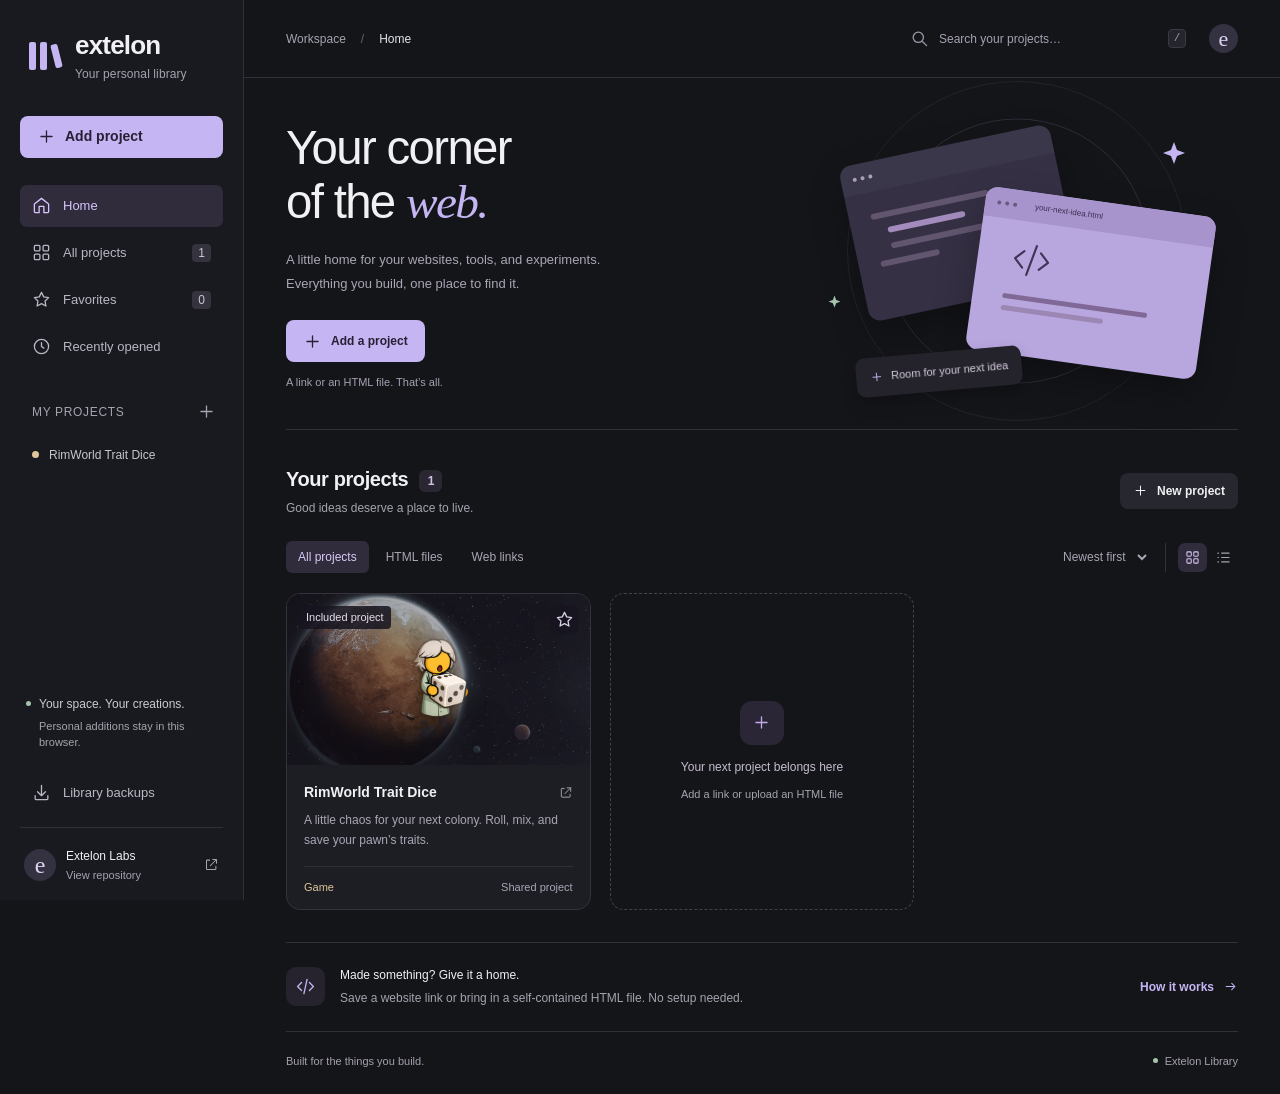
==== commit 47008157: "Build Extelon Library for static website projects" ====
--- a/index.html
+++ b/index.html
@@ -1,50 +1,94 @@
-<!DOCTYPE html>
+<!doctype html>
 <html lang="en">
 <head>
-  <meta charset="UTF-8" />
-  <meta name="viewport" content="width=device-width, initial-scale=1.0" />
-  <title>Extelon Labs</title>
-
-  <!-- Old share links (extelonlabs.github.io/#roll=...) now live on the dice page -->
-  <script>
-    if (location.hash.startsWith("#roll=")) location.replace("dice/" + location.hash);
-  </script>
-
-  <link rel="stylesheet" href="dice/styles.css" />
-  <link rel="icon" type="image/png" href="dice/images/pawn.png" />
-  <style>
-    .pages {
-      display: grid;
-      grid-template-columns: repeat(auto-fit, minmax(260px, 1fr));
-      gap: 20px;
-    }
-    .page-card {
-      display: block;
-      color: inherit;
-      text-decoration: none;
-      transition: transform .16s ease, border-color .16s ease;
-    }
-    .page-card:hover { transform: translateY(-3px); border-color: #64748b; }
-    .page-card h2 { margin-bottom: 6px; }
-  </style>
+  <meta charset="utf-8">
+  <meta name="viewport" content="width=device-width, initial-scale=1">
+  <meta name="theme-color" content="#141519">
+  <meta name="description" content="Your own corner of the web. A personal library for websites, experiments, and little things you build.">
+  <title>Extelon Library — Your corner of the web</title>
+  <link rel="icon" href="library/favicon.svg" type="image/svg+xml">
+  <link rel="stylesheet" href="library/styles.css">
+  <script type="module" src="library/app.js"></script>
 </head>
 <body>
-  <div class="wrap">
-    <section class="hero">
-      <h1>Extelon Labs</h1>
-      <p class="lead">Small tools and games. Pick one.</p>
-    </section>
-
-    <div class="pages">
-      <a class="panel page-card" href="dice/">
-        <h2>🎲 RimWorld Trait Dice Game</h2>
-        <p class="lead">Roll random RimWorld traits. Lock, reroll, save and share rolls.</p>
-      </a>
-      <a class="panel page-card" href="map-picker/">
-        <h2>🗺️ Battle Map Picker</h2>
-        <p class="lead">Browse battle sites on the Calradia map and pick road spots.</p>
-      </a>
+  <svg class="icon-definitions" xmlns="http://www.w3.org/2000/svg" aria-hidden="true"><defs>
+    <symbol id="i-grid" viewBox="0 0 24 24"><rect x="3" y="3" width="7" height="7" rx="1.5"/><rect x="14" y="3" width="7" height="7" rx="1.5"/><rect x="3" y="14" width="7" height="7" rx="1.5"/><rect x="14" y="14" width="7" height="7" rx="1.5"/></symbol>
+    <symbol id="i-home" viewBox="0 0 24 24"><path d="m3 10 9-7 9 7v10a1 1 0 0 1-1 1h-5v-8H9v8H4a1 1 0 0 1-1-1Z"/></symbol>
+    <symbol id="i-star" viewBox="0 0 24 24"><path d="m12 3 2.8 5.7 6.2.9-4.5 4.4 1.1 6.2-5.6-3-5.6 3 1.1-6.2L3 9.6l6.2-.9Z"/></symbol>
+    <symbol id="i-clock" viewBox="0 0 24 24"><circle cx="12" cy="12" r="9"/><path d="M12 7v5l3 2"/></symbol>
+    <symbol id="i-plus" viewBox="0 0 24 24"><path d="M12 5v14M5 12h14"/></symbol>
+    <symbol id="i-search" viewBox="0 0 24 24"><circle cx="10.5" cy="10.5" r="6.5"/><path d="m16 16 5 5"/></symbol>
+    <symbol id="i-arrow" viewBox="0 0 24 24"><path d="M5 12h14m-5-5 5 5-5 5"/></symbol>
+    <symbol id="i-external" viewBox="0 0 24 24"><path d="M14 4h6v6m0-6L10 14m-1-9H5a1 1 0 0 0-1 1v13a1 1 0 0 0 1 1h13a1 1 0 0 0 1-1v-4"/></symbol>
+    <symbol id="i-code" viewBox="0 0 24 24"><path d="m7 7-5 5 5 5m10-10 5 5-5 5m-3-14-4 18"/></symbol>
+    <symbol id="i-link" viewBox="0 0 24 24"><path d="m10 7 2-2a5 5 0 0 1 7 7l-2 2m-3 3-2 2a5 5 0 0 1-7-7l2-2m1 6 8-8"/></symbol>
+    <symbol id="i-upload" viewBox="0 0 24 24"><path d="M12 16V3m-5 5 5-5 5 5M4 15v5a1 1 0 0 0 1 1h14a1 1 0 0 0 1-1v-5"/></symbol>
+    <symbol id="i-download" viewBox="0 0 24 24"><path d="M12 3v13m-5-5 5 5 5-5M4 16v4a1 1 0 0 0 1 1h14a1 1 0 0 0 1-1v-4"/></symbol>
+    <symbol id="i-list" viewBox="0 0 24 24"><path d="M9 5h12M9 12h12M9 19h12M3 5h1M3 12h1M3 19h1"/></symbol>
+    <symbol id="i-close" viewBox="0 0 24 24"><path d="m6 6 12 12M6 18 18 6"/></symbol>
+    <symbol id="i-menu" viewBox="0 0 24 24"><path d="M4 6h16M4 12h16M4 18h16"/></symbol>
+    <symbol id="i-edit" viewBox="0 0 24 24"><path d="m15 4 5 5M4 20l1-6L16 3a2 2 0 0 1 3 0l2 2a2 2 0 0 1 0 3L10 19Z"/></symbol>
+    <symbol id="i-trash" viewBox="0 0 24 24"><path d="M3 6h18M9 6V3h6v3M5 6l1 15h12l1-15M10 10v7m4-7v7"/></symbol>
+    <symbol id="i-info" viewBox="0 0 24 24"><circle cx="12" cy="12" r="9"/><path d="M12 11v6m0-10v1"/></symbol>
+  </defs></svg>
+  <a class="skip-link" href="#main">Skip to library</a>
+  <button class="sidebar-scrim" id="sidebar-scrim" aria-label="Close navigation" hidden></button>
+  <aside class="sidebar" id="sidebar" aria-label="Library sidebar">
+    <a class="brand" href="#home" aria-label="Extelon Library home"><span class="brand-mark" aria-hidden="true"><i></i><i></i><i></i></span><span>extelon<span class="brand-sub">Your personal library</span></span></a>
+    <button class="primary sidebar-add" data-add><svg><use href="#i-plus"/></svg>Add project</button>
+    <nav class="primary-nav" aria-label="Library navigation">
+      <a href="#home" data-view="home" class="nav-item active" aria-current="page"><svg><use href="#i-home"/></svg>Home</a>
+      <a href="#all" data-view="all" class="nav-item"><svg><use href="#i-grid"/></svg>All projects<span id="all-count" class="nav-count">1</span></a>
+      <a href="#favorites" data-view="favorites" class="nav-item"><svg><use href="#i-star"/></svg>Favorites<span id="favorite-count" class="nav-count">0</span></a>
+      <a href="#recent" data-view="recent" class="nav-item"><svg><use href="#i-clock"/></svg>Recently opened</a>
+    </nav>
+    <div class="sidebar-project-heading"><h2>My projects</h2><button class="icon-button" data-add aria-label="Add a project"><svg><use href="#i-plus"/></svg></button></div>
+    <nav id="sidebar-projects" class="project-nav" aria-label="My projects"></nav>
+    <div class="sidebar-bottom">
+      <div class="local-note"><span class="status-dot"></span><span>Your space. Your creations.<small>Personal additions stay in this browser.</small></span></div>
+      <button class="nav-item" id="manage-library"><svg><use href="#i-download"/></svg>Library backups</button>
+      <a class="profile" href="https://github.com/extelonlabs/extelonlabs.github.io" target="_blank" rel="noopener noreferrer"><span class="avatar">e</span><span>Extelon Labs<small>View repository</small></span><svg><use href="#i-external"/></svg></a>
     </div>
+  </aside>
+  <div class="workspace">
+    <header class="topbar">
+      <div class="breadcrumb"><button class="icon-button mobile-menu" id="mobile-menu" aria-label="Open navigation" aria-expanded="false" aria-controls="sidebar"><svg><use href="#i-menu"/></svg></button><span>Workspace</span><span class="breadcrumb-slash">/</span><strong id="breadcrumb-title">Home</strong></div>
+      <label class="search-field"><svg><use href="#i-search"/></svg><input id="search" type="search" placeholder="Search your projects…" aria-label="Search projects"><kbd>/</kbd></label>
+      <span class="topbar-avatar" aria-label="Extelon Labs">e</span>
+    </header>
+    <main id="main" tabindex="-1">
+      <div id="storage-warning" class="notice" role="alert" hidden></div>
+      <section class="welcome" id="welcome">
+        <div class="welcome-copy"><h1>Your corner<br>of the <em>web.</em></h1><p>A little home for your websites, tools, and experiments.<br class="desktop-break"> Everything you build, one place to find it.</p><button class="primary" data-add><svg><use href="#i-plus"/></svg>Add a project</button><span class="welcome-hint">A link or an HTML file. That’s all.</span></div>
+        <div class="hero-art" aria-hidden="true"><div class="art-orbit orbit-one"></div><div class="art-orbit orbit-two"></div><div class="art-window window-back"><div class="art-window-bar"><span></span><span></span><span></span></div><div class="art-code"><i></i><i></i><i></i><i></i></div></div><div class="art-window window-front"><div class="art-window-bar"><span></span><span></span><span></span><b>your-next-idea.html</b></div><div class="art-page"><svg><use href="#i-code"/></svg><div class="art-lines"><i></i><i></i></div></div></div><div class="art-badge"><svg><use href="#i-plus"/></svg>Room for your next idea</div><svg class="art-spark spark-one" viewBox="0 0 24 24"><path d="m12 1 3 8 8 3-8 3-3 8-3-8-8-3 8-3Z"/></svg><svg class="art-spark spark-two" viewBox="0 0 24 24"><path d="m12 1 3 8 8 3-8 3-3 8-3-8-8-3 8-3Z"/></svg></div>
+      </section>
+      <section class="collection" aria-labelledby="collection-title">
+        <div class="section-heading"><div><h2 id="collection-title">Your projects <span id="result-count">1</span></h2><p id="collection-description">Good ideas deserve a place to live.</p></div><button class="subtle-button" data-add><svg><use href="#i-plus"/></svg>New project</button></div>
+        <div class="collection-toolbar"><div class="filter-tabs" role="group" aria-label="Filter project type"><button data-filter="all" class="selected" aria-pressed="true">All projects</button><button data-filter="html" aria-pressed="false">HTML files</button><button data-filter="link" aria-pressed="false">Web links</button></div><div class="view-controls"><label class="sort-label"><span class="sr-only">Sort projects</span><select id="sort"><option value="newest">Newest first</option><option value="name">Name A–Z</option><option value="recent">Last opened</option></select></label><div class="layout-toggle" role="group" aria-label="Project layout"><button class="icon-button selected" data-layout="grid" aria-label="Grid view" aria-pressed="true"><svg><use href="#i-grid"/></svg></button><button class="icon-button" data-layout="list" aria-label="List view" aria-pressed="false"><svg><use href="#i-list"/></svg></button></div></div></div>
+        <div id="project-grid" class="project-grid" aria-busy="true"><p class="loading">Opening your library…</p></div>
+        <div id="empty-state" class="empty-state" hidden><span class="empty-icon"><svg><use href="#i-search"/></svg></span><h3 id="empty-title">No projects found</h3><p id="empty-description">Try a different name or clear your filters.</p><button class="secondary" id="empty-action">Clear filters</button></div>
+      </section>
+      <section class="library-tip" id="library-tip"><span class="tip-icon"><svg><use href="#i-code"/></svg></span><div><h3>Made something? Give it a home.</h3><p>Save a website link or bring in a self-contained HTML file. No setup needed.</p></div><button class="text-button" id="how-it-works">How it works<svg><use href="#i-arrow"/></svg></button></section>
+      <footer class="page-footer"><span>Built for the things you build.</span><span><span class="status-dot"></span>Extelon Library</span></footer>
+    </main>
   </div>
+  <dialog id="project-dialog" class="dialog" aria-labelledby="project-dialog-title">
+    <div class="dialog-heading"><div><h2 id="project-dialog-title">A new addition.</h2><p>Give your next project a place in the library.</p></div><button class="icon-button" data-close="project-dialog" aria-label="Close project form"><svg><use href="#i-close"/></svg></button></div>
+    <form id="project-form">
+      <div class="source-tabs" role="group" aria-label="Project source"><button type="button" data-source="link" class="selected" aria-pressed="true"><svg><use href="#i-link"/></svg>Website link</button><button type="button" data-source="html" aria-pressed="false"><svg><use href="#i-upload"/></svg>HTML file</button></div>
+      <div id="url-field" class="field"><label for="project-url">Website URL</label><input type="url" id="project-url" placeholder="https://your-website.com" maxlength="2048" required></div>
+      <div id="upload-field" class="field" hidden><label class="file-drop" id="file-drop" for="project-file"><svg><use href="#i-upload"/></svg><strong id="file-label">Choose an HTML file</strong><span>or drag it here · .html or .htm · up to 10 MB</span><input type="file" id="project-file" accept=".html,.htm,text/html"></label><p class="field-hint">Use a single file with its CSS and JavaScript included. Files stay in this browser and open in an isolated preview.</p></div>
+      <div class="field"><label for="project-title">Project name</label><input id="project-title" maxlength="100" placeholder="Something worth keeping" required></div>
+      <div class="field"><label for="project-description">Description <span>optional</span></label><textarea id="project-description" rows="2" maxlength="300" placeholder="A little about this project…"></textarea></div>
+      <div class="form-row"><div class="field"><label for="project-category">Category</label><select id="project-category"><option>Website</option><option>Tool</option><option>Game</option><option>Experiment</option><option>Portfolio</option></select></div><div class="field"><label for="project-color">Cover color</label><select id="project-color"><option value="violet">Violet</option><option value="green">Sage</option><option value="amber">Amber</option><option value="blue">Blue</option><option value="rose">Rose</option></select></div></div>
+      <p class="form-error" id="form-error" role="alert" hidden></p>
+      <div class="dialog-footer"><span><svg><use href="#i-info"/></svg>Saved in this browser</span><button type="submit" class="primary" id="save-project">Add to library<svg><use href="#i-arrow"/></svg></button></div>
+    </form>
+  </dialog>
+  <dialog id="library-dialog" class="dialog" aria-labelledby="library-dialog-title"><div class="dialog-heading"><div><h2 id="library-dialog-title">Make yourself at home.</h2><p>A small library, without the extra work.</p></div><button class="icon-button" data-close="library-dialog" aria-label="Close library information"><svg><use href="#i-close"/></svg></button></div><div class="help-items"><div><svg><use href="#i-link"/></svg><section><h3>Keep your favorite corners of the web</h3><p>Add a link to any website and open it in a new tab, right from your library.</p></section></div><div><svg><use href="#i-code"/></svg><section><h3>Bring your own HTML</h3><p>Upload a self-contained HTML file with embedded styles and scripts. It opens in an isolated preview. Browser storage, popups, and separate local assets aren’t available inside that preview.</p></section></div><div><svg><use href="#i-download"/></svg><section><h3>Your library lives in this browser</h3><p>Links, uploads, and favorites stay on this device. Download a backup before clearing browser data, or to move your library to another browser. Backups include your uploaded files.</p></section></div></div><div class="backup-actions"><button class="secondary" id="export-library"><svg><use href="#i-download"/></svg>Download backup</button><label class="secondary import-button" for="import-file"><svg><use href="#i-upload"/></svg>Restore backup<input type="file" id="import-file" accept=".json,application/json"></label></div><p class="field-hint">Restore adds missing projects and updates matching ones. Shared projects are managed in the repository’s <code>library/projects.js</code>.</p><p id="backup-status" role="status" class="field-hint"></p></dialog>
+  <dialog id="preview-dialog" class="preview-dialog" aria-labelledby="preview-title"><div class="preview-bar"><div><span class="file-type"><svg><use href="#i-code"/></svg></span><h2 id="preview-title">Project preview</h2><span class="preview-label">Isolated preview</span></div><div><button class="secondary" id="download-html"><svg><use href="#i-download"/></svg><span>Download HTML</span></button><button class="icon-button" data-close="preview-dialog" aria-label="Close project preview"><svg><use href="#i-close"/></svg></button></div></div><iframe id="project-preview" title="Uploaded HTML project" sandbox="allow-scripts allow-forms" referrerpolicy="no-referrer"></iframe></dialog>
+  <dialog id="delete-dialog" class="dialog small-dialog" aria-labelledby="delete-title"><div class="dialog-heading"><h2 id="delete-title">Remove this project?</h2><button class="icon-button" data-close="delete-dialog" aria-label="Cancel removal"><svg><use href="#i-close"/></svg></button></div><p id="delete-description">This removes the project from this browser’s library.</p><div class="confirm-actions"><button class="secondary" data-close="delete-dialog">Keep project</button><button class="danger" id="confirm-delete">Remove project</button></div></dialog>
+  <div id="toast" class="toast" role="status" hidden></div>
+  <noscript><div class="noscript">Enable JavaScript to use your library. You can still <a href="projects/rimworld/">open the RimWorld Trait Dice Game</a>.</div></noscript>
 </body>
 </html>
--- a/library/styles.css
+++ b/library/styles.css
@@ -0,0 +1,338 @@
+:root {
+  color-scheme: dark;
+  --bg: #141519;
+  --sidebar: #191a1f;
+  --panel: #1d1e24;
+  --raised: #26272f;
+  --line: #303138;
+  --text: #f1f0f3;
+  --muted: #a4a3af;
+  --accent: #c6b5f3;
+  --accent-ink: #272034;
+  --green: #a6c3b0;
+  --radius: 14px;
+  font-family: "Segoe UI", -apple-system, BlinkMacSystemFont, sans-serif;
+  font-synthesis: none;
+}
+* { box-sizing: border-box; }
+body { margin: 0; background: var(--bg); color: var(--text); font-size: 14px; line-height: 1.5; }
+button, input, textarea, select { font: inherit; }
+button, a, input, select, textarea { -webkit-tap-highlight-color: transparent; }
+button, a, label.import-button { touch-action: manipulation; }
+button { cursor: pointer; }
+button, a { color: inherit; }
+button { border: 0; }
+a { text-decoration: none; text-underline-offset: 4px; }
+svg { width: 19px; height: 19px; fill: none; stroke: currentColor; stroke-width: 1.65; stroke-linecap: round; stroke-linejoin: round; flex-shrink: 0; }
+.icon-definitions { position: absolute; width: 0; height: 0; overflow: hidden; }
+h1, h2, h3, p { margin: 0; }
+button, a, input, textarea, select { outline-offset: 4px; }
+:focus-visible { outline: 2px solid var(--accent); }
+::selection { background: #c6b5f3; color: #19151f; }
+input, textarea { caret-color: var(--accent); }
+* { scrollbar-width: thin; scrollbar-color: #51505e transparent; }
+[hidden] { display: none !important; }
+.sr-only { position: absolute; width: 1px; height: 1px; padding: 0; overflow: hidden; clip: rect(0,0,0,0); white-space: nowrap; }
+.skip-link { position: fixed; top: -80px; left: 16px; z-index: 100; padding: 12px 20px; background: var(--accent); color: var(--accent-ink); border-radius: 8px; }
+.skip-link:focus { top: 12px; }
+.primary, .secondary, .subtle-button, .text-button, .danger { display: inline-flex; align-items: center; justify-content: center; gap: 9px; min-height: 42px; padding: 10px 17px; border-radius: 8px; font-weight: 600; transition: background .18s, color .18s; }
+.primary { background: var(--accent); color: var(--accent-ink); }
+.primary:hover { background: #d4c6f8; }
+.secondary, .subtle-button { background: var(--raised); color: var(--text); }
+.secondary:hover, .subtle-button:hover { background: #34353e; }
+.text-button { background: transparent; color: var(--accent); padding: 8px 0; }
+.text-button:hover { color: #e2d6ff; }
+.danger { background: #bb4b58; color: #fff; }
+.danger:hover { background: #bd4554; }
+button:disabled { opacity: .45; cursor: not-allowed; }
+.icon-button { width: 34px; height: 34px; display: inline-flex; align-items: center; justify-content: center; border-radius: 7px; background: transparent; color: var(--muted); flex-shrink: 0; }
+.icon-button:hover { background: var(--raised); color: var(--text); }
+.sidebar { position: fixed; inset: 0 auto 0 0; width: 244px; display: flex; flex-direction: column; background: var(--sidebar); border-right: 1px solid var(--line); padding: 31px 20px 17px; z-index: 20; }
+.brand { display: flex; align-items: center; gap: 12px; padding: 0 9px; margin-bottom: 35px; font-size: 26px; letter-spacing: -.8px; font-weight: 650; line-height: 1.1; }
+.brand-sub { display: block; color: var(--muted); font-size: 12px; letter-spacing: .1px; font-weight: 400; margin-top: 8px; }
+.brand-mark { width: 34px; height: 34px; display: flex; align-items: center; gap: 4px; }
+.brand-mark i { display: block; width: 7px; height: 28px; border-radius: 2px; background: var(--accent); }
+.brand-mark i:last-child { transform: rotate(-14deg); height: 24px; margin-left: 2px; }
+.sidebar-add { justify-content: flex-start; padding-left: 17px; width: 100%; margin-bottom: 27px; }
+.primary-nav { display: grid; gap: 5px; }
+.nav-item { display: flex; align-items: center; gap: 12px; min-height: 42px; padding: 10px 12px; border-radius: 7px; color: #b9b7c4; background: transparent; font-size: 13px; text-align: left; width: 100%; }
+.nav-item.active { background: #302c3c; color: #d5c5fc; }
+.nav-item:hover { background: #26262f; color: var(--text); }
+.nav-item.active:hover { background: #393346; }
+.nav-count { margin-left: auto; font-size: 12px; color: #cbc6d7; background: #34333e; padding: 0 6px; border-radius: 4px; font-variant-numeric: tabular-nums; }
+.sidebar-project-heading { display: flex; justify-content: space-between; align-items: center; margin: 27px 0 8px; padding-left: 12px; }
+.sidebar-project-heading h2 { font-size: 12px; letter-spacing: .055em; color: var(--muted); font-weight: 500; text-transform: uppercase; }
+.project-nav { flex: 1; overflow-y: auto; min-height: 60px; }
+.project-nav a, .project-nav button { display: flex; gap: 10px; width: 100%; align-items: center; text-align: left; padding: 9px 12px; background: transparent; font-size: 12px; border-radius: 7px; color: #c7c5cf; }
+.project-nav a:hover, .project-nav button:hover { background: var(--raised); }
+.project-nav .project-name { text-overflow: ellipsis; overflow: hidden; white-space: nowrap; }
+.project-dot { width: 7px; height: 7px; border-radius: 50%; background: var(--cover-ink, var(--accent)); flex-shrink: 0; }
+.sidebar-bottom { padding-top: 24px; }
+.local-note { display: flex; gap: 8px; align-items: flex-start; margin: 0 6px 21px; color: #ccc9d2; font-size: 12px; }
+.status-dot { display: inline-block; width: 5px; height: 5px; flex-shrink: 0; background: var(--green); border-radius: 50%; }
+.local-note .status-dot { margin-top: 6px; }
+.local-note small { display: block; font-size: 11px; color: var(--muted); margin-top: 5px; }
+.profile { display: flex; align-items: center; gap: 10px; padding: 19px 4px 0; border-top: 1px solid var(--line); margin-top: 13px; font-size: 12px; }
+.profile > svg { margin-left: auto; width: 15px; color: var(--muted); }
+.profile small { display: block; font-size: 11px; color: var(--muted); margin-top: 2px; }
+.avatar, .topbar-avatar { display: inline-flex; align-items: center; justify-content: center; width: 32px; height: 32px; border-radius: 50%; background: #343140; color: #ded3f4; font-family: Georgia, serif; font-size: 24px; flex-shrink: 0; }
+.workspace { margin-left: 244px; }
+.topbar { height: 78px; display: flex; align-items: center; gap: 23px; padding: 0 42px; border-bottom: 1px solid var(--line); }
+.breadcrumb { display: flex; align-items: center; gap: 15px; color: var(--muted); font-size: 12px; white-space: nowrap; }
+.breadcrumb strong { color: #e5e1ec; font-weight: 500; }
+.breadcrumb-slash { color: #66636f; }
+.search-field { display: flex; align-items: center; gap: 10px; margin-left: auto; width: 276px; color: #9c98a8; }
+.search-field input { background: transparent; border: none; width: 100%; min-width: 0; color: var(--text); font-size: 12px; padding: 8px 0; }
+input::placeholder, textarea::placeholder { color: #a6a1b2; opacity: 1; }
+.search-field kbd { background: #25252d; border: 1px solid #3b3944; border-radius: 4px; width: 22px; text-align: center; font-size: 11px; }
+.topbar-avatar { width: 29px; height: 29px; font-size: 22px; }
+.mobile-menu { display: none; }
+main { padding: 43px 42px 0; max-width: 1540px; margin: auto; }
+.welcome { position: relative; display: grid; grid-template-columns: 1.15fr 1fr; align-items: center; min-height: 308px; padding: 0 0 38px; margin-bottom: 34px; border-bottom: 1px solid var(--line); }
+.welcome h1 { font-size: clamp(40px, 3.7vw, 60px); line-height: 1.13; letter-spacing: -.035em; font-weight: 500; }
+.welcome h1 em { font-family: Georgia, "Times New Roman", serif; font-weight: 400; color: var(--accent); }
+.welcome-copy > p { margin-top: 19px; color: #aaa6b6; line-height: 1.85; font-size: 13px; max-width: 430px; }
+.welcome-copy > .primary { margin-top: 24px; font-size: 12px; }
+.welcome-hint { display: block; font-size: 11px; color: #a5a0b2; margin-top: 12px; }
+.hero-art { position: relative; min-height: 270px; max-width: 400px; width: 100%; justify-self: center; }
+.art-orbit { position: absolute; width: 265px; height: 265px; border: 1px solid #302c3a; border-radius: 50%; left: 50%; top: 48%; transform: translate(-50%, -50%); }
+.orbit-two { width: 340px; height: 340px; border-color: #24232b; }
+.art-window { position: absolute; border-radius: 12px; overflow: hidden; box-shadow: 0 17px 36px #0004; }
+.window-back { width: 215px; height: 158px; background: #353044; top: 23px; left: 35px; transform: rotate(-12deg); }
+.art-window-bar { height: 30px; display: flex; align-items: center; gap: 4px; padding: 0 12px; background: #ffffff08; }
+.art-window-bar > span { width: 4px; height: 4px; border-radius: 50%; background: #aaa0b8; }
+.art-window-bar b { font-size: 8px; font-weight: 400; color: #d1c3e4; margin-left: 14px; }
+.art-code { padding: 22px; display: grid; gap: 10px; }
+.art-code i { height: 6px; width: 70%; background: #62556f; border-radius: 4px; }
+.art-code i:nth-child(2) { width: 46%; background: #a38bbd; margin-left: 14px; }
+.art-code i:nth-child(3) { width: 62%; margin-left: 14px; }
+.art-code i:last-child { width: 35%; }
+.window-front { top: 80px; right: 10px; width: 232px; height: 164px; background: #b8a6df; transform: rotate(8deg); }
+.window-front .art-window-bar { background: #a894cc; }
+.window-front .art-window-bar span { background: #6a587f; }
+.window-front .art-window-bar b { color: #3b2d51; }
+.art-page { padding: 18px 30px; }
+.art-page > svg { width: 48px; height: 40px; color: #433359; stroke-width: 1.3; }
+.art-lines { display: grid; gap: 7px; margin-top: 10px; }
+.art-lines i { display: block; width: 85%; height: 5px; background: #806996; border-radius: 4px; }
+.art-lines i:last-child { width: 60%; background: #9b86b4; }
+.art-badge { position: absolute; bottom: 0; left: 39px; display: flex; align-items: center; gap: 8px; padding: 10px 14px; border-radius: 9px; background: #24232b; color: #d4cadd; font-size: 11px; transform: rotate(-5deg); box-shadow: 0 8px 16px #0003; }
+.art-badge svg { width: 13px; color: var(--accent); }
+.art-spark { position: absolute; fill: var(--accent); stroke: none; }
+.spark-one { width: 24px; height: 24px; top: 20px; right: 31px; }
+.spark-two { width: 13px; height: 13px; top: 174px; left: 11px; fill: #a6c3b0; }
+.section-heading { display: flex; justify-content: space-between; gap: 20px; align-items: center; margin-bottom: 24px; }
+.section-heading h2 { font-size: 20px; letter-spacing: -.4px; font-weight: 550; }
+#result-count { display: inline-flex; align-items: center; justify-content: center; background: #2a2733; color: #cfc2e3; min-width: 23px; height: 22px; padding: 0 6px; font-size: 12px; vertical-align: middle; border-radius: 6px; margin-left: 6px; font-variant-numeric: tabular-nums; }
+.section-heading p { font-size: 12px; color: var(--muted); margin-top: 5px; }
+.subtle-button { min-height: 36px; font-size: 12px; padding: 8px 13px; }
+.subtle-button svg { width: 15px; }
+.collection-toolbar { display: flex; align-items: center; justify-content: space-between; gap: 10px; margin-bottom: 20px; }
+.filter-tabs { display: flex; gap: 5px; }
+.filter-tabs button { padding: 7px 12px; border-radius: 6px; background: transparent; color: #aaa5b5; font-size: 12px; }
+.filter-tabs button.selected { background: #302c3b; color: #d9c9f7; }
+.filter-tabs button:hover { background: #25242d; }
+.view-controls { display: flex; gap: 15px; align-items: center; }
+.sort-label select { border: none; background: transparent; color: #aaa5b5; font-size: 12px; padding: 6px 4px; }
+.sort-label option { background: var(--panel); }
+.layout-toggle { display: flex; gap: 2px; border-left: 1px solid var(--line); padding-left: 12px; }
+.layout-toggle .icon-button { width: 29px; height: 29px; }
+.layout-toggle svg { width: 15px; height: 15px; }
+.layout-toggle .selected { background: #302c3b; color: #d7c5f4; }
+.project-grid { display: grid; grid-template-columns: repeat(3, minmax(0, 1fr)); gap: 19px; }
+.project-card { min-width: 0; overflow: hidden; background: var(--panel); border: 1px solid #34323c; border-radius: var(--radius); transition: border-color .2s; }
+.project-card:hover { border-color: #6a5c7a; }
+.card-cover { position: relative; display: flex; justify-content: center; align-items: center; height: 171px; background: var(--cover, #322b43); overflow: hidden; }
+.card-cover > a, .card-cover > button { position: absolute; inset: 0; background: transparent; z-index: 1; }
+.card-cover > a:focus-visible, .card-cover > button:focus-visible { outline-offset: -5px; border-radius: 10px; }
+.cover-art { color: var(--cover-ink, #cdb8f2); display: flex; align-items: center; justify-content: center; width: 94px; height: 94px; border: 1px solid currentColor; border-radius: 22px; transform: rotate(-8deg); opacity: .7; }
+.cover-art svg { width: 43px; height: 43px; stroke-width: 1.1; transform: rotate(8deg); }
+.cover-name { position: absolute; left: 15px; bottom: 12px; color: var(--cover-ink, #cdb8f2); font-size: 11px; opacity: .85; max-width: calc(100% - 80px); overflow: hidden; white-space: nowrap; text-overflow: ellipsis; }
+.cover-rimworld { background: #684739 url('../images/mars-background.jpg') center 45% / cover; }
+.cover-rimworld::before { content: ''; position: absolute; inset: 0; background: #27192555; }
+.rimworld-pawn { height: 130px; max-width: 60%; object-fit: contain; position: relative; filter: drop-shadow(0 9px 10px #0006); }
+.card-cover .favorite-button { position: absolute; inset: 11px 11px auto auto; z-index: 2; width: 29px; height: 29px; background: #17151fd9; color: #d9d1e4; border-radius: 7px; }
+.favorite-button.is-favorite { color: #e5c375; }
+.favorite-button.is-favorite svg { fill: #e5c375; }
+.cover-badge { position: absolute; z-index: 2; left: 12px; top: 12px; background: #17151fd9; padding: 3px 7px; color: #e7ddec; font-size: 11px; border-radius: 4px; pointer-events: none; }
+.card-body { padding: 17px 17px 13px; }
+.card-title { display: flex; justify-content: space-between; align-items: center; gap: 12px; }
+.card-title h3 { font-size: 14px; font-weight: 550; overflow-wrap: anywhere; }
+.card-title a, .card-title button { text-align: left; padding: 0; background: none; }
+.card-title a:hover, .card-title button:hover { color: var(--accent); }
+.card-title > svg { width: 14px; color: var(--muted); }
+.card-description { margin-top: 8px; color: #aaa5b4; font-size: 12px; line-height: 1.65; min-height: 37px; display: -webkit-box; -webkit-line-clamp: 2; -webkit-box-orient: vertical; overflow: hidden; overflow-wrap: anywhere; }
+.card-meta { display: flex; align-items: center; gap: 8px; margin-top: 15px; padding-top: 12px; border-top: 1px solid var(--line); min-height: 30px; }
+.category-label { font-size: 11px; color: var(--cover-ink, #cdb8f2); }
+.project-location { font-size: 11px; color: #aaa5b4; margin-left: auto; }
+.card-actions { display: flex; gap: 2px; }
+.card-actions .icon-button { width: 27px; height: 27px; }
+.card-actions svg { width: 13px; height: 13px; }
+.add-card { display: flex; flex-direction: column; justify-content: center; align-items: center; gap: 10px; min-height: 310px; border: 1px dashed #44404f; border-radius: var(--radius); background: transparent; color: #c4bdd0; padding: 25px; }
+.add-card:hover { background: #211e2a; border-color: #9a87b7; }
+.add-card-icon { display: flex; justify-content: center; align-items: center; width: 44px; height: 44px; background: #2b2636; border-radius: 12px; color: #c2ace7; margin-bottom: 3px; }
+.add-card strong { font-size: 12px; font-weight: 500; }
+.add-card small { font-size: 11px; color: var(--muted); }
+.project-grid.list-layout { grid-template-columns: 1fr; gap: 10px; }
+.list-layout .project-card { display: flex; }
+.list-layout .card-cover { width: 150px; height: auto; min-height: 145px; flex-shrink: 0; }
+.list-layout .card-body { flex: 1; min-width: 0; }
+.list-layout .card-description { min-height: 0; }
+.list-layout .card-meta { margin-top: 10px; }
+.list-layout .add-card { min-height: 65px; flex-direction: row; }
+.list-layout .add-card-icon { width: 30px; height: 30px; margin: 0; }
+.list-layout .rimworld-pawn { height: 100px; }
+.library-tip { margin-top: 32px; padding: 23px 0; display: flex; gap: 15px; align-items: center; border-top: 1px solid var(--line); border-bottom: 1px solid var(--line); }
+.tip-icon { width: 39px; height: 39px; border-radius: 10px; background: #26232f; color: var(--accent); display: flex; align-items: center; justify-content: center; flex-shrink: 0; }
+.library-tip h3 { font-size: 12px; font-weight: 500; }
+.library-tip p { font-size: 12px; color: var(--muted); margin-top: 5px; }
+.library-tip .text-button { margin-left: auto; font-size: 12px; white-space: nowrap; }
+.library-tip .text-button svg { width: 15px; }
+.page-footer { display: flex; justify-content: space-between; gap: 15px; padding: 21px 0 25px; color: #a5a0af; font-size: 11px; }
+.page-footer > span:last-child { display: flex; align-items: center; gap: 7px; }
+.empty-state { text-align: center; padding: 50px 20px 60px; }
+.empty-icon { display: inline-flex; padding: 14px; border-radius: 50%; background: #292531; color: var(--accent); margin-bottom: 15px; }
+.empty-state h3 { font-size: 19px; font-weight: 500; }
+.empty-state p { color: var(--muted); margin: 10px 0 20px; }
+.loading { color: var(--muted); padding: 35px 0; }
+.notice, .noscript { padding: 16px; background: #493525; color: #f3d8b0; border-radius: 8px; margin-bottom: 20px; }
+.noscript { position: fixed; inset: auto 20px 20px; z-index: 40; }
+.noscript a { text-decoration: underline; }
+.dialog { width: min(540px, calc(100% - 32px)); max-height: calc(100dvh - 40px); margin: auto; padding: 28px; background: #202027; color: var(--text); border: 1px solid #494250; border-radius: 16px; box-shadow: 0 20px 80px #0006; overflow: auto; }
+dialog::backdrop { background: #08080cbb; }
+.dialog-heading { display: flex; justify-content: space-between; align-items: flex-start; gap: 16px; margin-bottom: 24px; }
+.dialog-heading h2 { font-size: 25px; font-weight: 500; letter-spacing: -.7px; }
+.dialog-heading p { margin-top: 7px; font-size: 12px; color: var(--muted); }
+.dialog-heading .icon-button { margin: -6px -8px 0 0; }
+.source-tabs { display: flex; gap: 6px; background: #17171d; border-radius: 9px; padding: 4px; margin-bottom: 24px; }
+.source-tabs button { width: 50%; display: flex; justify-content: center; align-items: center; gap: 9px; padding: 10px; border-radius: 6px; background: transparent; color: var(--muted); font-size: 12px; }
+.source-tabs button.selected { background: #393044; color: #dfcdf7; }
+.source-tabs svg { width: 16px; height: 16px; }
+.field { margin-bottom: 18px; }
+.field > label:not(.file-drop) { display: block; font-size: 12px; margin-bottom: 8px; }
+.field label > span { color: var(--muted); font-weight: 400; font-size: 12px; margin-left: 4px; }
+.field input:not([type=file]), .field textarea, .field select { display: block; width: 100%; background: #19191f; color: var(--text); border: 1px solid #49424f; border-radius: 7px; padding: 10px 12px; font-size: 12px; }
+.field textarea { resize: vertical; min-height: 70px; }
+.form-row { display: flex; gap: 18px; }
+.form-row .field { width: 50%; }
+.file-drop { position: relative; display: flex; flex-direction: column; align-items: center; gap: 10px; padding: 25px 15px; background: #292332; border: 1px dashed #8d76a9; border-radius: 10px; cursor: pointer; text-align: center; }
+.file-drop:hover, .file-drop.dragging { background: #393047; }
+.file-drop > svg { width: 25px; height: 25px; color: var(--accent); }
+.file-drop strong { font-size: 13px; font-weight: 500; overflow-wrap: anywhere; max-width: 100%; }
+.file-drop input, .import-button input { position: absolute; inset: 0; opacity: 0; width: 100%; height: 100%; cursor: pointer; }
+.file-drop:focus-within, .import-button:focus-within { outline: 2px solid var(--accent); outline-offset: 4px; }
+.field-hint { font-size: 12px; color: #b4acbd; line-height: 1.7; margin-top: 10px; }
+.form-error { color: #ffb3bc; background: #452731; padding: 12px; border-radius: 8px; font-size: 12px; margin-bottom: 15px; }
+.dialog-footer { display: flex; align-items: center; justify-content: space-between; gap: 12px; padding-top: 17px; border-top: 1px solid var(--line); }
+.dialog-footer > span { color: var(--muted); font-size: 11px; display: flex; align-items: center; gap: 6px; }
+.dialog-footer > span svg { width: 13px; }
+.dialog-footer .primary { font-size: 12px; }
+.help-items { display: grid; gap: 25px; margin-bottom: 28px; }
+.help-items > div { display: flex; gap: 15px; }
+.help-items > div > svg { color: var(--accent); margin-top: 3px; }
+.help-items h3 { font-size: 13px; font-weight: 500; }
+.help-items p { font-size: 12px; line-height: 1.75; color: #b4adbd; margin-top: 6px; }
+.backup-actions { display: flex; gap: 10px; flex-wrap: wrap; }
+.backup-actions .secondary { font-size: 12px; }
+.import-button { position: relative; cursor: pointer; }
+.preview-dialog { width: calc(100% - 40px); max-width: 1600px; height: calc(100dvh - 40px); max-height: none; background: var(--panel); color: var(--text); padding: 0; border: 1px solid #554762; border-radius: 12px; overflow: hidden; }
+.preview-dialog[open] { display: flex; flex-direction: column; }
+.preview-bar { min-height: 65px; padding: 12px 18px; display: flex; justify-content: space-between; align-items: center; gap: 16px; border-bottom: 1px solid var(--line); }
+.preview-bar > div { display: flex; align-items: center; gap: 14px; min-width: 0; }
+.preview-bar h2 { font-size: 14px; font-weight: 500; overflow: hidden; text-overflow: ellipsis; white-space: nowrap; }
+.preview-bar .secondary { font-size: 12px; min-height: 34px; padding: 6px 10px; white-space: nowrap; }
+.preview-label { color: var(--muted); font-size: 11px; white-space: nowrap; }
+.file-type { color: var(--accent); display: flex; }
+#project-preview { width: 100%; flex: 1; border: 0; background: white; }
+.small-dialog { max-width: 420px; }
+.small-dialog .dialog-heading h2 { font-size: 21px; }
+.small-dialog > p { color: var(--muted); overflow-wrap: anywhere; }
+.confirm-actions { display: flex; justify-content: flex-end; gap: 10px; margin-top: 25px; }
+.toast { position: fixed; bottom: 24px; left: calc(50% + 122px); transform: translateX(-50%); padding: 13px 22px; background: #d2c3e9; color: #272033; font-size: 12px; border-radius: 9px; box-shadow: 0 8px 30px #0005; z-index: 100; max-width: calc(100% - 40px); }
+.color-violet { --cover: #352c46; --cover-ink: #cfb9f3; }
+.color-green { --cover: #253c36; --cover-ink: #b3d3bb; }
+.color-amber { --cover: #493b2a; --cover-ink: #dfc599; }
+.color-blue { --cover: #26394a; --cover-ink: #a8cce9; }
+.color-rose { --cover: #472f3e; --cover-ink: #e3b6cb; }
+@media (prefers-reduced-motion: no-preference) {
+  .hero-art { animation: arrive .75s cubic-bezier(.16,1,.3,1) both; }
+  @keyframes arrive { from { transform: translateY(8px); filter: blur(2px); } to { transform: translateY(0); filter: blur(0); } }
+}
+@media (min-width: 1600px) { .project-grid { grid-template-columns: repeat(4, minmax(0, 1fr)); } }
+@media (max-width: 1150px) {
+  .sidebar { width: 220px; padding-right: 15px; padding-left: 15px; }
+  .workspace { margin-left: 220px; }
+  .topbar { padding: 0 28px; }
+  main { padding: 32px 28px 0; }
+  .welcome h1 { font-size: 45px; }
+  .hero-art { transform: scale(.85); transform-origin: center right; }
+  .project-grid { grid-template-columns: repeat(2, minmax(0,1fr)); }
+  .welcome-hint { font-size: 11px; }
+  .toast { left: calc(50% + 110px); }
+  .local-note { font-size: 11px; }
+  .local-note small { font-size: 11px; }
+  .library-tip { flex-wrap: wrap; }
+  .library-tip .text-button { margin-left: 54px; margin-top: -10px; }
+}
+@media (max-width: 850px) {
+  .sidebar { width: 244px; transform: translateX(-100%); visibility: hidden; }
+  .sidebar.open { transform: translateX(0); visibility: visible; }
+  .sidebar-scrim { position: fixed; inset: 0; z-index: 19; background: #07070baa; }
+  .workspace { margin-left: 0; }
+  .mobile-menu { display: inline-flex; }
+  .topbar { height: 65px; gap: 15px; }
+  .breadcrumb { gap: 9px; }
+  .breadcrumb > span:not(.breadcrumb-slash) { display: none; }
+  .breadcrumb-slash { display: none; }
+  .search-field { width: 250px; }
+  .toast { left: 50%; }
+}
+@media (max-width: 570px) {
+  main { padding: 26px 20px 0; }
+  .topbar { padding: 0 14px; gap: 13px; }
+  .topbar-avatar { display: none; }
+  .search-field { width: 180px; }
+  .search-field input { font-size: 12px; }
+  .search-field kbd { display: none; }
+  .welcome { grid-template-columns: 1fr; min-height: 0; padding-bottom: 28px; margin-bottom: 26px; }
+  .welcome h1 { font-size: 43px; }
+  .welcome-copy > p { font-size: 12px; max-width: 310px; }
+  .welcome-hint { display: inline-block; margin-left: 11px; max-width: 104px; vertical-align: middle; line-height: 1.7; }
+  .hero-art { display: none; }
+  .desktop-break { display: none; }
+  .section-heading { gap: 10px; }
+  .section-heading h2 { font-size: 19px; }
+  .section-heading p { font-size: 12px; }
+  .subtle-button { font-size: 11px; gap: 5px; padding: 8px; }
+  .collection-toolbar { flex-wrap: wrap; gap: 16px; }
+  .filter-tabs { gap: 3px; }
+  .filter-tabs button { padding: 7px 10px; }
+  .view-controls { width: 100%; justify-content: space-between; }
+  .project-grid { grid-template-columns: 1fr; }
+  .card-cover { height: 193px; }
+  .card-title h3 { font-size: 15px; }
+  .card-description { font-size: 12px; min-height: 0; }
+  .add-card { min-height: 160px; }
+  .library-tip { padding: 23px 0; gap: 12px; align-items: flex-start; }
+  .library-tip > div { flex: 1; }
+  .library-tip p { line-height: 1.7; }
+  .library-tip .text-button { margin: 0 0 0 51px; }
+  .page-footer { font-size: 11px; }
+  .dialog { padding: 22px; }
+  .dialog-heading h2 { font-size: 23px; }
+  .dialog-footer { flex-wrap: wrap; }
+  .dialog-footer > span { width: 100%; }
+  .dialog-footer .primary { width: 100%; }
+  .preview-dialog { width: calc(100% - 12px); height: calc(100dvh - 12px); }
+  .preview-label, .preview-bar .secondary span, .file-type { display: none; }
+  .preview-bar { padding: 10px; }
+  .preview-bar > div { gap: 8px; }
+  .list-layout .card-cover { width: 78px; }
+  .list-layout .card-cover .favorite-button { inset: 8px 8px auto auto; }
+  .list-layout .cover-badge, .list-layout .cover-name { display: none; }
+  .list-layout .cover-art { width: 50px; height: 50px; border-radius: 12px; }
+  .list-layout .cover-art svg { width: 26px; }
+  .list-layout .card-body { padding: 12px; }
+  .list-layout .project-location { display: none; }
+  .list-layout .add-card { flex-wrap: wrap; padding: 15px; gap: 8px; }
+}
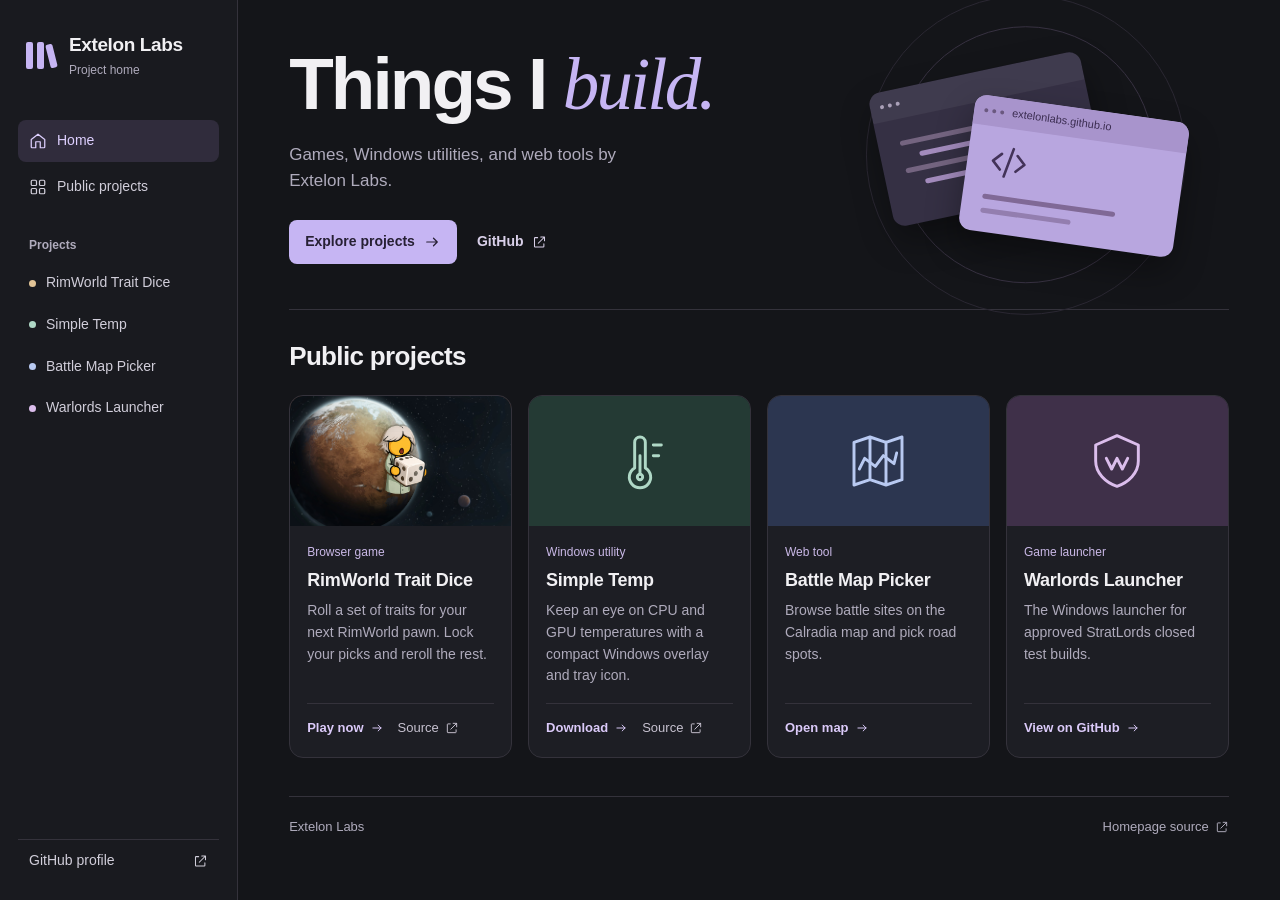
==== commit 1bdbe71f: "Showcase Extelon Labs public projects on the homepage" ====
--- a/index.html
+++ b/index.html
@@ -4,91 +4,93 @@
   <meta charset="utf-8">
   <meta name="viewport" content="width=device-width, initial-scale=1">
   <meta name="theme-color" content="#141519">
-  <meta name="description" content="Your own corner of the web. A personal library for websites, experiments, and little things you build.">
-  <title>Extelon Library — Your corner of the web</title>
+  <meta name="description" content="Public projects by Extelon Labs, including games, Windows utilities, and web tools.">
+  <title>Extelon Labs — Public Projects</title>
   <link rel="icon" href="library/favicon.svg" type="image/svg+xml">
   <link rel="stylesheet" href="library/styles.css">
   <script type="module" src="library/app.js"></script>
 </head>
 <body>
-  <svg class="icon-definitions" xmlns="http://www.w3.org/2000/svg" aria-hidden="true"><defs>
-    <symbol id="i-grid" viewBox="0 0 24 24"><rect x="3" y="3" width="7" height="7" rx="1.5"/><rect x="14" y="3" width="7" height="7" rx="1.5"/><rect x="3" y="14" width="7" height="7" rx="1.5"/><rect x="14" y="14" width="7" height="7" rx="1.5"/></symbol>
-    <symbol id="i-home" viewBox="0 0 24 24"><path d="m3 10 9-7 9 7v10a1 1 0 0 1-1 1h-5v-8H9v8H4a1 1 0 0 1-1-1Z"/></symbol>
-    <symbol id="i-star" viewBox="0 0 24 24"><path d="m12 3 2.8 5.7 6.2.9-4.5 4.4 1.1 6.2-5.6-3-5.6 3 1.1-6.2L3 9.6l6.2-.9Z"/></symbol>
-    <symbol id="i-clock" viewBox="0 0 24 24"><circle cx="12" cy="12" r="9"/><path d="M12 7v5l3 2"/></symbol>
-    <symbol id="i-plus" viewBox="0 0 24 24"><path d="M12 5v14M5 12h14"/></symbol>
-    <symbol id="i-search" viewBox="0 0 24 24"><circle cx="10.5" cy="10.5" r="6.5"/><path d="m16 16 5 5"/></symbol>
+  <svg class="icon-definitions" xmlns="http://www.w3.org/2000/svg" aria-hidden="true">
     <symbol id="i-arrow" viewBox="0 0 24 24"><path d="M5 12h14m-5-5 5 5-5 5"/></symbol>
     <symbol id="i-external" viewBox="0 0 24 24"><path d="M14 4h6v6m0-6L10 14m-1-9H5a1 1 0 0 0-1 1v13a1 1 0 0 0 1 1h13a1 1 0 0 0 1-1v-4"/></symbol>
     <symbol id="i-code" viewBox="0 0 24 24"><path d="m7 7-5 5 5 5m10-10 5 5-5 5m-3-14-4 18"/></symbol>
-    <symbol id="i-link" viewBox="0 0 24 24"><path d="m10 7 2-2a5 5 0 0 1 7 7l-2 2m-3 3-2 2a5 5 0 0 1-7-7l2-2m1 6 8-8"/></symbol>
-    <symbol id="i-upload" viewBox="0 0 24 24"><path d="M12 16V3m-5 5 5-5 5 5M4 15v5a1 1 0 0 0 1 1h14a1 1 0 0 0 1-1v-5"/></symbol>
-    <symbol id="i-download" viewBox="0 0 24 24"><path d="M12 3v13m-5-5 5 5 5-5M4 16v4a1 1 0 0 0 1 1h14a1 1 0 0 0 1-1v-4"/></symbol>
-    <symbol id="i-list" viewBox="0 0 24 24"><path d="M9 5h12M9 12h12M9 19h12M3 5h1M3 12h1M3 19h1"/></symbol>
-    <symbol id="i-close" viewBox="0 0 24 24"><path d="m6 6 12 12M6 18 18 6"/></symbol>
-    <symbol id="i-menu" viewBox="0 0 24 24"><path d="M4 6h16M4 12h16M4 18h16"/></symbol>
-    <symbol id="i-edit" viewBox="0 0 24 24"><path d="m15 4 5 5M4 20l1-6L16 3a2 2 0 0 1 3 0l2 2a2 2 0 0 1 0 3L10 19Z"/></symbol>
-    <symbol id="i-trash" viewBox="0 0 24 24"><path d="M3 6h18M9 6V3h6v3M5 6l1 15h12l1-15M10 10v7m4-7v7"/></symbol>
-    <symbol id="i-info" viewBox="0 0 24 24"><circle cx="12" cy="12" r="9"/><path d="M12 11v6m0-10v1"/></symbol>
-  </defs></svg>
-  <a class="skip-link" href="#main">Skip to library</a>
-  <button class="sidebar-scrim" id="sidebar-scrim" aria-label="Close navigation" hidden></button>
-  <aside class="sidebar" id="sidebar" aria-label="Library sidebar">
-    <a class="brand" href="#home" aria-label="Extelon Library home"><span class="brand-mark" aria-hidden="true"><i></i><i></i><i></i></span><span>extelon<span class="brand-sub">Your personal library</span></span></a>
-    <button class="primary sidebar-add" data-add><svg><use href="#i-plus"/></svg>Add project</button>
-    <nav class="primary-nav" aria-label="Library navigation">
-      <a href="#home" data-view="home" class="nav-item active" aria-current="page"><svg><use href="#i-home"/></svg>Home</a>
-      <a href="#all" data-view="all" class="nav-item"><svg><use href="#i-grid"/></svg>All projects<span id="all-count" class="nav-count">1</span></a>
-      <a href="#favorites" data-view="favorites" class="nav-item"><svg><use href="#i-star"/></svg>Favorites<span id="favorite-count" class="nav-count">0</span></a>
-      <a href="#recent" data-view="recent" class="nav-item"><svg><use href="#i-clock"/></svg>Recently opened</a>
+    <symbol id="i-home" viewBox="0 0 24 24"><path d="m3 10 9-7 9 7v10a1 1 0 0 1-1 1h-5v-8H9v8H4a1 1 0 0 1-1-1Z"/></symbol>
+    <symbol id="i-grid" viewBox="0 0 24 24"><rect x="3" y="3" width="7" height="7" rx="1.5"/><rect x="14" y="3" width="7" height="7" rx="1.5"/><rect x="3" y="14" width="7" height="7" rx="1.5"/><rect x="14" y="14" width="7" height="7" rx="1.5"/></symbol>
+    <symbol id="i-thermometer" viewBox="0 0 24 24"><path d="M10 14.6V5a2 2 0 0 1 4 0v9.6a4 4 0 1 1-4 0ZM12 10v7"/><circle cx="12" cy="18" r="1"/><path d="M17 6h3m-3 4h2"/></symbol>
+    <symbol id="i-shield" viewBox="0 0 24 24"><path d="M12 2.5 20 6v6c0 4.5-3.7 8-8 9.5C7.7 20 4 16.5 4 12V6Z"/><path d="m8 11 2 4 2-4 2 4 2-4"/></symbol>
+    <symbol id="i-map" viewBox="0 0 24 24"><path d="m3 5 6-2 6 2 6-2v16l-6 2-6-2-6 2Zm6-2v16m6-14v16"/><path d="m5 15 2-4 4 3 3-4 4 3 1-4"/></symbol>
+  </svg>
+  <a class="skip-link" href="#main">Skip to content</a>
+  <aside class="sidebar" aria-label="Site navigation">
+    <a class="brand" href="#home">
+      <span class="brand-mark" aria-hidden="true"><i></i><i></i><i></i></span>
+      <span>Extelon Labs<span class="brand-sub">Project home</span></span>
+    </a>
+    <nav class="site-nav" aria-label="Homepage">
+      <a href="#home"><svg aria-hidden="true"><use href="#i-home"/></svg>Home</a>
+      <a href="#projects"><svg aria-hidden="true"><use href="#i-grid"/></svg>Public projects</a>
     </nav>
-    <div class="sidebar-project-heading"><h2>My projects</h2><button class="icon-button" data-add aria-label="Add a project"><svg><use href="#i-plus"/></svg></button></div>
-    <nav id="sidebar-projects" class="project-nav" aria-label="My projects"></nav>
-    <div class="sidebar-bottom">
-      <div class="local-note"><span class="status-dot"></span><span>Your space. Your creations.<small>Personal additions stay in this browser.</small></span></div>
-      <button class="nav-item" id="manage-library"><svg><use href="#i-download"/></svg>Library backups</button>
-      <a class="profile" href="https://github.com/extelonlabs/extelonlabs.github.io" target="_blank" rel="noopener noreferrer"><span class="avatar">e</span><span>Extelon Labs<small>View repository</small></span><svg><use href="#i-external"/></svg></a>
-    </div>
+    <nav class="project-nav" aria-labelledby="sidebar-title">
+      <h2 id="sidebar-title">Projects</h2>
+      <ul id="project-links"></ul>
+    </nav>
+    <a class="sidebar-github" href="https://github.com/extelonlabs">
+      GitHub profile <svg aria-hidden="true"><use href="#i-external"/></svg>
+    </a>
   </aside>
-  <div class="workspace">
-    <header class="topbar">
-      <div class="breadcrumb"><button class="icon-button mobile-menu" id="mobile-menu" aria-label="Open navigation" aria-expanded="false" aria-controls="sidebar"><svg><use href="#i-menu"/></svg></button><span>Workspace</span><span class="breadcrumb-slash">/</span><strong id="breadcrumb-title">Home</strong></div>
-      <label class="search-field"><svg><use href="#i-search"/></svg><input id="search" type="search" placeholder="Search your projects…" aria-label="Search projects"><kbd>/</kbd></label>
-      <span class="topbar-avatar" aria-label="Extelon Labs">e</span>
+  <main id="main" tabindex="-1">
+    <header class="welcome" id="home">
+      <div class="welcome-copy">
+        <h1>Things I <em>build.</em></h1>
+        <p>Games, Windows utilities, and web tools by Extelon Labs.</p>
+        <div class="hero-actions">
+          <a class="primary" href="#projects">Explore projects <svg aria-hidden="true"><use href="#i-arrow"/></svg></a>
+          <a class="quiet-link" href="https://github.com/extelonlabs">GitHub <svg aria-hidden="true"><use href="#i-external"/></svg></a>
+        </div>
+      </div>
+      <div class="hero-art" aria-hidden="true">
+        <div class="art-orbit"></div>
+        <div class="art-orbit orbit-two"></div>
+        <div class="art-window window-back">
+          <div class="art-window-bar"><i></i><i></i><i></i></div>
+          <div class="art-code"><i></i><i></i><i></i><i></i></div>
+        </div>
+        <div class="art-window window-front">
+          <div class="art-window-bar"><i></i><i></i><i></i><span>extelonlabs.github.io</span></div>
+          <div class="art-page">
+            <svg><use href="#i-code"/></svg>
+            <div class="art-lines"><i></i><i></i></div>
+          </div>
+        </div>
+      </div>
     </header>
-    <main id="main" tabindex="-1">
-      <div id="storage-warning" class="notice" role="alert" hidden></div>
-      <section class="welcome" id="welcome">
-        <div class="welcome-copy"><h1>Your corner<br>of the <em>web.</em></h1><p>A little home for your websites, tools, and experiments.<br class="desktop-break"> Everything you build, one place to find it.</p><button class="primary" data-add><svg><use href="#i-plus"/></svg>Add a project</button><span class="welcome-hint">A link or an HTML file. That’s all.</span></div>
-        <div class="hero-art" aria-hidden="true"><div class="art-orbit orbit-one"></div><div class="art-orbit orbit-two"></div><div class="art-window window-back"><div class="art-window-bar"><span></span><span></span><span></span></div><div class="art-code"><i></i><i></i><i></i><i></i></div></div><div class="art-window window-front"><div class="art-window-bar"><span></span><span></span><span></span><b>your-next-idea.html</b></div><div class="art-page"><svg><use href="#i-code"/></svg><div class="art-lines"><i></i><i></i></div></div></div><div class="art-badge"><svg><use href="#i-plus"/></svg>Room for your next idea</div><svg class="art-spark spark-one" viewBox="0 0 24 24"><path d="m12 1 3 8 8 3-8 3-3 8-3-8-8-3 8-3Z"/></svg><svg class="art-spark spark-two" viewBox="0 0 24 24"><path d="m12 1 3 8 8 3-8 3-3 8-3-8-8-3 8-3Z"/></svg></div>
-      </section>
-      <section class="collection" aria-labelledby="collection-title">
-        <div class="section-heading"><div><h2 id="collection-title">Your projects <span id="result-count">1</span></h2><p id="collection-description">Good ideas deserve a place to live.</p></div><button class="subtle-button" data-add><svg><use href="#i-plus"/></svg>New project</button></div>
-        <div class="collection-toolbar"><div class="filter-tabs" role="group" aria-label="Filter project type"><button data-filter="all" class="selected" aria-pressed="true">All projects</button><button data-filter="html" aria-pressed="false">HTML files</button><button data-filter="link" aria-pressed="false">Web links</button></div><div class="view-controls"><label class="sort-label"><span class="sr-only">Sort projects</span><select id="sort"><option value="newest">Newest first</option><option value="name">Name A–Z</option><option value="recent">Last opened</option></select></label><div class="layout-toggle" role="group" aria-label="Project layout"><button class="icon-button selected" data-layout="grid" aria-label="Grid view" aria-pressed="true"><svg><use href="#i-grid"/></svg></button><button class="icon-button" data-layout="list" aria-label="List view" aria-pressed="false"><svg><use href="#i-list"/></svg></button></div></div></div>
-        <div id="project-grid" class="project-grid" aria-busy="true"><p class="loading">Opening your library…</p></div>
-        <div id="empty-state" class="empty-state" hidden><span class="empty-icon"><svg><use href="#i-search"/></svg></span><h3 id="empty-title">No projects found</h3><p id="empty-description">Try a different name or clear your filters.</p><button class="secondary" id="empty-action">Clear filters</button></div>
-      </section>
-      <section class="library-tip" id="library-tip"><span class="tip-icon"><svg><use href="#i-code"/></svg></span><div><h3>Made something? Give it a home.</h3><p>Save a website link or bring in a self-contained HTML file. No setup needed.</p></div><button class="text-button" id="how-it-works">How it works<svg><use href="#i-arrow"/></svg></button></section>
-      <footer class="page-footer"><span>Built for the things you build.</span><span><span class="status-dot"></span>Extelon Library</span></footer>
-    </main>
-  </div>
-  <dialog id="project-dialog" class="dialog" aria-labelledby="project-dialog-title">
-    <div class="dialog-heading"><div><h2 id="project-dialog-title">A new addition.</h2><p>Give your next project a place in the library.</p></div><button class="icon-button" data-close="project-dialog" aria-label="Close project form"><svg><use href="#i-close"/></svg></button></div>
-    <form id="project-form">
-      <div class="source-tabs" role="group" aria-label="Project source"><button type="button" data-source="link" class="selected" aria-pressed="true"><svg><use href="#i-link"/></svg>Website link</button><button type="button" data-source="html" aria-pressed="false"><svg><use href="#i-upload"/></svg>HTML file</button></div>
-      <div id="url-field" class="field"><label for="project-url">Website URL</label><input type="url" id="project-url" placeholder="https://your-website.com" maxlength="2048" required></div>
-      <div id="upload-field" class="field" hidden><label class="file-drop" id="file-drop" for="project-file"><svg><use href="#i-upload"/></svg><strong id="file-label">Choose an HTML file</strong><span>or drag it here · .html or .htm · up to 10 MB</span><input type="file" id="project-file" accept=".html,.htm,text/html"></label><p class="field-hint">Use a single file with its CSS and JavaScript included. Files stay in this browser and open in an isolated preview.</p></div>
-      <div class="field"><label for="project-title">Project name</label><input id="project-title" maxlength="100" placeholder="Something worth keeping" required></div>
-      <div class="field"><label for="project-description">Description <span>optional</span></label><textarea id="project-description" rows="2" maxlength="300" placeholder="A little about this project…"></textarea></div>
-      <div class="form-row"><div class="field"><label for="project-category">Category</label><select id="project-category"><option>Website</option><option>Tool</option><option>Game</option><option>Experiment</option><option>Portfolio</option></select></div><div class="field"><label for="project-color">Cover color</label><select id="project-color"><option value="violet">Violet</option><option value="green">Sage</option><option value="amber">Amber</option><option value="blue">Blue</option><option value="rose">Rose</option></select></div></div>
-      <p class="form-error" id="form-error" role="alert" hidden></p>
-      <div class="dialog-footer"><span><svg><use href="#i-info"/></svg>Saved in this browser</span><button type="submit" class="primary" id="save-project">Add to library<svg><use href="#i-arrow"/></svg></button></div>
-    </form>
-  </dialog>
-  <dialog id="library-dialog" class="dialog" aria-labelledby="library-dialog-title"><div class="dialog-heading"><div><h2 id="library-dialog-title">Make yourself at home.</h2><p>A small library, without the extra work.</p></div><button class="icon-button" data-close="library-dialog" aria-label="Close library information"><svg><use href="#i-close"/></svg></button></div><div class="help-items"><div><svg><use href="#i-link"/></svg><section><h3>Keep your favorite corners of the web</h3><p>Add a link to any website and open it in a new tab, right from your library.</p></section></div><div><svg><use href="#i-code"/></svg><section><h3>Bring your own HTML</h3><p>Upload a self-contained HTML file with embedded styles and scripts. It opens in an isolated preview. Browser storage, popups, and separate local assets aren’t available inside that preview.</p></section></div><div><svg><use href="#i-download"/></svg><section><h3>Your library lives in this browser</h3><p>Links, uploads, and favorites stay on this device. Download a backup before clearing browser data, or to move your library to another browser. Backups include your uploaded files.</p></section></div></div><div class="backup-actions"><button class="secondary" id="export-library"><svg><use href="#i-download"/></svg>Download backup</button><label class="secondary import-button" for="import-file"><svg><use href="#i-upload"/></svg>Restore backup<input type="file" id="import-file" accept=".json,application/json"></label></div><p class="field-hint">Restore adds missing projects and updates matching ones. Shared projects are managed in the repository’s <code>library/projects.js</code>.</p><p id="backup-status" role="status" class="field-hint"></p></dialog>
-  <dialog id="preview-dialog" class="preview-dialog" aria-labelledby="preview-title"><div class="preview-bar"><div><span class="file-type"><svg><use href="#i-code"/></svg></span><h2 id="preview-title">Project preview</h2><span class="preview-label">Isolated preview</span></div><div><button class="secondary" id="download-html"><svg><use href="#i-download"/></svg><span>Download HTML</span></button><button class="icon-button" data-close="preview-dialog" aria-label="Close project preview"><svg><use href="#i-close"/></svg></button></div></div><iframe id="project-preview" title="Uploaded HTML project" sandbox="allow-scripts allow-forms" referrerpolicy="no-referrer"></iframe></dialog>
-  <dialog id="delete-dialog" class="dialog small-dialog" aria-labelledby="delete-title"><div class="dialog-heading"><h2 id="delete-title">Remove this project?</h2><button class="icon-button" data-close="delete-dialog" aria-label="Cancel removal"><svg><use href="#i-close"/></svg></button></div><p id="delete-description">This removes the project from this browser’s library.</p><div class="confirm-actions"><button class="secondary" data-close="delete-dialog">Keep project</button><button class="danger" id="confirm-delete">Remove project</button></div></dialog>
-  <div id="toast" class="toast" role="status" hidden></div>
-  <noscript><div class="noscript">Enable JavaScript to use your library. You can still <a href="projects/rimworld/">open the RimWorld Trait Dice Game</a>.</div></noscript>
+    <section class="collection" id="projects" aria-labelledby="collection-title">
+      <h2 id="collection-title">Public projects</h2>
+      <div class="project-grid" id="project-grid"></div>
+      <noscript>
+        <p class="fallback">Browse the projects on <a href="https://github.com/extelonlabs?tab=repositories">GitHub</a>, or open <a href="dice/">RimWorld Trait Dice</a> or <a href="map-picker/">Battle Map Picker</a>.</p>
+      </noscript>
+    </section>
+    <footer class="page-footer">
+      <span>Extelon Labs</span>
+      <a href="https://github.com/extelonlabs/extelonlabs.github.io">Homepage source <svg aria-hidden="true"><use href="#i-external"/></svg></a>
+    </footer>
+  </main>
+
+  <template id="project-card-template">
+    <article class="project-card">
+      <div class="card-cover" aria-hidden="true"></div>
+      <div class="card-body">
+        <p class="card-category"></p>
+        <h3></h3>
+        <p class="card-description"></p>
+        <div class="card-actions">
+          <a class="project-action"><span></span> <svg aria-hidden="true"><use href="#i-arrow"/></svg></a>
+          <a class="repository-link">Source <svg aria-hidden="true"><use href="#i-external"/></svg></a>
+        </div>
+      </div>
+    </article>
+  </template>
 </body>
 </html>
--- a/library/styles.css
+++ b/library/styles.css
@@ -4,335 +4,203 @@
   --sidebar: #191a1f;
   --panel: #1d1e24;
   --raised: #26272f;
-  --line: #303138;
+  --line: #34323b;
   --text: #f1f0f3;
-  --muted: #a4a3af;
+  --muted: #afabbc;
   --accent: #c6b5f3;
   --accent-ink: #272034;
-  --green: #a6c3b0;
-  --radius: 14px;
+  --sidebar-width: 238px;
   font-family: "Segoe UI", -apple-system, BlinkMacSystemFont, sans-serif;
   font-synthesis: none;
 }
 * { box-sizing: border-box; }
-body { margin: 0; background: var(--bg); color: var(--text); font-size: 14px; line-height: 1.5; }
-button, input, textarea, select { font: inherit; }
-button, a, input, select, textarea { -webkit-tap-highlight-color: transparent; }
-button, a, label.import-button { touch-action: manipulation; }
-button { cursor: pointer; }
-button, a { color: inherit; }
-button { border: 0; }
-a { text-decoration: none; text-underline-offset: 4px; }
-svg { width: 19px; height: 19px; fill: none; stroke: currentColor; stroke-width: 1.65; stroke-linecap: round; stroke-linejoin: round; flex-shrink: 0; }
+body { margin: 0; background: var(--bg); color: var(--text); line-height: 1.55; }
+h1, h2, h3, p { margin: 0; }
+a { color: inherit; text-decoration: none; text-underline-offset: 4px; }
+a:focus-visible { outline: 2px solid var(--accent); outline-offset: 4px; }
+::selection { background: var(--accent); color: var(--accent-ink); }
+svg {
+  width: 18px;
+  height: 18px;
+  flex-shrink: 0;
+  fill: none;
+  stroke: currentColor;
+  stroke-width: 1.65;
+  stroke-linecap: round;
+  stroke-linejoin: round;
+}
 .icon-definitions { position: absolute; width: 0; height: 0; overflow: hidden; }
-h1, h2, h3, p { margin: 0; }
-button, a, input, textarea, select { outline-offset: 4px; }
-:focus-visible { outline: 2px solid var(--accent); }
-::selection { background: #c6b5f3; color: #19151f; }
-input, textarea { caret-color: var(--accent); }
-* { scrollbar-width: thin; scrollbar-color: #51505e transparent; }
-[hidden] { display: none !important; }
-.sr-only { position: absolute; width: 1px; height: 1px; padding: 0; overflow: hidden; clip: rect(0,0,0,0); white-space: nowrap; }
-.skip-link { position: fixed; top: -80px; left: 16px; z-index: 100; padding: 12px 20px; background: var(--accent); color: var(--accent-ink); border-radius: 8px; }
-.skip-link:focus { top: 12px; }
-.primary, .secondary, .subtle-button, .text-button, .danger { display: inline-flex; align-items: center; justify-content: center; gap: 9px; min-height: 42px; padding: 10px 17px; border-radius: 8px; font-weight: 600; transition: background .18s, color .18s; }
-.primary { background: var(--accent); color: var(--accent-ink); }
-.primary:hover { background: #d4c6f8; }
-.secondary, .subtle-button { background: var(--raised); color: var(--text); }
-.secondary:hover, .subtle-button:hover { background: #34353e; }
-.text-button { background: transparent; color: var(--accent); padding: 8px 0; }
-.text-button:hover { color: #e2d6ff; }
-.danger { background: #bb4b58; color: #fff; }
-.danger:hover { background: #bd4554; }
-button:disabled { opacity: .45; cursor: not-allowed; }
-.icon-button { width: 34px; height: 34px; display: inline-flex; align-items: center; justify-content: center; border-radius: 7px; background: transparent; color: var(--muted); flex-shrink: 0; }
-.icon-button:hover { background: var(--raised); color: var(--text); }
-.sidebar { position: fixed; inset: 0 auto 0 0; width: 244px; display: flex; flex-direction: column; background: var(--sidebar); border-right: 1px solid var(--line); padding: 31px 20px 17px; z-index: 20; }
-.brand { display: flex; align-items: center; gap: 12px; padding: 0 9px; margin-bottom: 35px; font-size: 26px; letter-spacing: -.8px; font-weight: 650; line-height: 1.1; }
-.brand-sub { display: block; color: var(--muted); font-size: 12px; letter-spacing: .1px; font-weight: 400; margin-top: 8px; }
-.brand-mark { width: 34px; height: 34px; display: flex; align-items: center; gap: 4px; }
-.brand-mark i { display: block; width: 7px; height: 28px; border-radius: 2px; background: var(--accent); }
-.brand-mark i:last-child { transform: rotate(-14deg); height: 24px; margin-left: 2px; }
-.sidebar-add { justify-content: flex-start; padding-left: 17px; width: 100%; margin-bottom: 27px; }
-.primary-nav { display: grid; gap: 5px; }
-.nav-item { display: flex; align-items: center; gap: 12px; min-height: 42px; padding: 10px 12px; border-radius: 7px; color: #b9b7c4; background: transparent; font-size: 13px; text-align: left; width: 100%; }
-.nav-item.active { background: #302c3c; color: #d5c5fc; }
-.nav-item:hover { background: #26262f; color: var(--text); }
-.nav-item.active:hover { background: #393346; }
-.nav-count { margin-left: auto; font-size: 12px; color: #cbc6d7; background: #34333e; padding: 0 6px; border-radius: 4px; font-variant-numeric: tabular-nums; }
-.sidebar-project-heading { display: flex; justify-content: space-between; align-items: center; margin: 27px 0 8px; padding-left: 12px; }
-.sidebar-project-heading h2 { font-size: 12px; letter-spacing: .055em; color: var(--muted); font-weight: 500; text-transform: uppercase; }
-.project-nav { flex: 1; overflow-y: auto; min-height: 60px; }
-.project-nav a, .project-nav button { display: flex; gap: 10px; width: 100%; align-items: center; text-align: left; padding: 9px 12px; background: transparent; font-size: 12px; border-radius: 7px; color: #c7c5cf; }
-.project-nav a:hover, .project-nav button:hover { background: var(--raised); }
-.project-nav .project-name { text-overflow: ellipsis; overflow: hidden; white-space: nowrap; }
-.project-dot { width: 7px; height: 7px; border-radius: 50%; background: var(--cover-ink, var(--accent)); flex-shrink: 0; }
-.sidebar-bottom { padding-top: 24px; }
-.local-note { display: flex; gap: 8px; align-items: flex-start; margin: 0 6px 21px; color: #ccc9d2; font-size: 12px; }
-.status-dot { display: inline-block; width: 5px; height: 5px; flex-shrink: 0; background: var(--green); border-radius: 50%; }
-.local-note .status-dot { margin-top: 6px; }
-.local-note small { display: block; font-size: 11px; color: var(--muted); margin-top: 5px; }
-.profile { display: flex; align-items: center; gap: 10px; padding: 19px 4px 0; border-top: 1px solid var(--line); margin-top: 13px; font-size: 12px; }
-.profile > svg { margin-left: auto; width: 15px; color: var(--muted); }
-.profile small { display: block; font-size: 11px; color: var(--muted); margin-top: 2px; }
-.avatar, .topbar-avatar { display: inline-flex; align-items: center; justify-content: center; width: 32px; height: 32px; border-radius: 50%; background: #343140; color: #ded3f4; font-family: Georgia, serif; font-size: 24px; flex-shrink: 0; }
-.workspace { margin-left: 244px; }
-.topbar { height: 78px; display: flex; align-items: center; gap: 23px; padding: 0 42px; border-bottom: 1px solid var(--line); }
-.breadcrumb { display: flex; align-items: center; gap: 15px; color: var(--muted); font-size: 12px; white-space: nowrap; }
-.breadcrumb strong { color: #e5e1ec; font-weight: 500; }
-.breadcrumb-slash { color: #66636f; }
-.search-field { display: flex; align-items: center; gap: 10px; margin-left: auto; width: 276px; color: #9c98a8; }
-.search-field input { background: transparent; border: none; width: 100%; min-width: 0; color: var(--text); font-size: 12px; padding: 8px 0; }
-input::placeholder, textarea::placeholder { color: #a6a1b2; opacity: 1; }
-.search-field kbd { background: #25252d; border: 1px solid #3b3944; border-radius: 4px; width: 22px; text-align: center; font-size: 11px; }
-.topbar-avatar { width: 29px; height: 29px; font-size: 22px; }
-.mobile-menu { display: none; }
-main { padding: 43px 42px 0; max-width: 1540px; margin: auto; }
-.welcome { position: relative; display: grid; grid-template-columns: 1.15fr 1fr; align-items: center; min-height: 308px; padding: 0 0 38px; margin-bottom: 34px; border-bottom: 1px solid var(--line); }
-.welcome h1 { font-size: clamp(40px, 3.7vw, 60px); line-height: 1.13; letter-spacing: -.035em; font-weight: 500; }
-.welcome h1 em { font-family: Georgia, "Times New Roman", serif; font-weight: 400; color: var(--accent); }
-.welcome-copy > p { margin-top: 19px; color: #aaa6b6; line-height: 1.85; font-size: 13px; max-width: 430px; }
-.welcome-copy > .primary { margin-top: 24px; font-size: 12px; }
-.welcome-hint { display: block; font-size: 11px; color: #a5a0b2; margin-top: 12px; }
-.hero-art { position: relative; min-height: 270px; max-width: 400px; width: 100%; justify-self: center; }
-.art-orbit { position: absolute; width: 265px; height: 265px; border: 1px solid #302c3a; border-radius: 50%; left: 50%; top: 48%; transform: translate(-50%, -50%); }
-.orbit-two { width: 340px; height: 340px; border-color: #24232b; }
-.art-window { position: absolute; border-radius: 12px; overflow: hidden; box-shadow: 0 17px 36px #0004; }
-.window-back { width: 215px; height: 158px; background: #353044; top: 23px; left: 35px; transform: rotate(-12deg); }
-.art-window-bar { height: 30px; display: flex; align-items: center; gap: 4px; padding: 0 12px; background: #ffffff08; }
-.art-window-bar > span { width: 4px; height: 4px; border-radius: 50%; background: #aaa0b8; }
-.art-window-bar b { font-size: 8px; font-weight: 400; color: #d1c3e4; margin-left: 14px; }
-.art-code { padding: 22px; display: grid; gap: 10px; }
-.art-code i { height: 6px; width: 70%; background: #62556f; border-radius: 4px; }
-.art-code i:nth-child(2) { width: 46%; background: #a38bbd; margin-left: 14px; }
-.art-code i:nth-child(3) { width: 62%; margin-left: 14px; }
-.art-code i:last-child { width: 35%; }
-.window-front { top: 80px; right: 10px; width: 232px; height: 164px; background: #b8a6df; transform: rotate(8deg); }
+.skip-link {
+  position: fixed;
+  z-index: 5;
+  top: 12px;
+  left: 12px;
+  transform: translateY(-160%);
+  padding: 10px 16px;
+  border-radius: 8px;
+  background: var(--accent);
+  color: var(--accent-ink);
+}
+.skip-link:focus { transform: translateY(0); }
+
+.sidebar {
+  position: fixed;
+  inset: 0 auto 0 0;
+  width: var(--sidebar-width);
+  display: flex;
+  flex-direction: column;
+  padding: 30px 18px 18px;
+  border-right: 1px solid var(--line);
+  background: var(--sidebar);
+  overflow-y: auto;
+}
+.brand {
+  display: flex;
+  align-items: center;
+  gap: 12px;
+  padding: 4px 8px;
+  margin-bottom: 39px;
+  font-size: 19px;
+  font-weight: 650;
+  line-height: 1.2;
+  letter-spacing: -.02em;
+}
+.brand-sub { display: block; margin-top: 6px; color: var(--muted); font-size: 12px; font-weight: 400; letter-spacing: 0; }
+.brand-mark { display: flex; gap: 4px; align-items: center; width: 31px; flex-shrink: 0; }
+.brand-mark i { width: 7px; height: 27px; border-radius: 2px; background: var(--accent); }
+.brand-mark i:last-child { height: 24px; transform: rotate(-14deg); }
+.site-nav { display: grid; gap: 4px; margin-bottom: 28px; }
+.site-nav a, .project-nav a, .sidebar-github {
+  display: flex;
+  align-items: center;
+  gap: 10px;
+  padding: 10px 11px;
+  border-radius: 8px;
+  color: #d1ceda;
+  font-size: 14px;
+}
+.site-nav a:hover, .project-nav a:hover, .sidebar-github:hover { background: var(--raised); color: var(--text); }
+.site-nav a:first-child { background: #302c3c; color: #ded0ff; }
+.project-nav { margin-bottom: 28px; }
+.project-nav h2 { margin: 0 11px 8px; color: var(--muted); font-size: 12px; font-weight: 600; }
+.project-nav ul { margin: 0; padding: 0; list-style: none; }
+.project-nav a::before { content: ""; width: 7px; height: 7px; flex: 0 0 auto; border-radius: 50%; background: var(--project-ink, var(--accent)); }
+.sidebar-github { justify-content: space-between; margin-top: auto; border-top: 1px solid var(--line); border-radius: 0 0 8px 8px; }
+.sidebar-github svg { width: 15px; }
+
+main {
+  width: calc(100% - var(--sidebar-width));
+  max-width: 1580px;
+  margin-left: var(--sidebar-width);
+  padding: 0 clamp(24px, 4vw, 68px);
+}
+.welcome {
+  display: grid;
+  grid-template-columns: minmax(0, 1.25fr) minmax(0, 1fr);
+  align-items: center;
+  gap: 25px;
+  min-height: 310px;
+  padding: 30px 0;
+  border-bottom: 1px solid var(--line);
+}
+.welcome h1 { font-size: clamp(48px, 5.7vw, 88px); line-height: 1.06; font-weight: 550; letter-spacing: -.04em; }
+.welcome h1 em { color: var(--accent); font-family: Georgia, "Times New Roman", serif; font-weight: 400; }
+.welcome p { max-width: 37ch; margin-top: 18px; color: var(--muted); font-size: 17px; }
+.hero-actions { display: flex; align-items: center; flex-wrap: wrap; gap: 20px; margin-top: 25px; }
+.primary, .quiet-link { display: inline-flex; gap: 8px; align-items: center; font-size: 14px; font-weight: 600; }
+.primary { padding: 10px 16px; min-height: 44px; border-radius: 8px; background: var(--accent); color: var(--accent-ink); }
+.primary:hover { background: #dbcef9; }
+.quiet-link { padding: 10px 0; color: #d9d0e9; }
+.quiet-link:hover, .repository-link:hover, .page-footer a:hover { text-decoration: underline; }
+.quiet-link svg { width: 15px; }
+
+.hero-art { position: relative; width: min(100%, 348px); height: 220px; justify-self: center; }
+.art-orbit { position: absolute; width: 74%; aspect-ratio: 1; border: 1px solid #373141; border-radius: 50%; left: 50%; top: 50%; transform: translate(-50%, -50%); }
+.orbit-two { width: 92%; border-color: #2a2732; }
+.art-window { position: absolute; width: 62%; height: 62%; border-radius: 12px; overflow: hidden; box-shadow: 0 16px 34px #0005; }
+.window-back { left: 8%; top: 12%; background: #353044; transform: rotate(-12deg); }
+.window-front { right: 5%; bottom: 9%; background: #b8a6df; transform: rotate(8deg); }
+.art-window-bar { height: 30px; display: flex; align-items: center; gap: 4px; padding: 0 10px; background: #ffffff0d; }
+.art-window-bar i { width: 4px; height: 4px; border-radius: 50%; background: #aaa0b8; }
 .window-front .art-window-bar { background: #a894cc; }
-.window-front .art-window-bar span { background: #6a587f; }
-.window-front .art-window-bar b { color: #3b2d51; }
-.art-page { padding: 18px 30px; }
-.art-page > svg { width: 48px; height: 40px; color: #433359; stroke-width: 1.3; }
-.art-lines { display: grid; gap: 7px; margin-top: 10px; }
-.art-lines i { display: block; width: 85%; height: 5px; background: #806996; border-radius: 4px; }
-.art-lines i:last-child { width: 60%; background: #9b86b4; }
-.art-badge { position: absolute; bottom: 0; left: 39px; display: flex; align-items: center; gap: 8px; padding: 10px 14px; border-radius: 9px; background: #24232b; color: #d4cadd; font-size: 11px; transform: rotate(-5deg); box-shadow: 0 8px 16px #0003; }
-.art-badge svg { width: 13px; color: var(--accent); }
-.art-spark { position: absolute; fill: var(--accent); stroke: none; }
-.spark-one { width: 24px; height: 24px; top: 20px; right: 31px; }
-.spark-two { width: 13px; height: 13px; top: 174px; left: 11px; fill: #a6c3b0; }
-.section-heading { display: flex; justify-content: space-between; gap: 20px; align-items: center; margin-bottom: 24px; }
-.section-heading h2 { font-size: 20px; letter-spacing: -.4px; font-weight: 550; }
-#result-count { display: inline-flex; align-items: center; justify-content: center; background: #2a2733; color: #cfc2e3; min-width: 23px; height: 22px; padding: 0 6px; font-size: 12px; vertical-align: middle; border-radius: 6px; margin-left: 6px; font-variant-numeric: tabular-nums; }
-.section-heading p { font-size: 12px; color: var(--muted); margin-top: 5px; }
-.subtle-button { min-height: 36px; font-size: 12px; padding: 8px 13px; }
-.subtle-button svg { width: 15px; }
-.collection-toolbar { display: flex; align-items: center; justify-content: space-between; gap: 10px; margin-bottom: 20px; }
-.filter-tabs { display: flex; gap: 5px; }
-.filter-tabs button { padding: 7px 12px; border-radius: 6px; background: transparent; color: #aaa5b5; font-size: 12px; }
-.filter-tabs button.selected { background: #302c3b; color: #d9c9f7; }
-.filter-tabs button:hover { background: #25242d; }
-.view-controls { display: flex; gap: 15px; align-items: center; }
-.sort-label select { border: none; background: transparent; color: #aaa5b5; font-size: 12px; padding: 6px 4px; }
-.sort-label option { background: var(--panel); }
-.layout-toggle { display: flex; gap: 2px; border-left: 1px solid var(--line); padding-left: 12px; }
-.layout-toggle .icon-button { width: 29px; height: 29px; }
-.layout-toggle svg { width: 15px; height: 15px; }
-.layout-toggle .selected { background: #302c3b; color: #d7c5f4; }
-.project-grid { display: grid; grid-template-columns: repeat(3, minmax(0, 1fr)); gap: 19px; }
-.project-card { min-width: 0; overflow: hidden; background: var(--panel); border: 1px solid #34323c; border-radius: var(--radius); transition: border-color .2s; }
-.project-card:hover { border-color: #6a5c7a; }
-.card-cover { position: relative; display: flex; justify-content: center; align-items: center; height: 171px; background: var(--cover, #322b43); overflow: hidden; }
-.card-cover > a, .card-cover > button { position: absolute; inset: 0; background: transparent; z-index: 1; }
-.card-cover > a:focus-visible, .card-cover > button:focus-visible { outline-offset: -5px; border-radius: 10px; }
-.cover-art { color: var(--cover-ink, #cdb8f2); display: flex; align-items: center; justify-content: center; width: 94px; height: 94px; border: 1px solid currentColor; border-radius: 22px; transform: rotate(-8deg); opacity: .7; }
-.cover-art svg { width: 43px; height: 43px; stroke-width: 1.1; transform: rotate(8deg); }
-.cover-name { position: absolute; left: 15px; bottom: 12px; color: var(--cover-ink, #cdb8f2); font-size: 11px; opacity: .85; max-width: calc(100% - 80px); overflow: hidden; white-space: nowrap; text-overflow: ellipsis; }
-.cover-rimworld { background: #684739 url('../images/mars-background.jpg') center 45% / cover; }
-.cover-rimworld::before { content: ''; position: absolute; inset: 0; background: #27192555; }
-.rimworld-pawn { height: 130px; max-width: 60%; object-fit: contain; position: relative; filter: drop-shadow(0 9px 10px #0006); }
-.card-cover .favorite-button { position: absolute; inset: 11px 11px auto auto; z-index: 2; width: 29px; height: 29px; background: #17151fd9; color: #d9d1e4; border-radius: 7px; }
-.favorite-button.is-favorite { color: #e5c375; }
-.favorite-button.is-favorite svg { fill: #e5c375; }
-.cover-badge { position: absolute; z-index: 2; left: 12px; top: 12px; background: #17151fd9; padding: 3px 7px; color: #e7ddec; font-size: 11px; border-radius: 4px; pointer-events: none; }
-.card-body { padding: 17px 17px 13px; }
-.card-title { display: flex; justify-content: space-between; align-items: center; gap: 12px; }
-.card-title h3 { font-size: 14px; font-weight: 550; overflow-wrap: anywhere; }
-.card-title a, .card-title button { text-align: left; padding: 0; background: none; }
-.card-title a:hover, .card-title button:hover { color: var(--accent); }
-.card-title > svg { width: 14px; color: var(--muted); }
-.card-description { margin-top: 8px; color: #aaa5b4; font-size: 12px; line-height: 1.65; min-height: 37px; display: -webkit-box; -webkit-line-clamp: 2; -webkit-box-orient: vertical; overflow: hidden; overflow-wrap: anywhere; }
-.card-meta { display: flex; align-items: center; gap: 8px; margin-top: 15px; padding-top: 12px; border-top: 1px solid var(--line); min-height: 30px; }
-.category-label { font-size: 11px; color: var(--cover-ink, #cdb8f2); }
-.project-location { font-size: 11px; color: #aaa5b4; margin-left: auto; }
-.card-actions { display: flex; gap: 2px; }
-.card-actions .icon-button { width: 27px; height: 27px; }
-.card-actions svg { width: 13px; height: 13px; }
-.add-card { display: flex; flex-direction: column; justify-content: center; align-items: center; gap: 10px; min-height: 310px; border: 1px dashed #44404f; border-radius: var(--radius); background: transparent; color: #c4bdd0; padding: 25px; }
-.add-card:hover { background: #211e2a; border-color: #9a87b7; }
-.add-card-icon { display: flex; justify-content: center; align-items: center; width: 44px; height: 44px; background: #2b2636; border-radius: 12px; color: #c2ace7; margin-bottom: 3px; }
-.add-card strong { font-size: 12px; font-weight: 500; }
-.add-card small { font-size: 11px; color: var(--muted); }
-.project-grid.list-layout { grid-template-columns: 1fr; gap: 10px; }
-.list-layout .project-card { display: flex; }
-.list-layout .card-cover { width: 150px; height: auto; min-height: 145px; flex-shrink: 0; }
-.list-layout .card-body { flex: 1; min-width: 0; }
-.list-layout .card-description { min-height: 0; }
-.list-layout .card-meta { margin-top: 10px; }
-.list-layout .add-card { min-height: 65px; flex-direction: row; }
-.list-layout .add-card-icon { width: 30px; height: 30px; margin: 0; }
-.list-layout .rimworld-pawn { height: 100px; }
-.library-tip { margin-top: 32px; padding: 23px 0; display: flex; gap: 15px; align-items: center; border-top: 1px solid var(--line); border-bottom: 1px solid var(--line); }
-.tip-icon { width: 39px; height: 39px; border-radius: 10px; background: #26232f; color: var(--accent); display: flex; align-items: center; justify-content: center; flex-shrink: 0; }
-.library-tip h3 { font-size: 12px; font-weight: 500; }
-.library-tip p { font-size: 12px; color: var(--muted); margin-top: 5px; }
-.library-tip .text-button { margin-left: auto; font-size: 12px; white-space: nowrap; }
-.library-tip .text-button svg { width: 15px; }
-.page-footer { display: flex; justify-content: space-between; gap: 15px; padding: 21px 0 25px; color: #a5a0af; font-size: 11px; }
-.page-footer > span:last-child { display: flex; align-items: center; gap: 7px; }
-.empty-state { text-align: center; padding: 50px 20px 60px; }
-.empty-icon { display: inline-flex; padding: 14px; border-radius: 50%; background: #292531; color: var(--accent); margin-bottom: 15px; }
-.empty-state h3 { font-size: 19px; font-weight: 500; }
-.empty-state p { color: var(--muted); margin: 10px 0 20px; }
-.loading { color: var(--muted); padding: 35px 0; }
-.notice, .noscript { padding: 16px; background: #493525; color: #f3d8b0; border-radius: 8px; margin-bottom: 20px; }
-.noscript { position: fixed; inset: auto 20px 20px; z-index: 40; }
-.noscript a { text-decoration: underline; }
-.dialog { width: min(540px, calc(100% - 32px)); max-height: calc(100dvh - 40px); margin: auto; padding: 28px; background: #202027; color: var(--text); border: 1px solid #494250; border-radius: 16px; box-shadow: 0 20px 80px #0006; overflow: auto; }
-dialog::backdrop { background: #08080cbb; }
-.dialog-heading { display: flex; justify-content: space-between; align-items: flex-start; gap: 16px; margin-bottom: 24px; }
-.dialog-heading h2 { font-size: 25px; font-weight: 500; letter-spacing: -.7px; }
-.dialog-heading p { margin-top: 7px; font-size: 12px; color: var(--muted); }
-.dialog-heading .icon-button { margin: -6px -8px 0 0; }
-.source-tabs { display: flex; gap: 6px; background: #17171d; border-radius: 9px; padding: 4px; margin-bottom: 24px; }
-.source-tabs button { width: 50%; display: flex; justify-content: center; align-items: center; gap: 9px; padding: 10px; border-radius: 6px; background: transparent; color: var(--muted); font-size: 12px; }
-.source-tabs button.selected { background: #393044; color: #dfcdf7; }
-.source-tabs svg { width: 16px; height: 16px; }
-.field { margin-bottom: 18px; }
-.field > label:not(.file-drop) { display: block; font-size: 12px; margin-bottom: 8px; }
-.field label > span { color: var(--muted); font-weight: 400; font-size: 12px; margin-left: 4px; }
-.field input:not([type=file]), .field textarea, .field select { display: block; width: 100%; background: #19191f; color: var(--text); border: 1px solid #49424f; border-radius: 7px; padding: 10px 12px; font-size: 12px; }
-.field textarea { resize: vertical; min-height: 70px; }
-.form-row { display: flex; gap: 18px; }
-.form-row .field { width: 50%; }
-.file-drop { position: relative; display: flex; flex-direction: column; align-items: center; gap: 10px; padding: 25px 15px; background: #292332; border: 1px dashed #8d76a9; border-radius: 10px; cursor: pointer; text-align: center; }
-.file-drop:hover, .file-drop.dragging { background: #393047; }
-.file-drop > svg { width: 25px; height: 25px; color: var(--accent); }
-.file-drop strong { font-size: 13px; font-weight: 500; overflow-wrap: anywhere; max-width: 100%; }
-.file-drop input, .import-button input { position: absolute; inset: 0; opacity: 0; width: 100%; height: 100%; cursor: pointer; }
-.file-drop:focus-within, .import-button:focus-within { outline: 2px solid var(--accent); outline-offset: 4px; }
-.field-hint { font-size: 12px; color: #b4acbd; line-height: 1.7; margin-top: 10px; }
-.form-error { color: #ffb3bc; background: #452731; padding: 12px; border-radius: 8px; font-size: 12px; margin-bottom: 15px; }
-.dialog-footer { display: flex; align-items: center; justify-content: space-between; gap: 12px; padding-top: 17px; border-top: 1px solid var(--line); }
-.dialog-footer > span { color: var(--muted); font-size: 11px; display: flex; align-items: center; gap: 6px; }
-.dialog-footer > span svg { width: 13px; }
-.dialog-footer .primary { font-size: 12px; }
-.help-items { display: grid; gap: 25px; margin-bottom: 28px; }
-.help-items > div { display: flex; gap: 15px; }
-.help-items > div > svg { color: var(--accent); margin-top: 3px; }
-.help-items h3 { font-size: 13px; font-weight: 500; }
-.help-items p { font-size: 12px; line-height: 1.75; color: #b4adbd; margin-top: 6px; }
-.backup-actions { display: flex; gap: 10px; flex-wrap: wrap; }
-.backup-actions .secondary { font-size: 12px; }
-.import-button { position: relative; cursor: pointer; }
-.preview-dialog { width: calc(100% - 40px); max-width: 1600px; height: calc(100dvh - 40px); max-height: none; background: var(--panel); color: var(--text); padding: 0; border: 1px solid #554762; border-radius: 12px; overflow: hidden; }
-.preview-dialog[open] { display: flex; flex-direction: column; }
-.preview-bar { min-height: 65px; padding: 12px 18px; display: flex; justify-content: space-between; align-items: center; gap: 16px; border-bottom: 1px solid var(--line); }
-.preview-bar > div { display: flex; align-items: center; gap: 14px; min-width: 0; }
-.preview-bar h2 { font-size: 14px; font-weight: 500; overflow: hidden; text-overflow: ellipsis; white-space: nowrap; }
-.preview-bar .secondary { font-size: 12px; min-height: 34px; padding: 6px 10px; white-space: nowrap; }
-.preview-label { color: var(--muted); font-size: 11px; white-space: nowrap; }
-.file-type { color: var(--accent); display: flex; }
-#project-preview { width: 100%; flex: 1; border: 0; background: white; }
-.small-dialog { max-width: 420px; }
-.small-dialog .dialog-heading h2 { font-size: 21px; }
-.small-dialog > p { color: var(--muted); overflow-wrap: anywhere; }
-.confirm-actions { display: flex; justify-content: flex-end; gap: 10px; margin-top: 25px; }
-.toast { position: fixed; bottom: 24px; left: calc(50% + 122px); transform: translateX(-50%); padding: 13px 22px; background: #d2c3e9; color: #272033; font-size: 12px; border-radius: 9px; box-shadow: 0 8px 30px #0005; z-index: 100; max-width: calc(100% - 40px); }
-.color-violet { --cover: #352c46; --cover-ink: #cfb9f3; }
-.color-green { --cover: #253c36; --cover-ink: #b3d3bb; }
-.color-amber { --cover: #493b2a; --cover-ink: #dfc599; }
-.color-blue { --cover: #26394a; --cover-ink: #a8cce9; }
-.color-rose { --cover: #472f3e; --cover-ink: #e3b6cb; }
-@media (prefers-reduced-motion: no-preference) {
-  .hero-art { animation: arrive .75s cubic-bezier(.16,1,.3,1) both; }
-  @keyframes arrive { from { transform: translateY(8px); filter: blur(2px); } to { transform: translateY(0); filter: blur(0); } }
-}
-@media (min-width: 1600px) { .project-grid { grid-template-columns: repeat(4, minmax(0, 1fr)); } }
-@media (max-width: 1150px) {
-  .sidebar { width: 220px; padding-right: 15px; padding-left: 15px; }
-  .workspace { margin-left: 220px; }
-  .topbar { padding: 0 28px; }
-  main { padding: 32px 28px 0; }
-  .welcome h1 { font-size: 45px; }
-  .hero-art { transform: scale(.85); transform-origin: center right; }
-  .project-grid { grid-template-columns: repeat(2, minmax(0,1fr)); }
-  .welcome-hint { font-size: 11px; }
-  .toast { left: calc(50% + 110px); }
-  .local-note { font-size: 11px; }
-  .local-note small { font-size: 11px; }
-  .library-tip { flex-wrap: wrap; }
-  .library-tip .text-button { margin-left: 54px; margin-top: -10px; }
-}
-@media (max-width: 850px) {
-  .sidebar { width: 244px; transform: translateX(-100%); visibility: hidden; }
-  .sidebar.open { transform: translateX(0); visibility: visible; }
-  .sidebar-scrim { position: fixed; inset: 0; z-index: 19; background: #07070baa; }
-  .workspace { margin-left: 0; }
-  .mobile-menu { display: inline-flex; }
-  .topbar { height: 65px; gap: 15px; }
-  .breadcrumb { gap: 9px; }
-  .breadcrumb > span:not(.breadcrumb-slash) { display: none; }
-  .breadcrumb-slash { display: none; }
-  .search-field { width: 250px; }
-  .toast { left: 50%; }
-}
-@media (max-width: 570px) {
-  main { padding: 26px 20px 0; }
-  .topbar { padding: 0 14px; gap: 13px; }
-  .topbar-avatar { display: none; }
-  .search-field { width: 180px; }
-  .search-field input { font-size: 12px; }
-  .search-field kbd { display: none; }
-  .welcome { grid-template-columns: 1fr; min-height: 0; padding-bottom: 28px; margin-bottom: 26px; }
-  .welcome h1 { font-size: 43px; }
-  .welcome-copy > p { font-size: 12px; max-width: 310px; }
-  .welcome-hint { display: inline-block; margin-left: 11px; max-width: 104px; vertical-align: middle; line-height: 1.7; }
+.window-front .art-window-bar i { background: #6a587f; }
+.art-window-bar span { margin-left: 4px; color: #3b2d51; font-size: 11px; white-space: nowrap; }
+.art-code, .art-lines { display: grid; gap: 9px; }
+.art-code { padding: 22px; }
+.art-code i, .art-lines i { height: 5px; width: 76%; background: #746480; border-radius: 4px; }
+.art-code i:nth-child(even) { width: 52%; margin-left: 10%; background: #a38bbd; }
+.art-page { padding: 15px 20px; color: #433359; }
+.art-page > svg { width: 43px; height: 38px; }
+.art-lines { margin-top: 7px; }
+.art-lines i:first-child { background: #806996; }
+.art-lines i:last-child { width: 52%; background: #937eaf; }
+
+.collection { padding: 26px 0 38px; scroll-margin-top: 16px; }
+.collection > h2 { margin-bottom: 19px; font-size: 26px; font-weight: 600; letter-spacing: -.025em; }
+.project-grid { display: grid; grid-template-columns: repeat(4, minmax(0, 1fr)); gap: 16px; }
+.project-card {
+  display: flex;
+  min-width: 0;
+  flex-direction: column;
+  border: 1px solid var(--line);
+  border-radius: 14px;
+  background: var(--panel);
+  overflow: hidden;
+  scroll-margin-top: 18px;
+}
+.project-card:target, .project-card:focus-within { border-color: #8f7bb7; }
+.card-cover { position: relative; display: grid; place-items: center; height: 130px; background: var(--cover, #352b48); color: var(--project-ink, var(--accent)); overflow: hidden; }
+.card-cover > svg { width: 64px; height: 64px; stroke-width: 1.1; }
+.cover-rimworld { background: #684739 url('../images/mars-background.jpg') center 44% / cover; }
+.cover-rimworld img { width: 116px; height: 116px; object-fit: contain; filter: drop-shadow(0 6px 10px #0007); }
+.cover-temperature, .project-dot-temperature { --cover: #243a34; --project-ink: #afd8c6; }
+.cover-map, .project-dot-map { --cover: #2c3650; --project-ink: #b8c9f1; }
+.cover-launcher, .project-dot-launcher { --cover: #3f3049; --project-ink: #dbbdec; }
+.project-dot-rimworld { --project-ink: #e1c396; }
+.card-body { display: flex; flex: 1; flex-direction: column; padding: 17px; }
+.card-category { margin-bottom: 7px; color: #cab9e7; font-size: 12px; }
+.card-body h3 { font-size: 18px; font-weight: 650; line-height: 1.25; letter-spacing: -.015em; overflow-wrap: anywhere; }
+.card-description { flex: 1; margin: 9px 0 16px; color: var(--muted); font-size: 14px; }
+.card-actions { display: flex; gap: 10px 14px; align-items: center; flex-wrap: wrap; border-top: 1px solid var(--line); padding-top: 12px; }
+.card-actions a, .page-footer a { display: inline-flex; gap: 6px; align-items: center; min-height: 24px; font-size: 13px; }
+.card-actions svg, .page-footer svg { width: 14px; height: 14px; }
+.project-action { color: #dbcaf9; font-weight: 650; }
+.project-action:hover { color: #f3eaff; text-decoration: underline; }
+.repository-link { color: #c7c2d0; }
+.fallback { color: var(--muted); }
+.fallback a { text-decoration: underline; }
+.page-footer { display: flex; justify-content: space-between; align-items: center; gap: 15px; padding: 18px 0 28px; border-top: 1px solid var(--line); color: var(--muted); font-size: 13px; }
+
+@media (max-width: 1100px) {
+  .project-grid { grid-template-columns: repeat(2, minmax(0, 1fr)); }
+}
+@media (max-width: 820px) {
+  .sidebar {
+    position: static;
+    width: 100%;
+    display: grid;
+    grid-template-columns: minmax(0, 1fr) auto;
+    align-items: center;
+    gap: 12px;
+    padding: 14px 22px;
+    border-right: 0;
+    border-bottom: 1px solid var(--line);
+  }
+  .brand { padding: 0; margin-bottom: 0; }
+  .site-nav, .project-nav h2 { display: none; }
+  .sidebar-github { grid-area: 1 / 2; margin: 0; padding: 8px 0; border: 0; }
+  .project-nav { grid-column: 1 / -1; margin: 0; }
+  .project-nav ul { display: flex; gap: 4px 12px; flex-wrap: wrap; }
+  .project-nav a { padding: 5px 0; font-size: 13px; }
+  main { width: 100%; margin: 0; padding: 0 22px; }
+  .welcome { min-height: 294px; }
+}
+@media (max-width: 520px) {
+  .brand { font-size: 17px; }
+  .sidebar-github { font-size: 13px; }
+  .welcome { grid-template-columns: 1fr; min-height: auto; padding: 39px 0 32px; }
+  .welcome p { font-size: 16px; }
   .hero-art { display: none; }
-  .desktop-break { display: none; }
-  .section-heading { gap: 10px; }
-  .section-heading h2 { font-size: 19px; }
-  .section-heading p { font-size: 12px; }
-  .subtle-button { font-size: 11px; gap: 5px; padding: 8px; }
-  .collection-toolbar { flex-wrap: wrap; gap: 16px; }
-  .filter-tabs { gap: 3px; }
-  .filter-tabs button { padding: 7px 10px; }
-  .view-controls { width: 100%; justify-content: space-between; }
   .project-grid { grid-template-columns: 1fr; }
-  .card-cover { height: 193px; }
-  .card-title h3 { font-size: 15px; }
-  .card-description { font-size: 12px; min-height: 0; }
-  .add-card { min-height: 160px; }
-  .library-tip { padding: 23px 0; gap: 12px; align-items: flex-start; }
-  .library-tip > div { flex: 1; }
-  .library-tip p { line-height: 1.7; }
-  .library-tip .text-button { margin: 0 0 0 51px; }
-  .page-footer { font-size: 11px; }
-  .dialog { padding: 22px; }
-  .dialog-heading h2 { font-size: 23px; }
-  .dialog-footer { flex-wrap: wrap; }
-  .dialog-footer > span { width: 100%; }
-  .dialog-footer .primary { width: 100%; }
-  .preview-dialog { width: calc(100% - 12px); height: calc(100dvh - 12px); }
-  .preview-label, .preview-bar .secondary span, .file-type { display: none; }
-  .preview-bar { padding: 10px; }
-  .preview-bar > div { gap: 8px; }
-  .list-layout .card-cover { width: 78px; }
-  .list-layout .card-cover .favorite-button { inset: 8px 8px auto auto; }
-  .list-layout .cover-badge, .list-layout .cover-name { display: none; }
-  .list-layout .cover-art { width: 50px; height: 50px; border-radius: 12px; }
-  .list-layout .cover-art svg { width: 26px; }
-  .list-layout .card-body { padding: 12px; }
-  .list-layout .project-location { display: none; }
-  .list-layout .add-card { flex-wrap: wrap; padding: 15px; gap: 8px; }
-}
+  .card-cover { height: 145px; }
+}
